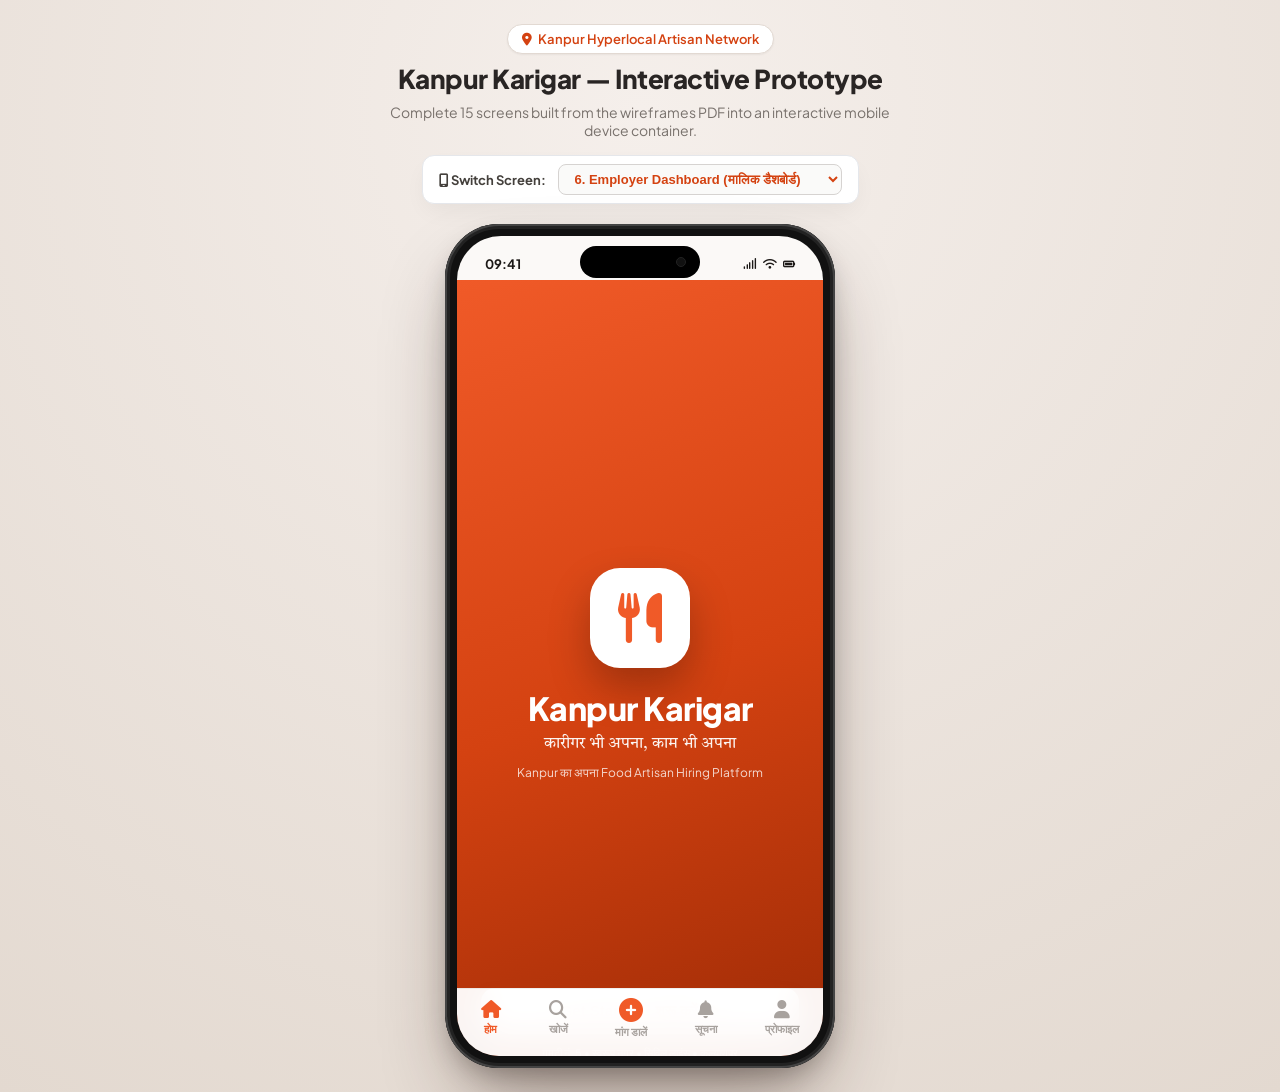
==== index.html @ 4f22f1d9 "Initial commit: Complete 15-screen interactive Kanpur Karigar web prototype" ====
<!DOCTYPE html>
<html lang="hi">
<head>
<meta charset="UTF-8">
<meta name="viewport" content="width=device-width, initial-scale=1.0">
<title>Kanpur Karigar — कानपुर का अपना Hiring Platform</title>
<link rel="preconnect" href="https://fonts.googleapis.com">
<link rel="preconnect" href="https://fonts.gstatic.com" crossorigin>
<link href="https://fonts.googleapis.com/css2?family=Plus+Jakarta+Sans:wght@400;500;600;700;800&family=Tiro+Devanagari+Hindi:ital@0;1&display=swap" rel="stylesheet">
<link rel="stylesheet" href="https://cdnjs.cloudflare.com/ajax/libs/font-awesome/6.5.1/css/all.min.css">
<style>
  :root {
    --primary: #F05A28;
    --primary-dark: #D44211;
    --primary-light: #FFF0EB;
    --secondary: #FF9900;
    --accent-green: #16A34A;
    --accent-green-light: #DCFCE7;
    --bg-phone: #FBF9F7;
    --card-white: #FFFFFF;
    --text-primary: #1C1917;
    --text-secondary: #78716C;
    --border-light: #E7E5E4;
    --shadow-sm: 0 1px 2px rgba(0,0,0,0.05);
  }

  * { box-sizing: border-box; margin: 0; padding: 0; -webkit-tap-highlight-color: transparent; }
  
  body {
    font-family: 'Plus Jakarta Sans', sans-serif;
    background: radial-gradient(circle at 50% 10%, #F5EFEB 0%, #E3D9D0 100%);
    min-height: 100vh;
    display: flex;
    flex-direction: column;
    align-items: center;
    justify-content: center;
    padding: 24px 16px;
    color: var(--text-primary);
  }

  .web-header {
    margin-bottom: 16px;
    text-align: center;
    display: flex;
    flex-direction: column;
    align-items: center;
    gap: 8px;
  }
  .web-header .badge {
    background: #FFF;
    border: 1px solid #E2D9D2;
    padding: 6px 14px;
    border-radius: 999px;
    font-size: 13px;
    font-weight: 600;
    color: var(--primary-dark);
    display: inline-flex;
    align-items: center;
    gap: 6px;
    box-shadow: var(--shadow-sm);
  }
  .web-header h1 {
    font-size: 26px;
    font-weight: 800;
    letter-spacing: -0.5px;
    color: #292524;
  }
  .web-header p {
    font-size: 14px;
    color: #78716C;
    max-width: 520px;
  }

  .screen-selector-bar {
    background: #FFFFFF;
    border: 1px solid #E5E7EB;
    border-radius: 12px;
    padding: 8px 16px;
    display: flex;
    align-items: center;
    gap: 12px;
    margin-bottom: 20px;
    box-shadow: 0 10px 25px -5px rgba(0,0,0,0.06);
    flex-wrap: wrap;
    justify-content: center;
  }
  .screen-selector-bar span {
    font-size: 13px;
    font-weight: 700;
    color: #44403C;
  }
  .screen-select {
    padding: 6px 12px;
    border-radius: 8px;
    border: 1px solid #D6D3D1;
    font-size: 13px;
    font-weight: 600;
    background: #FAFAF9;
    color: var(--primary-dark);
    cursor: pointer;
    outline: none;
  }

  .device-wrapper {
    position: relative;
    width: 390px;
    height: 844px;
    border-radius: 54px;
    background: #111;
    padding: 12px;
    box-shadow: 
      0 40px 80px -20px rgba(45, 20, 10, 0.45),
      0 12px 28px -8px rgba(0, 0, 0, 0.3),
      inset 0 0 0 2px #444,
      inset 0 0 0 5px #222;
  }

  .notch {
    position: absolute;
    top: 22px;
    left: 50%;
    transform: translateX(-50%);
    width: 120px;
    height: 32px;
    background: #000;
    border-radius: 20px;
    z-index: 100;
    display: flex;
    align-items: center;
    justify-content: flex-end;
    padding-right: 14px;
  }
  .notch .lens {
    width: 10px;
    height: 10px;
    border-radius: 50%;
    background: #111;
    border: 1px solid #222;
  }

  .screen-viewport {
    position: relative;
    width: 100%;
    height: 100%;
    background: var(--bg-phone);
    border-radius: 44px;
    overflow-y: auto;
    overflow-x: hidden;
    scrollbar-width: none;
  }
  .screen-viewport::-webkit-scrollbar { display: none; }

  .status-bar {
    position: sticky;
    top: 0;
    width: 100%;
    height: 44px;
    padding: 12px 28px 0 28px;
    display: flex;
    justify-content: space-between;
    align-items: center;
    font-size: 13px;
    font-weight: 700;
    color: #1C1917;
    z-index: 90;
    background: transparent;
  }
  .status-icons { display: flex; gap: 6px; font-size: 11px; }

  .app-screen {
    display: none;
    min-height: 100%;
    padding: 12px 18px 90px 18px;
    animation: fadeIn 0.2s ease-out;
  }
  .app-screen.active { display: block; }

  @keyframes fadeIn {
    from { opacity: 0; transform: translateY(4px); }
    to { opacity: 1; transform: translateY(0); }
  }

  .bottom-nav {
    position: absolute;
    bottom: 12px;
    left: 12px;
    right: 12px;
    height: 68px;
    background: rgba(255, 255, 255, 0.95);
    backdrop-filter: blur(16px);
    border-top: 1px solid rgba(0,0,0,0.06);
    border-radius: 0 0 42px 42px;
    display: flex;
    justify-content: space-around;
    align-items: center;
    padding-bottom: 8px;
    z-index: 80;
  }
  .nav-item {
    display: flex;
    flex-direction: column;
    align-items: center;
    gap: 3px;
    color: #A8A29E;
    font-size: 11px;
    font-weight: 600;
    cursor: pointer;
  }
  .nav-item.active { color: var(--primary); }
  .nav-item i { font-size: 18px; }

  .btn-primary {
    background: linear-gradient(135deg, var(--primary) 0%, var(--primary-dark) 100%);
    color: #FFF;
    border: none;
    border-radius: 14px;
    padding: 14px 20px;
    font-size: 15px;
    font-weight: 700;
    width: 100%;
    display: flex;
    align-items: center;
    justify-content: center;
    gap: 8px;
    cursor: pointer;
    box-shadow: 0 8px 18px -4px rgba(240, 90, 40, 0.35);
  }
  .btn-primary:active { transform: scale(0.98); }

  .btn-whatsapp {
    background: #25D366;
    color: #FFF;
    border: none;
    border-radius: 14px;
    padding: 13px 18px;
    font-size: 14px;
    font-weight: 700;
    width: 100%;
    display: flex;
    align-items: center;
    justify-content: center;
    gap: 8px;
    cursor: pointer;
    box-shadow: 0 6px 16px -3px rgba(37, 211, 102, 0.3);
  }

  .card {
    background: var(--card-white);
    border: 1px solid var(--border-light);
    border-radius: 18px;
    padding: 16px;
    margin-bottom: 12px;
    box-shadow: var(--shadow-sm);
  }

  .tag {
    display: inline-flex;
    align-items: center;
    gap: 4px;
    font-size: 11px;
    font-weight: 600;
    padding: 4px 10px;
    border-radius: 999px;
    background: #F5F5F4;
    color: #57534E;
  }
  .tag.primary { background: var(--primary-light); color: var(--primary-dark); }
  .tag.green { background: var(--accent-green-light); color: var(--accent-green); }

  #screen-splash {
    background: linear-gradient(160deg, #F05A28 0%, #D44211 50%, #992905 100%);
    color: #FFF;
    display: flex;
    flex-direction: column;
    justify-content: space-between;
    align-items: center;
    text-align: center;
    padding: 80px 24px 40px 24px;
  }
  .splash-logo {
    width: 100px;
    height: 100px;
    border-radius: 30px;
    background: #FFF;
    display: flex;
    align-items: center;
    justify-content: center;
    box-shadow: 0 20px 40px rgba(0,0,0,0.25);
    margin: 0 auto 20px auto;
  }
  .splash-logo i { font-size: 50px; color: var(--primary); }
  .splash-title { font-size: 32px; font-weight: 800; letter-spacing: -0.5px; }
  .splash-sub { font-size: 16px; opacity: 0.95; margin-top: 6px; font-family: 'Tiro Devanagari Hindi', serif; }

  .phone-input-wrap {
    display: flex;
    align-items: center;
    background: #F5F5F4;
    border: 1px solid #E7E5E4;
    border-radius: 14px;
    padding: 12px 14px;
    margin: 16px 0;
  }
  .phone-input-wrap span { font-weight: 700; color: #44403C; padding-right: 10px; border-right: 1px solid #D6D3D1; margin-right: 10px; }
  .phone-input-wrap input { border: none; background: transparent; font-size: 16px; font-weight: 600; width: 100%; outline: none; }

  .otp-boxes {
    display: flex;
    justify-content: space-between;
    gap: 10px;
    margin: 16px 0;
  }
  .otp-box {
    width: 54px;
    height: 56px;
    border-radius: 14px;
    border: 2px solid #E7E5E4;
    background: #FFF;
    text-align: center;
    font-size: 20px;
    font-weight: 800;
    color: var(--primary);
    display: flex;
    align-items: center;
    justify-content: center;
  }
  .otp-box.filled { border-color: var(--primary); background: var(--primary-light); }

  .stat-grid {
    display: grid;
    grid-template-columns: 1fr 1fr;
    gap: 10px;
    margin-bottom: 16px;
  }
  .stat-card {
    background: #FFF;
    border: 1px solid var(--border-light);
    border-radius: 16px;
    padding: 14px;
  }
  .stat-num { font-size: 26px; font-weight: 800; color: var(--primary-dark); }
  .stat-label { font-size: 12px; font-weight: 600; color: var(--text-secondary); margin-top: 2px; }

  .sos-banner {
    background: linear-gradient(135deg, #FFF1EC 0%, #FFE4DA 100%);
    border: 1px solid #FFD3C2;
    border-radius: 18px;
    padding: 16px;
    margin-bottom: 16px;
  }

  .search-bar {
    display: flex;
    align-items: center;
    background: #FFF;
    border: 1px solid var(--border-light);
    border-radius: 14px;
    padding: 10px 14px;
    gap: 10px;
    margin-bottom: 12px;
    box-shadow: var(--shadow-sm);
  }
  .search-bar input { border: none; outline: none; width: 100%; font-size: 14px; }
  .category-scroll {
    display: flex;
    gap: 8px;
    overflow-x: auto;
    padding-bottom: 8px;
    margin-bottom: 12px;
    scrollbar-width: none;
  }
  .cat-pill {
    white-space: nowrap;
    padding: 8px 14px;
    border-radius: 999px;
    font-size: 13px;
    font-weight: 600;
    background: #FFF;
    border: 1px solid var(--border-light);
    cursor: pointer;
  }
  .cat-pill.active {
    background: var(--primary);
    color: #FFF;
    border-color: var(--primary);
  }

  .karigar-card {
    background: #FFF;
    border: 1px solid var(--border-light);
    border-radius: 18px;
    padding: 16px;
    margin-bottom: 12px;
    box-shadow: var(--shadow-sm);
  }
  .karigar-header { display: flex; gap: 12px; align-items: center; margin-bottom: 10px; }
  .karigar-avatar {
    width: 52px;
    height: 52px;
    border-radius: 16px;
    background: #FFE5D9;
    color: var(--primary);
    display: flex;
    align-items: center;
    justify-content: center;
    font-size: 22px;
    font-weight: 700;
  }
</style>
</head>
<body>

  <div class="web-header">
    <div class="badge"><i class="fa-solid fa-location-dot"></i> Kanpur Hyperlocal Artisan Network</div>
    <h1>Kanpur Karigar — Interactive Prototype</h1>
    <p>Complete 15 screens built from the wireframes PDF into an interactive mobile device container.</p>
  </div>

  <div class="screen-selector-bar">
    <span><i class="fa-solid fa-mobile-screen"></i> Switch Screen:</span>
    <select id="screenSelect" class="screen-select" onchange="goToScreen(this.value)">
      <option value="screen-splash">1. Splash Screen (आगमन)</option>
      <option value="screen-lang">2. Language Selection (भाषा चुनें)</option>
      <option value="screen-login">3. Login & OTP (लॉगिन)</option>
      <option value="screen-role">4. Role Switcher (भूमिका)</option>
      <option value="screen-employer-reg">5. Employer Registration (मालिक पंजीयन)</option>
      <option value="screen-dashboard" selected>6. Employer Dashboard (मालिक डैशबोर्ड)</option>
      <option value="screen-post-job">7. Post Requirement (मांग डालें)</option>
      <option value="screen-search">8. Search Karigars (कारीगर खोजें)</option>
      <option value="screen-karigar-profile">9. Karigar Detail Profile (कारीगर विवरण)</option>
      <option value="screen-karigar-reg">10. Karigar Registration (कारीगर पंजीयन)</option>
      <option value="screen-karigar-feed">11. Karigar Job Feed (काम की खोज)</option>
      <option value="screen-notifications">12. Notifications (सूचनाएं)</option>
      <option value="screen-whatsapp-chat">13. WhatsApp Broadcast (व्हाट्सएप मित्र)</option>
      <option value="screen-my-profile">14. My Profile & Settings (मेरी प्रोफाइल)</option>
      <option value="screen-admin-panel">15. Admin Operations Portal (व्यवस्थापक)</option>
    </select>
  </div>

  <div class="device-wrapper">
    <div class="notch"><div class="lens"></div></div>

    <div class="screen-viewport">
      <div class="status-bar">
        <span>09:41</span>
        <div class="status-icons">
          <i class="fa-solid fa-signal"></i>
          <i class="fa-solid fa-wifi"></i>
          <i class="fa-solid fa-battery-full"></i>
        </div>
      </div>

      <!-- 1. SPLASH -->
      <div id="screen-splash" class="app-screen">
        <div></div>
        <div>
          <div class="splash-logo"><i class="fa-solid fa-utensils"></i></div>
          <div class="splash-title">Kanpur Karigar</div>
          <div class="splash-sub">कारीगर भी अपना, काम भी अपना</div>
          <p style="font-size:12px;opacity:0.8;margin-top:10px;">Kanpur का अपना Food Artisan Hiring Platform</p>
        </div>
        <div style="width:100%;">
          <button class="btn-primary" style="background:#FFF;color:var(--primary);" onclick="goToScreen('screen-lang')">
            Get Started • शुरू करें <i class="fa-solid fa-arrow-right"></i>
          </button>
          <p style="font-size:11px;opacity:0.75;margin-top:12px;">गुमटी नं. 5 • स्वरूप नगर • सिविल लाइंस • कल्याणपुर</p>
        </div>
      </div>

      <!-- 2. LANGUAGE -->
      <div id="screen-lang" class="app-screen">
        <h2 style="font-size:22px;font-weight:800;margin:16px 0 6px 0;">अपनी भाषा चुनें</h2>
        <p style="font-size:13px;color:var(--text-secondary);margin-bottom:24px;">Choose your preferred language</p>
        <div class="card" style="border:2px solid var(--primary);background:var(--primary-light);cursor:pointer;" onclick="selectLang(this)">
          <div style="display:flex;justify-content:space-between;align-items:center;">
            <div>
              <div style="font-size:17px;font-weight:700;color:var(--primary-dark);">हिन्दी (अनुशंसित)</div>
              <div style="font-size:12px;color:var(--text-secondary);margin-top:2px;">आसानी से बोलकर या पढ़कर समझें</div>
            </div>
            <i class="fa-solid fa-circle-check" style="color:var(--primary);font-size:20px;"></i>
          </div>
        </div>
        <div class="card" style="cursor:pointer;" onclick="selectLang(this)">
          <div style="display:flex;justify-content:space-between;align-items:center;">
            <div>
              <div style="font-size:17px;font-weight:700;">English</div>
              <div style="font-size:12px;color:var(--text-secondary);margin-top:2px;">Browse in professional English</div>
            </div>
            <i class="fa-regular fa-circle" style="color:#D6D3D1;font-size:20px;"></i>
          </div>
        </div>
        <div style="margin-top:140px;">
          <button class="btn-primary" onclick="goToScreen('screen-login')">
            आगे बढ़ें / Continue <i class="fa-solid fa-arrow-right"></i>
          </button>
        </div>
      </div>

      <!-- 3. LOGIN & OTP -->
      <div id="screen-login" class="app-screen">
        <h2 style="font-size:22px;font-weight:800;margin:16px 0 4px 0;">नमस्ते! लॉगिन या रजिस्टर करें</h2>
        <p style="font-size:13px;color:var(--text-secondary);margin-bottom:20px;">Free access to all food artisans in Kanpur</p>
        <div class="phone-input-wrap">
          <span>+91</span>
          <input type="tel" value="98390 12345" placeholder="मोबाइल नंबर डालें">
        </div>
        <p style="font-size:12px;font-weight:600;color:var(--text-secondary);margin-bottom:8px;">4-Digit OTP डालें (Verification Code)</p>
        <div class="otp-boxes">
          <div class="otp-box filled">7</div>
          <div class="otp-box filled">4</div>
          <div class="otp-box filled">9</div>
          <div class="otp-box">1</div>
        </div>
        <button class="btn-primary" style="margin-top:12px;" onclick="goToScreen('screen-role')">
          Verify करें & आगे बढ़ें <i class="fa-solid fa-arrow-right"></i>
        </button>
        <div style="text-align:center;margin:18px 0;font-size:12px;color:#A8A29E;">
          <span>— या व्हाट्सएप द्वारा जुड़ें —</span>
        </div>
        <button class="btn-whatsapp" onclick="goToScreen('screen-dashboard')">
          <i class="fa-brands fa-whatsapp" style="font-size:18px;"></i> Continue with WhatsApp
        </button>
      </div>

      <!-- 4. ROLE -->
      <div id="screen-role" class="app-screen">
        <h2 style="font-size:22px;font-weight:800;margin:16px 0 4px 0;">आप किस रूप में जुड़ना चाहते हैं?</h2>
        <p style="font-size:13px;color:var(--text-secondary);margin-bottom:24px;">Select your account type</p>
        <div class="card" style="border:2px solid var(--primary);background:var(--primary-light);cursor:pointer;" onclick="goToScreen('screen-employer-reg')">
          <div style="display:flex;gap:14px;align-items:center;">
            <div style="width:54px;height:54px;border-radius:14px;background:#FFF;display:flex;align-items:center;justify-content:center;color:var(--primary);font-size:24px;">
              <i class="fa-solid fa-shop"></i>
            </div>
            <div>
              <div style="font-size:17px;font-weight:800;color:var(--primary-dark);">मैं मालिक हूँ (Employer)</div>
              <div style="font-size:12px;color:var(--text-secondary);margin-top:2px;">मिष्ठान भंडार, ढाबा, रेस्टोरेंट या कैटरिंग के लिए कारीगर चाहिए</div>
            </div>
          </div>
        </div>
        <div class="card" style="cursor:pointer;" onclick="goToScreen('screen-karigar-reg')">
          <div style="display:flex;gap:14px;align-items:center;">
            <div style="width:54px;height:54px;border-radius:14px;background:#F5F5F4;display:flex;align-items:center;justify-content:center;color:#44403C;font-size:24px;">
              <i class="fa-solid fa-hat-chef"></i>
            </div>
            <div>
              <div style="font-size:17px;font-weight:800;">मैं कारीगर हूँ (Karigar)</div>
              <div style="font-size:12px;color:var(--text-secondary);margin-top:2px;">हलवाई, तंदूर, चाट या चाइनीज कुक - काम चाहिए</div>
            </div>
          </div>
        </div>
      </div>

      <!-- 5. EMPLOYER REG -->
      <div id="screen-employer-reg" class="app-screen">
        <h2 style="font-size:20px;font-weight:800;margin:12px 0 4px 0;">प्रतिष्ठान का विवरण</h2>
        <p style="font-size:12px;color:var(--text-secondary);margin-bottom:16px;">Step 1 of 2 • Business Profile</p>
        <div class="card">
          <label style="font-size:12px;font-weight:700;display:block;margin-bottom:6px;">मालिक का नाम</label>
          <input type="text" value="राजेश शर्मा (Rajesh Sharma)" style="width:100%;padding:10px;border:1px solid #E7E5E4;border-radius:10px;font-size:14px;outline:none;">
          <label style="font-size:12px;font-weight:700;display:block;margin:12px 0 6px 0;">दुकान / बिजनेस का नाम</label>
          <input type="text" value="Sharma Sweets & Caterers" style="width:100%;padding:10px;border:1px solid #E7E5E4;border-radius:10px;font-size:14px;outline:none;">
          <label style="font-size:12px;font-weight:700;display:block;margin:12px 0 6px 0;">व्यापार का प्रकार</label>
          <div style="display:flex;flex-wrap:wrap;gap:6px;">
            <span class="tag primary">Sweet Shop</span>
            <span class="tag">Catering</span>
            <span class="tag">Dhaba</span>
            <span class="tag">Restaurant</span>
          </div>
        </div>
        <button class="btn-primary" onclick="goToScreen('screen-dashboard')">Profile बनाएँ <i class="fa-solid fa-arrow-right"></i></button>
      </div>

      <!-- 6. EMPLOYER DASHBOARD -->
      <div id="screen-dashboard" class="app-screen active">
        <div style="display:flex;justify-content:space-between;align-items:center;margin:8px 0 16px 0;">
          <div>
            <div style="font-size:13px;color:var(--text-secondary);font-weight:600;">नमस्ते,</div>
            <div style="font-size:20px;font-weight:800;">Sharma Sweets 👋</div>
          </div>
          <span class="tag green"><i class="fa-solid fa-circle-check"></i> Verified Owner</span>
        </div>
        <div class="stat-grid">
          <div class="stat-card"><div class="stat-num">03</div><div class="stat-label">Active Demands</div></div>
          <div class="stat-card"><div class="stat-num">14</div><div class="stat-label">Applications</div></div>
          <div class="stat-card"><div class="stat-num">02</div><div class="stat-label">On Duty</div></div>
          <div class="stat-card"><div class="stat-num">₹4,200</div><div class="stat-label">Month Spend</div></div>
        </div>
        <div class="sos-banner">
          <div style="font-size:13px;font-weight:800;color:#992905;">🚨 URGENT SOS (30 Min Match)</div>
          <div style="font-size:15px;font-weight:800;color:#992905;margin:4px 0;">आज रात के लिए तत्काल कारीगर चाहिए?</div>
          <button class="btn-primary" style="padding:8px 12px;font-size:12px;width:auto;margin-top:6px;" onclick="goToScreen('screen-search')">
            Book Instant • तत्काल खोजें <i class="fa-solid fa-bolt"></i>
          </button>
        </div>
        <div style="display:flex;gap:10px;margin-bottom:16px;">
          <button class="btn-primary" style="font-size:13px;padding:12px;" onclick="goToScreen('screen-post-job')">
            <i class="fa-solid fa-plus"></i> नई Requirement
          </button>
          <button class="btn-primary" style="background:#FFF;color:var(--primary-dark);border:1px solid #FFD3C2;font-size:13px;padding:12px;box-shadow:none;" onclick="goToScreen('screen-search')">
            <i class="fa-solid fa-magnifying-glass"></i> कारीगर खोजें
          </button>
        </div>
        <h3 style="font-size:15px;font-weight:800;margin-bottom:8px;">मेरी Requirements</h3>
        <div class="card" style="border-left:4px solid var(--primary);">
          <div style="display:flex;justify-content:space-between;">
            <div><b>Halwai Karigar • 2 पद</b><div style="font-size:12px;color:var(--text-secondary);">किदवई नगर • ₹18,000/माह</div></div>
            <span class="tag green">Active</span>
          </div>
          <div style="margin-top:8px;font-size:12px;color:#444;">इच्छुक: <b>8 कारीगर</b> • Shortlisted: <b>3</b></div>
        </div>
      </div>

      <!-- 7. POST JOB -->
      <div id="screen-post-job" class="app-screen">
        <h2 style="font-size:20px;font-weight:800;margin:12px 0 4px 0;">नई Requirement पोस्ट करें</h2>
        <div class="card">
          <label style="font-size:12px;font-weight:700;display:block;margin-bottom:6px;">पद का नाम</label>
          <input type="text" value="Master Halwai (हलवाई कारीगर)" style="width:100%;padding:10px;border:1px solid #E7E5E4;border-radius:10px;font-size:14px;outline:none;">
          <label style="font-size:12px;font-weight:700;display:block;margin:12px 0 6px 0;">वेतन प्रस्ताव (Salary)</label>
          <input type="text" value="₹18,000 / महीना" style="width:100%;padding:10px;border:1px solid #E7E5E4;border-radius:10px;font-size:14px;outline:none;">
        </div>
        <button class="btn-primary" onclick="goToScreen('screen-dashboard')">Post करें (Free) <i class="fa-solid fa-paper-plane"></i></button>
      </div>

      <!-- 8. SEARCH -->
      <div id="screen-search" class="app-screen">
        <div class="search-bar">
          <i class="fa-solid fa-magnifying-glass" style="color:#A8A29E;"></i>
          <input type="text" placeholder="कारीगर खोजें (e.g. हलवाई, तंदूर)">
        </div>
        <div class="karigar-card">
          <div class="karigar-header">
            <div class="karigar-avatar">RK</div>
            <div style="flex:1;">
              <div style="display:flex;justify-content:space-between;">
                <b>रमेश कुमार (Ramesh Kumar)</b>
                <span class="tag green">Verified</span>
              </div>
              <div style="font-size:12px;color:var(--text-secondary);">हलवाई • 8 साल अनुभव • किदवई नगर</div>
            </div>
          </div>
          <div style="display:flex;justify-content:space-between;align-items:center;margin-top:10px;">
            <b>₹18,000 / माह</b>
            <button class="btn-primary" style="padding:8px 12px;font-size:12px;width:auto;" onclick="goToScreen('screen-karigar-profile')">Profile देखें</button>
          </div>
        </div>
      </div>

      <!-- 9. DETAIL PROFILE -->
      <div id="screen-karigar-profile" class="app-screen">
        <span style="font-size:14px;font-weight:700;color:var(--primary);cursor:pointer;" onclick="goToScreen('screen-search')">
          <i class="fa-solid fa-arrow-left"></i> वापस
        </span>
        <div class="card" style="text-align:center;margin-top:12px;">
          <div class="karigar-avatar" style="width:70px;height:70px;margin:0 auto 10px auto;font-size:26px;">RK</div>
          <h2>रमेश कुमार (Ramesh Kumar)</h2>
          <p style="font-size:13px;color:var(--text-secondary);">Master Halwai • 8 Years Experience</p>
          <div style="font-size:18px;font-weight:800;color:var(--primary-dark);margin:12px 0;">₹18,000 / महीना</div>
        </div>
        <div class="card" style="background:#FFFBEB;border:1px solid #FDE68A;">
          <b style="color:#92400E;"><i class="fa-solid fa-lock"></i> Mobile Number सुरक्षित है</b>
          <p style="font-size:12px;color:#B45309;margin-top:4px;">Admin Team कारीगर से बात करके आपको सीधे जोड़ेगी।</p>
        </div>
        <button class="btn-primary" onclick="alert('Admin Team को सूचना भेज दी गई है।')">
          <i class="fa-solid fa-headset"></i> Admin से बात करवाएँ (Connect)
        </button>
      </div>

      <!-- 10. KARIGAR REG -->
      <div id="screen-karigar-reg" class="app-screen">
        <h2 style="font-size:20px;font-weight:800;margin:12px 0;">कारीगर पंजीयन</h2>
        <div class="card">
          <label style="font-size:12px;font-weight:700;">पूरा नाम</label>
          <input type="text" value="सुरेश कुमार कश्यप" style="width:100%;padding:10px;border:1px solid #E7E5E4;border-radius:10px;margin-bottom:10px;">
          <label style="font-size:12px;font-weight:700;">हुनर (Category)</label>
          <input type="text" value="हलवाई (Halwai)" style="width:100%;padding:10px;border:1px solid #E7E5E4;border-radius:10px;">
        </div>
        <button class="btn-primary" onclick="goToScreen('screen-karigar-feed')">पंजीकरण पूरा करें <i class="fa-solid fa-arrow-right"></i></button>
      </div>

      <!-- 11. KARIGAR FEED -->
      <div id="screen-karigar-feed" class="app-screen">
        <div style="font-size:18px;font-weight:800;margin-bottom:12px;">सुरेश कारीगर (Online)</div>
        <div class="card" style="background:#1C1917;color:#FFF;">
          <div style="font-size:12px;opacity:0.8;">अक्टूबर कमाई</div>
          <div style="font-size:26px;font-weight:800;color:#FDE047;">₹24,800</div>
        </div>
        <div class="card">
          <b>Sharma Sweets & Caterers</b>
          <div style="font-size:12px;color:var(--text-secondary);">किदवई नगर • ₹1,800 / दिन</div>
          <button class="btn-primary" style="margin-top:10px;padding:8px;font-size:12px;" onclick="alert('आवेदन भेज दिया गया!')">आवेदन करें (Apply)</button>
        </div>
      </div>

      <!-- 12. NOTIFICATIONS -->
      <div id="screen-notifications" class="app-screen">
        <h2 style="font-size:20px;font-weight:800;margin:12px 0;">सूचनाएं</h2>
        <div class="card" style="border-left:4px solid var(--accent-green);">
          <b>Sharma Sweets ने आपको Shortlist किया</b>
          <div style="font-size:12px;color:var(--text-secondary);margin-top:2px;">14 Feb शादी कार्यक्रम</div>
        </div>
      </div>

      <!-- 13. WHATSAPP CHAT -->
      <div id="screen-whatsapp-chat" class="app-screen">
        <div style="background:#075E54;color:#FFF;padding:12px;border-radius:14px;margin-bottom:12px;">
          <b>कारीगर मित्र कानपुर (WhatsApp Bot)</b>
        </div>
        <div class="card" style="font-size:13px;line-height:1.4;">
          Sharma Sweets: Halwai Karigar • ₹18,000/माह<br>काम में रुचि हो तो <b>1</b> भेजें।
        </div>
        <div style="background:#DCF8C6;padding:8px 14px;border-radius:10px;max-width:40px;margin-left:auto;margin-bottom:10px;font-weight:800;">1</div>
        <div class="card" style="font-size:13px;">✅ धन्यवाद! हमारी कानपुर Admin Team आपसे जल्द संपर्क करेगी।</div>
      </div>

      <!-- 14. MY PROFILE -->
      <div id="screen-my-profile" class="app-screen">
        <h2 style="font-size:20px;font-weight:800;margin:12px 0;">मेरी प्रोफाइल</h2>
        <div class="card" style="text-align:center;">
          <div class="karigar-avatar" style="margin:0 auto 10px auto;">SS</div>
          <b>Sharma Sweets & Caterers</b>
          <p style="font-size:12px;color:var(--text-secondary);">Kidwai Nagar, Kanpur</p>
        </div>
      </div>

      <!-- 15. ADMIN PANEL -->
      <div id="screen-admin-panel" class="app-screen">
        <div style="background:#1C1917;color:#FFF;padding:10px;border-radius:10px;margin-bottom:12px;">
          <b><i class="fa-solid fa-shield-halved" style="color:var(--primary);"></i> Admin Dispatch Portal</b>
        </div>
        <div class="card">
          <b>#101: Sharma Sweets ➔ Ramesh Kumar</b>
          <div style="font-size:12px;color:var(--text-secondary);margin:4px 0 10px 0;">Status: Pending Match</div>
          <button class="btn-primary" style="padding:8px;font-size:12px;" onclick="alert('Calling Karigar!')">Call Karigar & Connect</button>
        </div>
      </div>

    </div>

    <!-- Bottom Nav -->
    <div class="bottom-nav">
      <div class="nav-item active" onclick="goToScreen('screen-dashboard')">
        <i class="fa-solid fa-house"></i>
        <span>होम</span>
      </div>
      <div class="nav-item" onclick="goToScreen('screen-search')">
        <i class="fa-solid fa-magnifying-glass"></i>
        <span>खोजें</span>
      </div>
      <div class="nav-item" onclick="goToScreen('screen-post-job')">
        <i class="fa-solid fa-circle-plus" style="font-size:24px;color:var(--primary);"></i>
        <span>मांग डालें</span>
      </div>
      <div class="nav-item" onclick="goToScreen('screen-notifications')">
        <i class="fa-solid fa-bell"></i>
        <span>सूचना</span>
      </div>
      <div class="nav-item" onclick="goToScreen('screen-my-profile')">
        <i class="fa-solid fa-user"></i>
        <span>प्रोफाइल</span>
      </div>
    </div>
  </div>

  <script>
    function goToScreen(screenId) {
      document.querySelectorAll('.app-screen').forEach(el => el.classList.remove('active'));
      const target = document.getElementById(screenId);
      if (target) {
        target.classList.add('active');
        document.querySelector('.screen-viewport').scrollTop = 0;
      }
      const select = document.getElementById('screenSelect');
      if (select) select.value = screenId;

      document.querySelectorAll('.nav-item').forEach(el => el.classList.remove('active'));
      if (screenId === 'screen-dashboard') document.querySelectorAll('.nav-item')[0].classList.add('active');
      if (screenId === 'screen-search') document.querySelectorAll('.nav-item')[1].classList.add('active');
      if (screenId === 'screen-post-job') document.querySelectorAll('.nav-item')[2].classList.add('active');
      if (screenId === 'screen-notifications') document.querySelectorAll('.nav-item')[3].classList.add('active');
      if (screenId === 'screen-my-profile') document.querySelectorAll('.nav-item')[4].classList.add('active');
    }

    function selectLang(el) {
      document.querySelectorAll('#screen-lang .card').forEach(c => {
        c.style.borderColor = 'var(--border-light)';
        c.style.background = '#FFF';
        c.querySelector('i').className = 'fa-regular fa-circle';
        c.querySelector('i').style.color = '#D6D3D1';
      });
      el.style.borderColor = 'var(--primary)';
      el.style.background = 'var(--primary-light)';
      el.querySelector('i').className = 'fa-solid fa-circle-check';
      el.querySelector('i').style.color = 'var(--primary)';
    }
  </script>
</body>
</html>
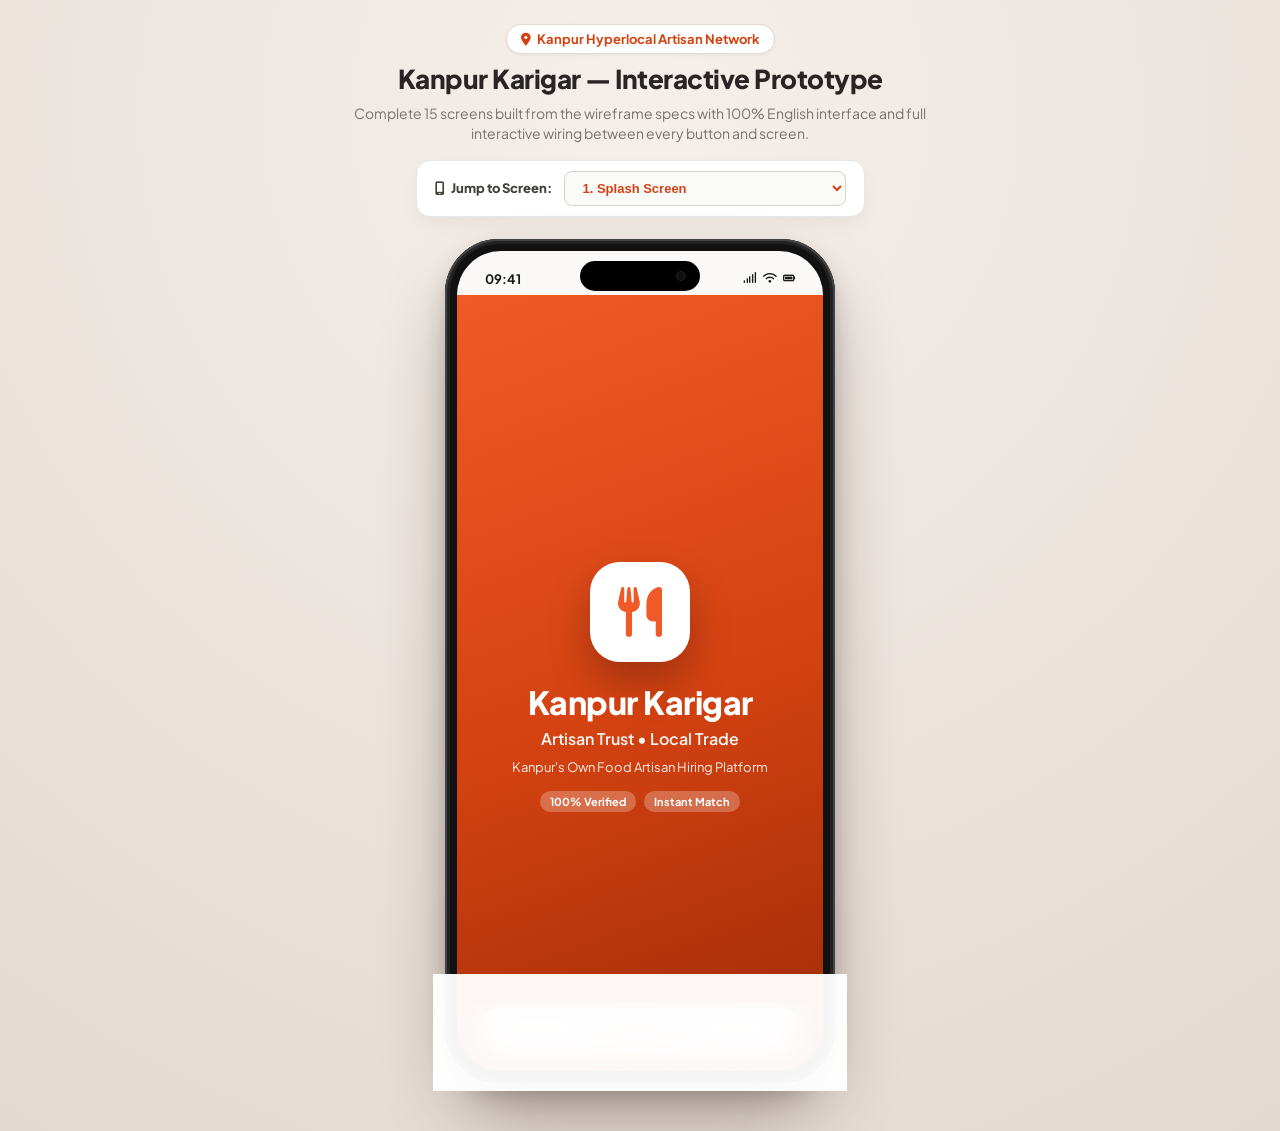
==== commit b1e4276f: "Fix display stacking bug, convert interface to 100% English, wire every button directly to its desti" ====
--- a/index.html
+++ b/index.html
@@ -1,12 +1,12 @@
 <!DOCTYPE html>
-<html lang="hi">
+<html lang="en">
 <head>
 <meta charset="UTF-8">
 <meta name="viewport" content="width=device-width, initial-scale=1.0">
-<title>Kanpur Karigar — कानपुर का अपना Hiring Platform</title>
+<title>Kanpur Karigar — Kanpur's Local Artisan Hiring Platform</title>
 <link rel="preconnect" href="https://fonts.googleapis.com">
 <link rel="preconnect" href="https://fonts.gstatic.com" crossorigin>
-<link href="https://fonts.googleapis.com/css2?family=Plus+Jakarta+Sans:wght@400;500;600;700;800&family=Tiro+Devanagari+Hindi:ital@0;1&display=swap" rel="stylesheet">
+<link href="https://fonts.googleapis.com/css2?family=Plus+Jakarta+Sans:wght@400;500;600;700;800&display=swap" rel="stylesheet">
 <link rel="stylesheet" href="https://cdnjs.cloudflare.com/ajax/libs/font-awesome/6.5.1/css/all.min.css">
 <style>
   :root {
@@ -21,7 +21,8 @@
     --text-primary: #1C1917;
     --text-secondary: #78716C;
     --border-light: #E7E5E4;
-    --shadow-sm: 0 1px 2px rgba(0,0,0,0.05);
+    --shadow-sm: 0 1px 3px rgba(0,0,0,0.06);
+    --shadow-md: 0 4px 12px rgba(0,0,0,0.08);
   }
 
   * { box-sizing: border-box; margin: 0; padding: 0; -webkit-tap-highlight-color: transparent; }
@@ -33,11 +34,12 @@
     display: flex;
     flex-direction: column;
     align-items: center;
-    justify-content: center;
-    padding: 24px 16px;
+    justify-content: flex-start;
+    padding: 24px 16px 48px 16px;
     color: var(--text-primary);
   }
 
+  /* Presentation Header */
   .web-header {
     margin-bottom: 16px;
     text-align: center;
@@ -52,7 +54,7 @@
     padding: 6px 14px;
     border-radius: 999px;
     font-size: 13px;
-    font-weight: 600;
+    font-weight: 700;
     color: var(--primary-dark);
     display: inline-flex;
     align-items: center;
@@ -68,39 +70,47 @@
   .web-header p {
     font-size: 14px;
     color: #78716C;
-    max-width: 520px;
-  }
-
+    max-width: 580px;
+    line-height: 1.45;
+  }
+
+  /* Screen Switcher Bar */
   .screen-selector-bar {
     background: #FFFFFF;
     border: 1px solid #E5E7EB;
-    border-radius: 12px;
-    padding: 8px 16px;
+    border-radius: 14px;
+    padding: 10px 18px;
     display: flex;
     align-items: center;
     gap: 12px;
-    margin-bottom: 20px;
+    margin-bottom: 22px;
     box-shadow: 0 10px 25px -5px rgba(0,0,0,0.06);
     flex-wrap: wrap;
     justify-content: center;
   }
   .screen-selector-bar span {
     font-size: 13px;
+    font-weight: 800;
+    color: #44403C;
+    display: flex;
+    align-items: center;
+    gap: 6px;
+  }
+  .screen-select {
+    padding: 8px 14px;
+    border-radius: 8px;
+    border: 1.5px solid #D6D3D1;
+    font-size: 13px;
     font-weight: 700;
-    color: #44403C;
-  }
-  .screen-select {
-    padding: 6px 12px;
-    border-radius: 8px;
-    border: 1px solid #D6D3D1;
-    font-size: 13px;
-    font-weight: 600;
     background: #FAFAF9;
     color: var(--primary-dark);
     cursor: pointer;
     outline: none;
-  }
-
+    transition: all 0.2s;
+  }
+  .screen-select:focus { border-color: var(--primary); }
+
+  /* Device Mockup Shell */
   .device-wrapper {
     position: relative;
     width: 390px;
@@ -115,13 +125,14 @@
       inset 0 0 0 5px #222;
   }
 
+  /* Dynamic Island Notch */
   .notch {
     position: absolute;
     top: 22px;
     left: 50%;
     transform: translateX(-50%);
     width: 120px;
-    height: 32px;
+    height: 30px;
     background: #000;
     border-radius: 20px;
     z-index: 100;
@@ -138,6 +149,7 @@
     border: 1px solid #222;
   }
 
+  /* Device Screen Area */
   .screen-viewport {
     position: relative;
     width: 100%;
@@ -150,6 +162,7 @@
   }
   .screen-viewport::-webkit-scrollbar { display: none; }
 
+  /* Status Bar */
   .status-bar {
     position: sticky;
     top: 0;
@@ -167,26 +180,45 @@
   }
   .status-icons { display: flex; gap: 6px; font-size: 11px; }
 
+  /* =====================================================
+     APP SCREEN BASE RULES:
+     EVERY screen is DISPLAY: NONE by default.
+     ONLY .app-screen.active is displayed!
+     ===================================================== */
   .app-screen {
-    display: none;
+    display: none !important;
     min-height: 100%;
     padding: 12px 18px 90px 18px;
     animation: fadeIn 0.2s ease-out;
   }
-  .app-screen.active { display: block; }
+  .app-screen.active {
+    display: block !important;
+  }
+  /* Splash screen uses flex layout when active */
+  #screen-splash.active {
+    display: flex !important;
+    flex-direction: column;
+    justify-content: space-between;
+    align-items: center;
+    text-align: center;
+    background: linear-gradient(160deg, #F05A28 0%, #D44211 50%, #992905 100%);
+    color: #FFF;
+    padding: 70px 24px 36px 24px;
+  }
 
   @keyframes fadeIn {
-    from { opacity: 0; transform: translateY(4px); }
+    from { opacity: 0; transform: translateY(6px); }
     to { opacity: 1; transform: translateY(0); }
   }
 
+  /* Persistent Bottom Navigation */
   .bottom-nav {
     position: absolute;
     bottom: 12px;
     left: 12px;
     right: 12px;
     height: 68px;
-    background: rgba(255, 255, 255, 0.95);
+    background: rgba(255, 255, 255, 0.96);
     backdrop-filter: blur(16px);
     border-top: 1px solid rgba(0,0,0,0.06);
     border-radius: 0 0 42px 42px;
@@ -195,6 +227,7 @@
     align-items: center;
     padding-bottom: 8px;
     z-index: 80;
+    box-shadow: 0 -4px 16px rgba(0,0,0,0.03);
   }
   .nav-item {
     display: flex;
@@ -203,12 +236,14 @@
     gap: 3px;
     color: #A8A29E;
     font-size: 11px;
-    font-weight: 600;
+    font-weight: 700;
     cursor: pointer;
-  }
-  .nav-item.active { color: var(--primary); }
+    transition: color 0.15s;
+  }
+  .nav-item:hover, .nav-item.active { color: var(--primary); }
   .nav-item i { font-size: 18px; }
 
+  /* Standard UI Elements */
   .btn-primary {
     background: linear-gradient(135deg, var(--primary) 0%, var(--primary-dark) 100%);
     color: #FFF;
@@ -224,8 +259,26 @@
     gap: 8px;
     cursor: pointer;
     box-shadow: 0 8px 18px -4px rgba(240, 90, 40, 0.35);
+    transition: all 0.15s;
   }
   .btn-primary:active { transform: scale(0.98); }
+
+  .btn-outline {
+    background: #FFF;
+    color: var(--primary);
+    border: 1.5px solid var(--primary);
+    border-radius: 14px;
+    padding: 13px 18px;
+    font-size: 14px;
+    font-weight: 700;
+    width: 100%;
+    display: flex;
+    align-items: center;
+    justify-content: center;
+    gap: 8px;
+    cursor: pointer;
+  }
+  .btn-outline:active { transform: scale(0.98); }
 
   .btn-whatsapp {
     background: #25D366;
@@ -258,7 +311,7 @@
     align-items: center;
     gap: 4px;
     font-size: 11px;
-    font-weight: 600;
+    font-weight: 700;
     padding: 4px 10px;
     border-radius: 999px;
     background: #F5F5F4;
@@ -267,16 +320,32 @@
   .tag.primary { background: var(--primary-light); color: var(--primary-dark); }
   .tag.green { background: var(--accent-green-light); color: var(--accent-green); }
 
-  #screen-splash {
-    background: linear-gradient(160deg, #F05A28 0%, #D44211 50%, #992905 100%);
-    color: #FFF;
-    display: flex;
-    flex-direction: column;
-    justify-content: space-between;
-    align-items: center;
-    text-align: center;
-    padding: 80px 24px 40px 24px;
-  }
+  /* Input wrapper */
+  .input-group {
+    margin-bottom: 14px;
+  }
+  .input-label {
+    font-size: 12px;
+    font-weight: 700;
+    color: #44403C;
+    display: block;
+    margin-bottom: 6px;
+  }
+  .input-field {
+    width: 100%;
+    padding: 11px 14px;
+    border: 1.5px solid #E7E5E4;
+    border-radius: 12px;
+    font-size: 14px;
+    font-weight: 600;
+    color: #1C1917;
+    background: #FFF;
+    outline: none;
+    transition: border-color 0.15s;
+  }
+  .input-field:focus { border-color: var(--primary); }
+
+  /* Splash Logo */
   .splash-logo {
     width: 100px;
     height: 100px;
@@ -290,20 +359,9 @@
   }
   .splash-logo i { font-size: 50px; color: var(--primary); }
   .splash-title { font-size: 32px; font-weight: 800; letter-spacing: -0.5px; }
-  .splash-sub { font-size: 16px; opacity: 0.95; margin-top: 6px; font-family: 'Tiro Devanagari Hindi', serif; }
-
-  .phone-input-wrap {
-    display: flex;
-    align-items: center;
-    background: #F5F5F4;
-    border: 1px solid #E7E5E4;
-    border-radius: 14px;
-    padding: 12px 14px;
-    margin: 16px 0;
-  }
-  .phone-input-wrap span { font-weight: 700; color: #44403C; padding-right: 10px; border-right: 1px solid #D6D3D1; margin-right: 10px; }
-  .phone-input-wrap input { border: none; background: transparent; font-size: 16px; font-weight: 600; width: 100%; outline: none; }
-
+  .splash-sub { font-size: 16px; opacity: 0.95; margin-top: 6px; font-weight: 600; }
+
+  /* OTP Boxes */
   .otp-boxes {
     display: flex;
     justify-content: space-between;
@@ -326,6 +384,7 @@
   }
   .otp-box.filled { border-color: var(--primary); background: var(--primary-light); }
 
+  /* Stat Grid */
   .stat-grid {
     display: grid;
     grid-template-columns: 1fr 1fr;
@@ -341,6 +400,7 @@
   .stat-num { font-size: 26px; font-weight: 800; color: var(--primary-dark); }
   .stat-label { font-size: 12px; font-weight: 600; color: var(--text-secondary); margin-top: 2px; }
 
+  /* SOS Banner */
   .sos-banner {
     background: linear-gradient(135deg, #FFF1EC 0%, #FFE4DA 100%);
     border: 1px solid #FFD3C2;
@@ -349,18 +409,19 @@
     margin-bottom: 16px;
   }
 
+  /* Search & Category Pills */
   .search-bar {
     display: flex;
     align-items: center;
     background: #FFF;
-    border: 1px solid var(--border-light);
+    border: 1.5px solid var(--border-light);
     border-radius: 14px;
     padding: 10px 14px;
     gap: 10px;
     margin-bottom: 12px;
     box-shadow: var(--shadow-sm);
   }
-  .search-bar input { border: none; outline: none; width: 100%; font-size: 14px; }
+  .search-bar input { border: none; outline: none; width: 100%; font-size: 14px; font-weight: 600; }
   .category-scroll {
     display: flex;
     gap: 8px;
@@ -374,7 +435,7 @@
     padding: 8px 14px;
     border-radius: 999px;
     font-size: 13px;
-    font-weight: 600;
+    font-weight: 700;
     background: #FFF;
     border: 1px solid var(--border-light);
     cursor: pointer;
@@ -385,15 +446,7 @@
     border-color: var(--primary);
   }
 
-  .karigar-card {
-    background: #FFF;
-    border: 1px solid var(--border-light);
-    border-radius: 18px;
-    padding: 16px;
-    margin-bottom: 12px;
-    box-shadow: var(--shadow-sm);
-  }
-  .karigar-header { display: flex; gap: 12px; align-items: center; margin-bottom: 10px; }
+  /* Karigar Avatar */
   .karigar-avatar {
     width: 52px;
     height: 52px;
@@ -403,44 +456,67 @@
     display: flex;
     align-items: center;
     justify-content: center;
-    font-size: 22px;
+    font-size: 20px;
+    font-weight: 800;
+  }
+
+  /* Back Button Header */
+  .screen-back-header {
+    display: flex;
+    justify-content: space-between;
+    align-items: center;
+    margin-bottom: 14px;
+  }
+  .btn-back {
+    display: inline-flex;
+    align-items: center;
+    gap: 6px;
+    font-size: 13px;
     font-weight: 700;
+    color: var(--primary);
+    background: none;
+    border: none;
+    cursor: pointer;
   }
 </style>
 </head>
 <body>
 
+  <!-- Web Showcase Header -->
   <div class="web-header">
     <div class="badge"><i class="fa-solid fa-location-dot"></i> Kanpur Hyperlocal Artisan Network</div>
     <h1>Kanpur Karigar — Interactive Prototype</h1>
-    <p>Complete 15 screens built from the wireframes PDF into an interactive mobile device container.</p>
+    <p>Complete 15 screens built from the wireframe specs with 100% English interface and full interactive wiring between every button and screen.</p>
   </div>
 
+  <!-- Screen Selector Bar -->
   <div class="screen-selector-bar">
-    <span><i class="fa-solid fa-mobile-screen"></i> Switch Screen:</span>
+    <span><i class="fa-solid fa-mobile-screen"></i> Jump to Screen:</span>
     <select id="screenSelect" class="screen-select" onchange="goToScreen(this.value)">
-      <option value="screen-splash">1. Splash Screen (आगमन)</option>
-      <option value="screen-lang">2. Language Selection (भाषा चुनें)</option>
-      <option value="screen-login">3. Login & OTP (लॉगिन)</option>
-      <option value="screen-role">4. Role Switcher (भूमिका)</option>
-      <option value="screen-employer-reg">5. Employer Registration (मालिक पंजीयन)</option>
-      <option value="screen-dashboard" selected>6. Employer Dashboard (मालिक डैशबोर्ड)</option>
-      <option value="screen-post-job">7. Post Requirement (मांग डालें)</option>
-      <option value="screen-search">8. Search Karigars (कारीगर खोजें)</option>
-      <option value="screen-karigar-profile">9. Karigar Detail Profile (कारीगर विवरण)</option>
-      <option value="screen-karigar-reg">10. Karigar Registration (कारीगर पंजीयन)</option>
-      <option value="screen-karigar-feed">11. Karigar Job Feed (काम की खोज)</option>
-      <option value="screen-notifications">12. Notifications (सूचनाएं)</option>
-      <option value="screen-whatsapp-chat">13. WhatsApp Broadcast (व्हाट्सएप मित्र)</option>
-      <option value="screen-my-profile">14. My Profile & Settings (मेरी प्रोफाइल)</option>
-      <option value="screen-admin-panel">15. Admin Operations Portal (व्यवस्थापक)</option>
+      <option value="screen-splash" selected>1. Splash Screen</option>
+      <option value="screen-lang">2. Language Selection</option>
+      <option value="screen-login">3. Login & OTP Verification</option>
+      <option value="screen-role">4. Role Selection (Employer / Karigar)</option>
+      <option value="screen-employer-reg">5. Employer Registration</option>
+      <option value="screen-dashboard">6. Employer Home Dashboard</option>
+      <option value="screen-post-job">7. Post Requirement (New Job)</option>
+      <option value="screen-search">8. Search Karigars</option>
+      <option value="screen-karigar-profile">9. Karigar Detailed Profile</option>
+      <option value="screen-karigar-reg">10. Karigar Worker Registration</option>
+      <option value="screen-karigar-feed">11. Karigar Job Feed (Worker View)</option>
+      <option value="screen-notifications">12. Notifications & Alerts</option>
+      <option value="screen-whatsapp-chat">13. WhatsApp Mitra Broadcast</option>
+      <option value="screen-my-profile">14. My Account & Settings</option>
+      <option value="screen-admin-panel">15. Admin Dispatch Portal</option>
     </select>
   </div>
 
+  <!-- Device Frame -->
   <div class="device-wrapper">
     <div class="notch"><div class="lens"></div></div>
 
     <div class="screen-viewport">
+      <!-- Phone Status Bar -->
       <div class="status-bar">
         <span>09:41</span>
         <div class="status-icons">
@@ -450,349 +526,786 @@
         </div>
       </div>
 
-      <!-- 1. SPLASH -->
-      <div id="screen-splash" class="app-screen">
+      <!-- ================= SCREEN 1: SPLASH ================= -->
+      <div id="screen-splash" class="app-screen active">
         <div></div>
         <div>
           <div class="splash-logo"><i class="fa-solid fa-utensils"></i></div>
           <div class="splash-title">Kanpur Karigar</div>
-          <div class="splash-sub">कारीगर भी अपना, काम भी अपना</div>
-          <p style="font-size:12px;opacity:0.8;margin-top:10px;">Kanpur का अपना Food Artisan Hiring Platform</p>
+          <div class="splash-sub">Artisan Trust • Local Trade</div>
+          <p style="font-size:13px;opacity:0.9;margin-top:10px;">Kanpur's Own Food Artisan Hiring Platform</p>
+          <div style="margin-top:16px;display:flex;justify-content:center;gap:8px;">
+            <span class="tag" style="background:rgba(255,255,255,0.25);color:#FFF;">100% Verified</span>
+            <span class="tag" style="background:rgba(255,255,255,0.25);color:#FFF;">Instant Match</span>
+          </div>
         </div>
         <div style="width:100%;">
           <button class="btn-primary" style="background:#FFF;color:var(--primary);" onclick="goToScreen('screen-lang')">
-            Get Started • शुरू करें <i class="fa-solid fa-arrow-right"></i>
+            Get Started <i class="fa-solid fa-arrow-right"></i>
           </button>
-          <p style="font-size:11px;opacity:0.75;margin-top:12px;">गुमटी नं. 5 • स्वरूप नगर • सिविल लाइंस • कल्याणपुर</p>
-        </div>
-      </div>
-
-      <!-- 2. LANGUAGE -->
+          <p style="font-size:11px;opacity:0.75;margin-top:12px;">Kidwai Nagar • Swaroop Nagar • Gumti No. 5 • Civil Lines</p>
+        </div>
+      </div>
+
+      <!-- ================= SCREEN 2: LANGUAGE ================= -->
       <div id="screen-lang" class="app-screen">
-        <h2 style="font-size:22px;font-weight:800;margin:16px 0 6px 0;">अपनी भाषा चुनें</h2>
-        <p style="font-size:13px;color:var(--text-secondary);margin-bottom:24px;">Choose your preferred language</p>
-        <div class="card" style="border:2px solid var(--primary);background:var(--primary-light);cursor:pointer;" onclick="selectLang(this)">
+        <div class="screen-back-header">
+          <button class="btn-back" onclick="goToScreen('screen-splash')"><i class="fa-solid fa-arrow-left"></i> Back</button>
+          <span class="tag primary">Step 1 of 3</span>
+        </div>
+        <h2 style="font-size:22px;font-weight:800;margin-bottom:6px;">Choose Language</h2>
+        <p style="font-size:13px;color:var(--text-secondary);margin-bottom:20px;">Select your preferred app browsing language</p>
+
+        <div class="card" style="border:2px solid var(--primary);background:var(--primary-light);cursor:pointer;">
           <div style="display:flex;justify-content:space-between;align-items:center;">
             <div>
-              <div style="font-size:17px;font-weight:700;color:var(--primary-dark);">हिन्दी (अनुशंसित)</div>
-              <div style="font-size:12px;color:var(--text-secondary);margin-top:2px;">आसानी से बोलकर या पढ़कर समझें</div>
-            </div>
-            <i class="fa-solid fa-circle-check" style="color:var(--primary);font-size:20px;"></i>
-          </div>
-        </div>
-        <div class="card" style="cursor:pointer;" onclick="selectLang(this)">
+              <div style="font-size:17px;font-weight:800;color:var(--primary-dark);">English (Selected)</div>
+              <div style="font-size:12px;color:var(--text-secondary);margin-top:2px;">Standard app experience in English</div>
+            </div>
+            <i class="fa-solid fa-circle-check" style="color:var(--primary);font-size:22px;"></i>
+          </div>
+        </div>
+
+        <div class="card" style="cursor:pointer;opacity:0.75;">
           <div style="display:flex;justify-content:space-between;align-items:center;">
             <div>
-              <div style="font-size:17px;font-weight:700;">English</div>
-              <div style="font-size:12px;color:var(--text-secondary);margin-top:2px;">Browse in professional English</div>
-            </div>
-            <i class="fa-regular fa-circle" style="color:#D6D3D1;font-size:20px;"></i>
-          </div>
-        </div>
-        <div style="margin-top:140px;">
+              <div style="font-size:17px;font-weight:700;">Hindi (हिन्दी)</div>
+              <div style="font-size:12px;color:var(--text-secondary);margin-top:2px;">Regional language audio assistance</div>
+            </div>
+            <i class="fa-regular fa-circle" style="color:#D6D3D1;font-size:22px;"></i>
+          </div>
+        </div>
+
+        <div style="margin-top:160px;">
           <button class="btn-primary" onclick="goToScreen('screen-login')">
-            आगे बढ़ें / Continue <i class="fa-solid fa-arrow-right"></i>
+            Continue <i class="fa-solid fa-arrow-right"></i>
           </button>
         </div>
       </div>
 
-      <!-- 3. LOGIN & OTP -->
+      <!-- ================= SCREEN 3: LOGIN ================= -->
       <div id="screen-login" class="app-screen">
-        <h2 style="font-size:22px;font-weight:800;margin:16px 0 4px 0;">नमस्ते! लॉगिन या रजिस्टर करें</h2>
-        <p style="font-size:13px;color:var(--text-secondary);margin-bottom:20px;">Free access to all food artisans in Kanpur</p>
-        <div class="phone-input-wrap">
-          <span>+91</span>
-          <input type="tel" value="98390 12345" placeholder="मोबाइल नंबर डालें">
-        </div>
-        <p style="font-size:12px;font-weight:600;color:var(--text-secondary);margin-bottom:8px;">4-Digit OTP डालें (Verification Code)</p>
-        <div class="otp-boxes">
-          <div class="otp-box filled">7</div>
-          <div class="otp-box filled">4</div>
-          <div class="otp-box filled">9</div>
-          <div class="otp-box">1</div>
-        </div>
-        <button class="btn-primary" style="margin-top:12px;" onclick="goToScreen('screen-role')">
-          Verify करें & आगे बढ़ें <i class="fa-solid fa-arrow-right"></i>
+        <div class="screen-back-header">
+          <button class="btn-back" onclick="goToScreen('screen-lang')"><i class="fa-solid fa-arrow-left"></i> Back</button>
+          <span class="tag green"><i class="fa-solid fa-shield-halved"></i> 100% Free Signup</span>
+        </div>
+        <h2 style="font-size:22px;font-weight:800;margin-bottom:4px;">Welcome to Kanpur Karigar</h2>
+        <p style="font-size:13px;color:var(--text-secondary);margin-bottom:20px;">Log in or create a free account with your mobile number</p>
+
+        <div class="input-group">
+          <label class="input-label">Mobile Number</label>
+          <div style="display:flex;align-items:center;background:#FFF;border:1.5px solid #E7E5E4;border-radius:12px;padding:11px 14px;">
+            <span style="font-weight:700;color:#44403C;padding-right:10px;border-right:1px solid #D6D3D1;margin-right:10px;">+91</span>
+            <input type="tel" value="98390 12345" style="border:none;background:transparent;font-size:15px;font-weight:700;width:100%;outline:none;">
+          </div>
+        </div>
+
+        <div class="input-group">
+          <label class="input-label">Enter 4-Digit OTP Code</label>
+          <div class="otp-boxes">
+            <div class="otp-box filled">7</div>
+            <div class="otp-box filled">4</div>
+            <div class="otp-box filled">9</div>
+            <div class="otp-box">1</div>
+          </div>
+        </div>
+
+        <button class="btn-primary" onclick="goToScreen('screen-role')">
+          Verify OTP & Continue <i class="fa-solid fa-arrow-right"></i>
         </button>
+
         <div style="text-align:center;margin:18px 0;font-size:12px;color:#A8A29E;">
-          <span>— या व्हाट्सएप द्वारा जुड़ें —</span>
-        </div>
+          <span>— or quick login with —</span>
+        </div>
+
         <button class="btn-whatsapp" onclick="goToScreen('screen-dashboard')">
           <i class="fa-brands fa-whatsapp" style="font-size:18px;"></i> Continue with WhatsApp
         </button>
       </div>
 
-      <!-- 4. ROLE -->
+      <!-- ================= SCREEN 4: ROLE SELECT ================= -->
       <div id="screen-role" class="app-screen">
-        <h2 style="font-size:22px;font-weight:800;margin:16px 0 4px 0;">आप किस रूप में जुड़ना चाहते हैं?</h2>
-        <p style="font-size:13px;color:var(--text-secondary);margin-bottom:24px;">Select your account type</p>
-        <div class="card" style="border:2px solid var(--primary);background:var(--primary-light);cursor:pointer;" onclick="goToScreen('screen-employer-reg')">
+        <div class="screen-back-header">
+          <button class="btn-back" onclick="goToScreen('screen-login')"><i class="fa-solid fa-arrow-left"></i> Back</button>
+          <span class="tag primary">Step 2 of 3</span>
+        </div>
+        <h2 style="font-size:22px;font-weight:800;margin-bottom:4px;">Select Account Type</h2>
+        <p style="font-size:13px;color:var(--text-secondary);margin-bottom:24px;">How would you like to use Kanpur Karigar?</p>
+
+        <div class="card" style="border:2px solid var(--primary);background:var(--primary-light);cursor:pointer;margin-bottom:16px;" onclick="goToScreen('screen-employer-reg')">
           <div style="display:flex;gap:14px;align-items:center;">
-            <div style="width:54px;height:54px;border-radius:14px;background:#FFF;display:flex;align-items:center;justify-content:center;color:var(--primary);font-size:24px;">
+            <div style="width:56px;height:56px;border-radius:16px;background:#FFF;display:flex;align-items:center;justify-content:center;color:var(--primary);font-size:24px;">
               <i class="fa-solid fa-shop"></i>
             </div>
-            <div>
-              <div style="font-size:17px;font-weight:800;color:var(--primary-dark);">मैं मालिक हूँ (Employer)</div>
-              <div style="font-size:12px;color:var(--text-secondary);margin-top:2px;">मिष्ठान भंडार, ढाबा, रेस्टोरेंट या कैटरिंग के लिए कारीगर चाहिए</div>
-            </div>
-          </div>
-        </div>
+            <div style="flex:1;">
+              <div style="font-size:17px;font-weight:800;color:var(--primary-dark);">I am an Employer (Business)</div>
+              <div style="font-size:12px;color:var(--text-secondary);margin-top:4px;line-height:1.4;">I run a Sweet Shop, Dhaba, Restaurant, or Catering business and need artisans</div>
+            </div>
+          </div>
+        </div>
+
         <div class="card" style="cursor:pointer;" onclick="goToScreen('screen-karigar-reg')">
           <div style="display:flex;gap:14px;align-items:center;">
-            <div style="width:54px;height:54px;border-radius:14px;background:#F5F5F4;display:flex;align-items:center;justify-content:center;color:#44403C;font-size:24px;">
+            <div style="width:56px;height:56px;border-radius:16px;background:#F5F5F4;display:flex;align-items:center;justify-content:center;color:#44403C;font-size:24px;">
               <i class="fa-solid fa-hat-chef"></i>
             </div>
-            <div>
-              <div style="font-size:17px;font-weight:800;">मैं कारीगर हूँ (Karigar)</div>
-              <div style="font-size:12px;color:var(--text-secondary);margin-top:2px;">हलवाई, तंदूर, चाट या चाइनीज कुक - काम चाहिए</div>
-            </div>
-          </div>
-        </div>
-      </div>
-
-      <!-- 5. EMPLOYER REG -->
+            <div style="flex:1;">
+              <div style="font-size:17px;font-weight:800;">I am a Karigar (Artisan / Worker)</div>
+              <div style="font-size:12px;color:var(--text-secondary);margin-top:4px;line-height:1.4;">I am a Halwai, Tandoor Master, Bawarchi, or Chaat Cook looking for orders and jobs</div>
+            </div>
+          </div>
+        </div>
+      </div>
+
+      <!-- ================= SCREEN 5: EMPLOYER REG ================= -->
       <div id="screen-employer-reg" class="app-screen">
-        <h2 style="font-size:20px;font-weight:800;margin:12px 0 4px 0;">प्रतिष्ठान का विवरण</h2>
-        <p style="font-size:12px;color:var(--text-secondary);margin-bottom:16px;">Step 1 of 2 • Business Profile</p>
+        <div class="screen-back-header">
+          <button class="btn-back" onclick="goToScreen('screen-role')"><i class="fa-solid fa-arrow-left"></i> Back</button>
+          <span class="tag primary">Step 3 of 3</span>
+        </div>
+        <h2 style="font-size:20px;font-weight:800;margin-bottom:4px;">Register Your Business</h2>
+        <p style="font-size:12px;color:var(--text-secondary);margin-bottom:16px;">Complete your profile to post jobs and search verified talent</p>
+
         <div class="card">
-          <label style="font-size:12px;font-weight:700;display:block;margin-bottom:6px;">मालिक का नाम</label>
-          <input type="text" value="राजेश शर्मा (Rajesh Sharma)" style="width:100%;padding:10px;border:1px solid #E7E5E4;border-radius:10px;font-size:14px;outline:none;">
-          <label style="font-size:12px;font-weight:700;display:block;margin:12px 0 6px 0;">दुकान / बिजनेस का नाम</label>
-          <input type="text" value="Sharma Sweets & Caterers" style="width:100%;padding:10px;border:1px solid #E7E5E4;border-radius:10px;font-size:14px;outline:none;">
-          <label style="font-size:12px;font-weight:700;display:block;margin:12px 0 6px 0;">व्यापार का प्रकार</label>
-          <div style="display:flex;flex-wrap:wrap;gap:6px;">
-            <span class="tag primary">Sweet Shop</span>
-            <span class="tag">Catering</span>
-            <span class="tag">Dhaba</span>
-            <span class="tag">Restaurant</span>
-          </div>
-        </div>
-        <button class="btn-primary" onclick="goToScreen('screen-dashboard')">Profile बनाएँ <i class="fa-solid fa-arrow-right"></i></button>
-      </div>
-
-      <!-- 6. EMPLOYER DASHBOARD -->
-      <div id="screen-dashboard" class="app-screen active">
+          <div class="input-group">
+            <label class="input-label">Owner / Manager Full Name</label>
+            <input type="text" class="input-field" value="Rajesh Sharma">
+          </div>
+
+          <div class="input-group">
+            <label class="input-label">Business / Shop Name</label>
+            <input type="text" class="input-field" value="Sharma Sweets & Caterers">
+          </div>
+
+          <div class="input-group">
+            <label class="input-label">Business Category</label>
+            <div style="display:flex;flex-wrap:wrap;gap:6px;margin-top:6px;">
+              <span class="tag primary">Sweet Shop</span>
+              <span class="tag">Catering</span>
+              <span class="tag">Dhaba</span>
+              <span class="tag">Restaurant</span>
+              <span class="tag">Food Cart (Thela)</span>
+              <span class="tag">Cloud Kitchen</span>
+            </div>
+          </div>
+
+          <div class="input-group" style="margin-bottom:0;">
+            <label class="input-label">Operating Locality in Kanpur</label>
+            <select class="input-field" style="background:#FFF;">
+              <option selected>Kidwai Nagar, Kanpur</option>
+              <option>Gumti No. 5, Kanpur</option>
+              <option>Swaroop Nagar, Kanpur</option>
+              <option>Govind Nagar, Kanpur</option>
+              <option>Civil Lines, Kanpur</option>
+            </select>
+          </div>
+        </div>
+
+        <button class="btn-primary" onclick="goToScreen('screen-dashboard')">
+          Create Business Profile <i class="fa-solid fa-arrow-right"></i>
+        </button>
+      </div>
+
+      <!-- ================= SCREEN 6: EMPLOYER DASHBOARD ================= -->
+      <div id="screen-dashboard" class="app-screen">
         <div style="display:flex;justify-content:space-between;align-items:center;margin:8px 0 16px 0;">
           <div>
-            <div style="font-size:13px;color:var(--text-secondary);font-weight:600;">नमस्ते,</div>
+            <div style="font-size:13px;color:var(--text-secondary);font-weight:600;">Welcome back,</div>
             <div style="font-size:20px;font-weight:800;">Sharma Sweets 👋</div>
           </div>
           <span class="tag green"><i class="fa-solid fa-circle-check"></i> Verified Owner</span>
         </div>
+
+        <!-- 4 Metrics Grid -->
         <div class="stat-grid">
-          <div class="stat-card"><div class="stat-num">03</div><div class="stat-label">Active Demands</div></div>
-          <div class="stat-card"><div class="stat-num">14</div><div class="stat-label">Applications</div></div>
-          <div class="stat-card"><div class="stat-num">02</div><div class="stat-label">On Duty</div></div>
-          <div class="stat-card"><div class="stat-num">₹4,200</div><div class="stat-label">Month Spend</div></div>
-        </div>
+          <div class="stat-card" onclick="goToScreen('screen-post-job')" style="cursor:pointer;">
+            <div class="stat-num">03</div>
+            <div class="stat-label">Active Demands</div>
+          </div>
+          <div class="stat-card" onclick="goToScreen('screen-notifications')" style="cursor:pointer;">
+            <div class="stat-num">14</div>
+            <div class="stat-label">Applicant Karigars</div>
+          </div>
+          <div class="stat-card">
+            <div class="stat-num">02</div>
+            <div class="stat-label">On Duty Today</div>
+          </div>
+          <div class="stat-card">
+            <div class="stat-num">₹4,200</div>
+            <div class="stat-label">Total Spent</div>
+          </div>
+        </div>
+
+        <!-- SOS Urgent Booking Banner -->
         <div class="sos-banner">
-          <div style="font-size:13px;font-weight:800;color:#992905;">🚨 URGENT SOS (30 Min Match)</div>
-          <div style="font-size:15px;font-weight:800;color:#992905;margin:4px 0;">आज रात के लिए तत्काल कारीगर चाहिए?</div>
-          <button class="btn-primary" style="padding:8px 12px;font-size:12px;width:auto;margin-top:6px;" onclick="goToScreen('screen-search')">
-            Book Instant • तत्काल खोजें <i class="fa-solid fa-bolt"></i>
+          <span class="tag primary" style="background:#FFE0D3;color:var(--primary-dark);font-weight:800;">🚨 EMERGENCY SOS</span>
+          <div style="font-size:15px;font-weight:800;color:#992905;margin:6px 0 4px 0;">Need an urgent replacement tonight?</div>
+          <p style="font-size:12px;color:#78350F;margin-bottom:10px;">Dispatch verified halwais and cooks within 30 minutes in Kanpur</p>
+          <button class="btn-primary" style="padding:9px 16px;font-size:13px;width:auto;" onclick="goToScreen('screen-search')">
+            Book Instant Karigar <i class="fa-solid fa-bolt"></i>
           </button>
         </div>
+
+        <!-- Action CTAs -->
         <div style="display:flex;gap:10px;margin-bottom:16px;">
           <button class="btn-primary" style="font-size:13px;padding:12px;" onclick="goToScreen('screen-post-job')">
-            <i class="fa-solid fa-plus"></i> नई Requirement
+            <i class="fa-solid fa-plus"></i> Post Requirement
           </button>
-          <button class="btn-primary" style="background:#FFF;color:var(--primary-dark);border:1px solid #FFD3C2;font-size:13px;padding:12px;box-shadow:none;" onclick="goToScreen('screen-search')">
-            <i class="fa-solid fa-magnifying-glass"></i> कारीगर खोजें
+          <button class="btn-outline" style="font-size:13px;padding:12px;" onclick="goToScreen('screen-search')">
+            <i class="fa-solid fa-magnifying-glass"></i> Search Karigars
           </button>
         </div>
-        <h3 style="font-size:15px;font-weight:800;margin-bottom:8px;">मेरी Requirements</h3>
-        <div class="card" style="border-left:4px solid var(--primary);">
+
+        <!-- Active Requirements -->
+        <div style="display:flex;justify-content:space-between;align-items:center;margin-bottom:10px;">
+          <h3 style="font-size:15px;font-weight:800;">My Active Requirements (2)</h3>
+          <span style="font-size:12px;color:var(--primary);font-weight:700;cursor:pointer;" onclick="goToScreen('screen-post-job')">+ Post New</span>
+        </div>
+
+        <div class="card" style="border-left:4px solid var(--primary);cursor:pointer;" onclick="goToScreen('screen-search')">
           <div style="display:flex;justify-content:space-between;">
-            <div><b>Halwai Karigar • 2 पद</b><div style="font-size:12px;color:var(--text-secondary);">किदवई नगर • ₹18,000/माह</div></div>
+            <div>
+              <div style="font-size:15px;font-weight:800;">Master Halwai • 2 Openings</div>
+              <div style="font-size:12px;color:var(--text-secondary);margin-top:2px;">Kidwai Nagar • ₹18,000/Month • Wedding Order</div>
+            </div>
             <span class="tag green">Active</span>
           </div>
-          <div style="margin-top:8px;font-size:12px;color:#444;">इच्छुक: <b>8 कारीगर</b> • Shortlisted: <b>3</b></div>
-        </div>
-      </div>
-
-      <!-- 7. POST JOB -->
+          <div style="margin-top:10px;padding-top:10px;border-top:1px solid #F5F5F4;display:flex;justify-content:space-between;font-size:12px;">
+            <span><i class="fa-solid fa-users" style="color:var(--primary);"></i> <b>8 Applied</b></span>
+            <span><i class="fa-solid fa-bookmark" style="color:var(--secondary);"></i> <b>3 Shortlisted</b></span>
+            <span style="color:var(--primary);font-weight:700;">View Applicants →</span>
+          </div>
+        </div>
+
+        <div class="card" style="border-left:4px solid var(--secondary);cursor:pointer;" onclick="goToScreen('screen-search')">
+          <div style="display:flex;justify-content:space-between;">
+            <div>
+              <div style="font-size:15px;font-weight:800;">Tandoor & Roti Master • 1 Opening</div>
+              <div style="font-size:12px;color:var(--text-secondary);margin-top:2px;">Swaroop Nagar • ₹15,000/Month</div>
+            </div>
+            <span class="tag green">Active</span>
+          </div>
+          <div style="margin-top:10px;padding-top:10px;border-top:1px solid #F5F5F4;display:flex;justify-content:space-between;font-size:12px;">
+            <span><i class="fa-solid fa-users" style="color:var(--primary);"></i> <b>4 Applied</b></span>
+            <span><i class="fa-solid fa-bookmark" style="color:var(--secondary);"></i> <b>1 Shortlisted</b></span>
+            <span style="color:var(--primary);font-weight:700;">View Applicants →</span>
+          </div>
+        </div>
+      </div>
+
+      <!-- ================= SCREEN 7: POST JOB ================= -->
       <div id="screen-post-job" class="app-screen">
-        <h2 style="font-size:20px;font-weight:800;margin:12px 0 4px 0;">नई Requirement पोस्ट करें</h2>
+        <div class="screen-back-header">
+          <button class="btn-back" onclick="goToScreen('screen-dashboard')"><i class="fa-solid fa-arrow-left"></i> Back to Home</button>
+          <span class="tag green"><i class="fa-solid fa-bolt"></i> Free Posting</span>
+        </div>
+        <h2 style="font-size:20px;font-weight:800;margin-bottom:4px;">Post New Requirement</h2>
+        <p style="font-size:12px;color:var(--text-secondary);margin-bottom:14px;">Broadcast to 2,500+ food artisans across Kanpur</p>
+
         <div class="card">
-          <label style="font-size:12px;font-weight:700;display:block;margin-bottom:6px;">पद का नाम</label>
-          <input type="text" value="Master Halwai (हलवाई कारीगर)" style="width:100%;padding:10px;border:1px solid #E7E5E4;border-radius:10px;font-size:14px;outline:none;">
-          <label style="font-size:12px;font-weight:700;display:block;margin:12px 0 6px 0;">वेतन प्रस्ताव (Salary)</label>
-          <input type="text" value="₹18,000 / महीना" style="width:100%;padding:10px;border:1px solid #E7E5E4;border-radius:10px;font-size:14px;outline:none;">
-        </div>
-        <button class="btn-primary" onclick="goToScreen('screen-dashboard')">Post करें (Free) <i class="fa-solid fa-paper-plane"></i></button>
-      </div>
-
-      <!-- 8. SEARCH -->
+          <div class="input-group">
+            <label class="input-label">Job Title / Role Required</label>
+            <input type="text" class="input-field" value="Master Halwai (Sweets Specialist)">
+          </div>
+
+          <div class="input-group">
+            <label class="input-label">Required Craft & Dish Skills</label>
+            <div style="display:flex;flex-wrap:wrap;gap:6px;margin-bottom:8px;">
+              <span class="tag primary">Jalebi & Imarti ✕</span>
+              <span class="tag primary">Gulab Jamun ✕</span>
+              <span class="tag primary">Mawa Barfi ✕</span>
+            </div>
+            <input type="text" class="input-field" placeholder="+ Add more skills (e.g. Kaju Katli)">
+          </div>
+
+          <div style="display:grid;grid-template-columns:1fr 1fr;gap:10px;">
+            <div class="input-group">
+              <label class="input-label">Vacancies</label>
+              <input type="number" class="input-field" value="2">
+            </div>
+            <div class="input-group">
+              <label class="input-label">Min. Experience</label>
+              <select class="input-field" style="background:#FFF;">
+                <option>2+ Years</option>
+                <option selected>5+ Years</option>
+                <option>8+ Years</option>
+              </select>
+            </div>
+          </div>
+
+          <div class="input-group">
+            <label class="input-label">Salary Offer</label>
+            <div style="display:flex;gap:10px;">
+              <input type="text" class="input-field" value="₹18,000 - ₹20,000" style="width:65%;">
+              <select class="input-field" style="width:35%;background:#FFF;">
+                <option selected>Monthly</option>
+                <option>Daily</option>
+              </select>
+            </div>
+          </div>
+
+          <div class="input-group" style="margin-bottom:0;">
+            <label class="input-label">Job Duration Type</label>
+            <div style="display:flex;gap:6px;">
+              <span class="tag primary">Full Time</span>
+              <span class="tag">Part Time</span>
+              <span class="tag">Wedding / Event</span>
+            </div>
+          </div>
+        </div>
+
+        <button class="btn-primary" onclick="alert('Requirement successfully published! It has been broadcasted to local artisans.'); goToScreen('screen-dashboard');">
+          Publish Requirement (Free) <i class="fa-solid fa-paper-plane"></i>
+        </button>
+      </div>
+
+      <!-- ================= SCREEN 8: SEARCH KARIGARS ================= -->
       <div id="screen-search" class="app-screen">
+        <div class="screen-back-header">
+          <button class="btn-back" onclick="goToScreen('screen-dashboard')"><i class="fa-solid fa-arrow-left"></i> Dashboard</button>
+          <span class="tag green">34 Available Now</span>
+        </div>
+
         <div class="search-bar">
           <i class="fa-solid fa-magnifying-glass" style="color:#A8A29E;"></i>
-          <input type="text" placeholder="कारीगर खोजें (e.g. हलवाई, तंदूर)">
-        </div>
-        <div class="karigar-card">
-          <div class="karigar-header">
+          <input type="text" placeholder="Search by craft or dish (e.g. Halwai, Tandoor)">
+          <i class="fa-solid fa-microphone" style="color:var(--primary);cursor:pointer;"></i>
+        </div>
+
+        <div class="category-scroll">
+          <div class="cat-pill active">All Artisans</div>
+          <div class="cat-pill">Halwai</div>
+          <div class="cat-pill">Bawarchi</div>
+          <div class="cat-pill">Chaat Master</div>
+          <div class="cat-pill">Tandoor Cook</div>
+        </div>
+
+        <!-- Karigar 1 -->
+        <div class="card">
+          <div style="display:flex;gap:12px;align-items:center;margin-bottom:10px;">
             <div class="karigar-avatar">RK</div>
             <div style="flex:1;">
-              <div style="display:flex;justify-content:space-between;">
-                <b>रमेश कुमार (Ramesh Kumar)</b>
-                <span class="tag green">Verified</span>
+              <div style="display:flex;justify-content:space-between;align-items:center;">
+                <b style="font-size:16px;">Ramesh Kumar</b>
+                <span class="tag green"><i class="fa-solid fa-check"></i> Verified</span>
               </div>
-              <div style="font-size:12px;color:var(--text-secondary);">हलवाई • 8 साल अनुभव • किदवई नगर</div>
-            </div>
-          </div>
-          <div style="display:flex;justify-content:space-between;align-items:center;margin-top:10px;">
-            <b>₹18,000 / माह</b>
-            <button class="btn-primary" style="padding:8px 12px;font-size:12px;width:auto;" onclick="goToScreen('screen-karigar-profile')">Profile देखें</button>
-          </div>
-        </div>
-      </div>
-
-      <!-- 9. DETAIL PROFILE -->
+              <div style="font-size:12px;color:var(--text-secondary);margin-top:2px;">
+                Halwai • 8 Yrs Experience • Govind Nagar (2.4 km)
+              </div>
+            </div>
+          </div>
+          <div style="display:flex;flex-wrap:wrap;gap:6px;margin:8px 0;">
+            <span class="tag primary">Desi Ghee Jalebi</span>
+            <span class="tag primary">Gulab Jamun</span>
+            <span class="tag primary">Khoya Sweets</span>
+          </div>
+          <div style="display:flex;justify-content:space-between;align-items:center;margin-top:12px;padding-top:10px;border-top:1px solid #F5F5F4;">
+            <div>
+              <div style="font-size:11px;color:var(--text-secondary);">Expected Wage:</div>
+              <div style="font-size:15px;font-weight:800;color:var(--primary-dark);">₹18,000 / Month</div>
+            </div>
+            <div style="display:flex;gap:6px;">
+              <button class="btn-primary" style="padding:8px 14px;font-size:12px;width:auto;" onclick="goToScreen('screen-karigar-profile')">
+                View Profile
+              </button>
+              <button class="btn-outline" style="padding:8px 12px;font-size:12px;width:auto;" onclick="alert('Ramesh Kumar added to your shortlist!');">
+                Shortlist
+              </button>
+            </div>
+          </div>
+        </div>
+
+        <!-- Karigar 2 -->
+        <div class="card">
+          <div style="display:flex;gap:12px;align-items:center;margin-bottom:10px;">
+            <div class="karigar-avatar" style="background:#DCFCE7;color:var(--accent-green);">SY</div>
+            <div style="flex:1;">
+              <div style="display:flex;justify-content:space-between;align-items:center;">
+                <b style="font-size:16px;">Suresh Yadav</b>
+                <span class="tag green"><i class="fa-solid fa-check"></i> Verified</span>
+              </div>
+              <div style="font-size:12px;color:var(--text-secondary);margin-top:2px;">
+                Halwai & Chaat Master • 5 Yrs Exp • Kidwai Nagar (1.1 km)
+              </div>
+            </div>
+          </div>
+          <div style="display:flex;flex-wrap:wrap;gap:6px;margin:8px 0;">
+            <span class="tag primary">Kaju Katli</span>
+            <span class="tag primary">Special Aloo Tikki Chaat</span>
+          </div>
+          <div style="display:flex;justify-content:space-between;align-items:center;margin-top:12px;padding-top:10px;border-top:1px solid #F5F5F4;">
+            <div>
+              <div style="font-size:11px;color:var(--text-secondary);">Expected Wage:</div>
+              <div style="font-size:15px;font-weight:800;color:var(--primary-dark);">₹16,000 / Month</div>
+            </div>
+            <button class="btn-primary" style="padding:8px 14px;font-size:12px;width:auto;" onclick="goToScreen('screen-karigar-profile')">
+              View Profile
+            </button>
+          </div>
+        </div>
+      </div>
+
+      <!-- ================= SCREEN 9: DETAIL PROFILE ================= -->
       <div id="screen-karigar-profile" class="app-screen">
-        <span style="font-size:14px;font-weight:700;color:var(--primary);cursor:pointer;" onclick="goToScreen('screen-search')">
-          <i class="fa-solid fa-arrow-left"></i> वापस
-        </span>
-        <div class="card" style="text-align:center;margin-top:12px;">
-          <div class="karigar-avatar" style="width:70px;height:70px;margin:0 auto 10px auto;font-size:26px;">RK</div>
-          <h2>रमेश कुमार (Ramesh Kumar)</h2>
-          <p style="font-size:13px;color:var(--text-secondary);">Master Halwai • 8 Years Experience</p>
-          <div style="font-size:18px;font-weight:800;color:var(--primary-dark);margin:12px 0;">₹18,000 / महीना</div>
-        </div>
-        <div class="card" style="background:#FFFBEB;border:1px solid #FDE68A;">
-          <b style="color:#92400E;"><i class="fa-solid fa-lock"></i> Mobile Number सुरक्षित है</b>
-          <p style="font-size:12px;color:#B45309;margin-top:4px;">Admin Team कारीगर से बात करके आपको सीधे जोड़ेगी।</p>
-        </div>
-        <button class="btn-primary" onclick="alert('Admin Team को सूचना भेज दी गई है।')">
-          <i class="fa-solid fa-headset"></i> Admin से बात करवाएँ (Connect)
+        <div class="screen-back-header">
+          <button class="btn-back" onclick="goToScreen('screen-search')"><i class="fa-solid fa-arrow-left"></i> Back to Search</button>
+          <span class="tag green"><i class="fa-solid fa-certificate"></i> Kanpur Verified</span>
+        </div>
+
+        <div class="card" style="text-align:center;">
+          <div class="karigar-avatar" style="width:76px;height:76px;font-size:28px;margin:0 auto 10px auto;">RK</div>
+          <h2 style="font-size:20px;font-weight:800;">Ramesh Kumar</h2>
+          <p style="font-size:13px;color:var(--text-secondary);margin-top:2px;">Master Halwai • 8 Years Experience</p>
+
+          <div style="display:flex;justify-content:center;gap:8px;margin:12px 0;">
+            <span class="tag primary">Govind Nagar, Kanpur</span>
+            <span class="tag green">Available Immediately</span>
+          </div>
+
+          <div style="border-top:1px solid #F5F5F4;padding-top:12px;text-align:left;">
+            <div style="font-size:12px;font-weight:700;color:var(--text-secondary);margin-bottom:6px;">Specialty Dishes:</div>
+            <div style="display:flex;flex-wrap:wrap;gap:6px;">
+              <span class="tag">Pure Desi Ghee Jalebi</span>
+              <span class="tag">Gulab Jamun</span>
+              <span class="tag">Mawa Barfi</span>
+              <span class="tag">Shahi Samosa</span>
+            </div>
+
+            <div style="font-size:12px;font-weight:700;color:var(--text-secondary);margin:14px 0 4px 0;">Expected Wage:</div>
+            <div style="font-size:18px;font-weight:800;color:var(--primary-dark);">₹18,000 / Month (or ₹1,500/Day)</div>
+          </div>
+        </div>
+
+        <!-- Phone Masking Security Notice -->
+        <div class="card" style="background:#FFFBEB;border:1.5px solid #FDE68A;">
+          <div style="display:flex;gap:12px;">
+            <i class="fa-solid fa-lock" style="color:#D97706;font-size:20px;margin-top:2px;"></i>
+            <div>
+              <div style="font-size:13px;font-weight:800;color:#92400E;">Phone Number Protected</div>
+              <p style="font-size:12px;color:#B45309;margin-top:4px;line-height:1.4;">
+                To guarantee fair pricing and avoid scams, our Admin Team verifies the artisan's availability and connects you directly via telephone.
+              </p>
+            </div>
+          </div>
+        </div>
+
+        <div style="display:flex;flex-direction:column;gap:10px;">
+          <button class="btn-primary" onclick="alert('Contact request sent! Our Kanpur Admin team will connect you to Ramesh Kumar within 15 minutes.'); goToScreen('screen-admin-panel');">
+            <i class="fa-solid fa-headset"></i> Connect via Admin (Free)
+          </button>
+          <button class="btn-outline" onclick="alert('Ramesh Kumar shortlisted!');">
+            <i class="fa-solid fa-bookmark"></i> Shortlist Profile
+          </button>
+        </div>
+      </div>
+
+      <!-- ================= SCREEN 10: KARIGAR REG ================= -->
+      <div id="screen-karigar-reg" class="app-screen">
+        <div class="screen-back-header">
+          <button class="btn-back" onclick="goToScreen('screen-role')"><i class="fa-solid fa-arrow-left"></i> Back</button>
+          <span class="tag green">Free Worker Profile</span>
+        </div>
+        <h2 style="font-size:20px;font-weight:800;margin-bottom:4px;">Karigar Registration</h2>
+        <p style="font-size:12px;color:var(--text-secondary);margin-bottom:14px;">Create your profile to receive catering orders and restaurant jobs</p>
+
+        <div class="card">
+          <div style="text-align:center;margin-bottom:14px;">
+            <div style="width:70px;height:70px;border-radius:50%;background:#F5F5F4;border:2px dashed #D6D3D1;display:flex;align-items:center;justify-content:center;margin:0 auto;cursor:pointer;">
+              <i class="fa-solid fa-camera" style="font-size:22px;color:#A8A29E;"></i>
+            </div>
+            <span style="font-size:11px;color:var(--primary);font-weight:700;margin-top:6px;display:block;">Upload Passport Photo or Selfie</span>
+          </div>
+
+          <div class="input-group">
+            <label class="input-label">Full Name</label>
+            <input type="text" class="input-field" value="Suresh Kumar Kashyap">
+          </div>
+
+          <div class="input-group">
+            <label class="input-label">Primary Craft Specialization</label>
+            <select class="input-field" style="background:#FFF;">
+              <option selected>Halwai (Sweets & Snacks Specialist)</option>
+              <option>Bawarchi (Curries, Rice & Gravies)</option>
+              <option>Tandoor & Roti Master</option>
+              <option>Chaat & Fast Food Specialist</option>
+            </select>
+          </div>
+
+          <div class="input-group">
+            <label class="input-label">Years of Experience</label>
+            <input type="number" class="input-field" value="5">
+          </div>
+
+          <div class="input-group" style="margin-bottom:0;">
+            <label class="input-label">Expected Monthly Wage (₹)</label>
+            <input type="text" class="input-field" value="₹16,000 / Month">
+          </div>
+        </div>
+
+        <button class="btn-primary" onclick="goToScreen('screen-karigar-feed')">
+          Complete Profile & Start Working <i class="fa-solid fa-arrow-right"></i>
         </button>
       </div>
 
-      <!-- 10. KARIGAR REG -->
-      <div id="screen-karigar-reg" class="app-screen">
-        <h2 style="font-size:20px;font-weight:800;margin:12px 0;">कारीगर पंजीयन</h2>
+      <!-- ================= SCREEN 11: KARIGAR FEED ================= -->
+      <div id="screen-karigar-feed" class="app-screen">
+        <div style="display:flex;justify-content:space-between;align-items:center;margin-bottom:12px;">
+          <div>
+            <div style="font-size:12px;color:var(--text-secondary);">Welcome,</div>
+            <div style="font-size:18px;font-weight:800;">Suresh Karigar</div>
+          </div>
+          <span class="tag green"><i class="fa-solid fa-circle"></i> Available for Work</span>
+        </div>
+
+        <!-- Monthly Earnings -->
+        <div class="card" style="background:linear-gradient(135deg, #1C1917 0%, #292524 100%);color:#FFF;">
+          <div style="font-size:12px;opacity:0.8;">Earnings This Month (October)</div>
+          <div style="font-size:26px;font-weight:800;color:#FDE047;margin:4px 0;">₹24,800</div>
+          <div style="font-size:11px;opacity:0.85;">14 Catering Gigs Completed • 4.9 ⭐ Rating</div>
+        </div>
+
+        <h3 style="font-size:15px;font-weight:800;margin:14px 0 8px 0;">Nearby Open Gigs in Kanpur</h3>
+
+        <!-- Gig 1 -->
         <div class="card">
-          <label style="font-size:12px;font-weight:700;">पूरा नाम</label>
-          <input type="text" value="सुरेश कुमार कश्यप" style="width:100%;padding:10px;border:1px solid #E7E5E4;border-radius:10px;margin-bottom:10px;">
-          <label style="font-size:12px;font-weight:700;">हुनर (Category)</label>
-          <input type="text" value="हलवाई (Halwai)" style="width:100%;padding:10px;border:1px solid #E7E5E4;border-radius:10px;">
-        </div>
-        <button class="btn-primary" onclick="goToScreen('screen-karigar-feed')">पंजीकरण पूरा करें <i class="fa-solid fa-arrow-right"></i></button>
-      </div>
-
-      <!-- 11. KARIGAR FEED -->
-      <div id="screen-karigar-feed" class="app-screen">
-        <div style="font-size:18px;font-weight:800;margin-bottom:12px;">सुरेश कारीगर (Online)</div>
-        <div class="card" style="background:#1C1917;color:#FFF;">
-          <div style="font-size:12px;opacity:0.8;">अक्टूबर कमाई</div>
-          <div style="font-size:26px;font-weight:800;color:#FDE047;">₹24,800</div>
-        </div>
+          <div style="display:flex;justify-content:space-between;align-items:flex-start;">
+            <div>
+              <span class="tag primary">Wedding Order • 3 Days</span>
+              <div style="font-size:16px;font-weight:800;margin-top:6px;">Sharma Sweets & Caterers</div>
+              <div style="font-size:12px;color:var(--text-secondary);">Kidwai Nagar, Kanpur (2.4 km)</div>
+            </div>
+            <div style="text-align:right;">
+              <div style="font-size:16px;font-weight:800;color:var(--primary-dark);">₹1,800</div>
+              <div style="font-size:11px;color:var(--text-secondary);">Per Day</div>
+            </div>
+          </div>
+          <div style="margin-top:10px;padding-top:10px;border-top:1px solid #F5F5F4;display:flex;justify-content:space-between;align-items:center;">
+            <span style="font-size:12px;color:#16A34A;font-weight:700;"><i class="fa-solid fa-bowl-food"></i> Meals Included</span>
+            <button class="btn-primary" style="padding:8px 14px;font-size:12px;width:auto;" onclick="alert('Application submitted! Sharma Sweets will contact you through Admin.'); goToScreen('screen-whatsapp-chat');">
+              Quick Apply <i class="fa-solid fa-paper-plane"></i>
+            </button>
+          </div>
+        </div>
+
+        <!-- Gig 2 -->
         <div class="card">
-          <b>Sharma Sweets & Caterers</b>
-          <div style="font-size:12px;color:var(--text-secondary);">किदवई नगर • ₹1,800 / दिन</div>
-          <button class="btn-primary" style="margin-top:10px;padding:8px;font-size:12px;" onclick="alert('आवेदन भेज दिया गया!')">आवेदन करें (Apply)</button>
-        </div>
-      </div>
-
-      <!-- 12. NOTIFICATIONS -->
+          <div style="display:flex;justify-content:space-between;align-items:flex-start;">
+            <div>
+              <span class="tag">Full Time Job</span>
+              <div style="font-size:16px;font-weight:800;margin-top:6px;">Royal Dhaba & Restaurant</div>
+              <div style="font-size:12px;color:var(--text-secondary);">Govind Nagar, Kanpur (3.8 km)</div>
+            </div>
+            <div style="text-align:right;">
+              <div style="font-size:16px;font-weight:800;color:var(--primary-dark);">₹16,000</div>
+              <div style="font-size:11px;color:var(--text-secondary);">Per Month</div>
+            </div>
+          </div>
+          <div style="margin-top:10px;padding-top:10px;border-top:1px solid #F5F5F4;display:flex;justify-content:space-between;align-items:center;">
+            <span style="font-size:12px;color:#16A34A;font-weight:700;"><i class="fa-solid fa-clock"></i> 9 Hr Shift</span>
+            <button class="btn-primary" style="padding:8px 14px;font-size:12px;width:auto;" onclick="alert('Applied for Royal Dhaba!')">
+              Apply Now
+            </button>
+          </div>
+        </div>
+      </div>
+
+      <!-- ================= SCREEN 12: NOTIFICATIONS ================= -->
       <div id="screen-notifications" class="app-screen">
-        <h2 style="font-size:20px;font-weight:800;margin:12px 0;">सूचनाएं</h2>
+        <div class="screen-back-header">
+          <button class="btn-back" onclick="goToScreen('screen-dashboard')"><i class="fa-solid fa-arrow-left"></i> Back</button>
+          <span class="tag primary">Activity Center</span>
+        </div>
+        <h2 style="font-size:20px;font-weight:800;margin-bottom:14px;">Notifications</h2>
+
         <div class="card" style="border-left:4px solid var(--accent-green);">
-          <b>Sharma Sweets ने आपको Shortlist किया</b>
-          <div style="font-size:12px;color:var(--text-secondary);margin-top:2px;">14 Feb शादी कार्यक्रम</div>
-        </div>
-      </div>
-
-      <!-- 13. WHATSAPP CHAT -->
+          <div style="display:flex;gap:12px;">
+            <i class="fa-solid fa-circle-check" style="color:var(--accent-green);font-size:20px;margin-top:2px;"></i>
+            <div style="flex:1;">
+              <div style="font-size:14px;font-weight:800;">Sharma Sweets Shortlisted You</div>
+              <div style="font-size:12px;color:var(--text-secondary);margin:2px 0 8px 0;">Master Halwai role • 14 Feb Wedding Order</div>
+              <button class="btn-primary" style="padding:6px 12px;font-size:11px;width:auto;" onclick="goToScreen('screen-whatsapp-chat')">
+                Open WhatsApp Broadcast
+              </button>
+            </div>
+          </div>
+        </div>
+
+        <div class="card" style="border-left:4px solid var(--primary);">
+          <div style="display:flex;gap:12px;">
+            <i class="fa-solid fa-bullhorn" style="color:var(--primary);font-size:20px;margin-top:2px;"></i>
+            <div>
+              <div style="font-size:14px;font-weight:800;">New Requirement Posted in Kidwai Nagar</div>
+              <div style="font-size:12px;color:var(--text-secondary);margin-top:2px;">2 Halwai needed • ₹18,000/Month</div>
+              <span style="font-size:11px;color:#A8A29E;display:block;margin-top:6px;">15 mins ago</span>
+            </div>
+          </div>
+        </div>
+      </div>
+
+      <!-- ================= SCREEN 13: WHATSAPP CHAT ================= -->
       <div id="screen-whatsapp-chat" class="app-screen">
-        <div style="background:#075E54;color:#FFF;padding:12px;border-radius:14px;margin-bottom:12px;">
-          <b>कारीगर मित्र कानपुर (WhatsApp Bot)</b>
-        </div>
-        <div class="card" style="font-size:13px;line-height:1.4;">
-          Sharma Sweets: Halwai Karigar • ₹18,000/माह<br>काम में रुचि हो तो <b>1</b> भेजें।
-        </div>
-        <div style="background:#DCF8C6;padding:8px 14px;border-radius:10px;max-width:40px;margin-left:auto;margin-bottom:10px;font-weight:800;">1</div>
-        <div class="card" style="font-size:13px;">✅ धन्यवाद! हमारी कानपुर Admin Team आपसे जल्द संपर्क करेगी।</div>
-      </div>
-
-      <!-- 14. MY PROFILE -->
+        <div style="background:#075E54;color:#FFF;padding:12px;border-radius:14px;margin-bottom:14px;display:flex;align-items:center;gap:10px;">
+          <i class="fa-brands fa-whatsapp" style="font-size:24px;color:#25D366;"></i>
+          <div>
+            <div style="font-size:14px;font-weight:800;">Karigar Mitra Kanpur (Bot)</div>
+            <div style="font-size:11px;opacity:0.85;">Official Worker Dispatch Channel</div>
+          </div>
+        </div>
+
+        <!-- Bot Broadcast -->
+        <div class="card" style="font-size:13px;line-height:1.45;margin-bottom:10px;">
+          <b>New Requirement Broadcast:</b><br>
+          Sharma Sweets, Kidwai Nagar<br>
+          Halwai Karigar • <b>₹18,000 / Month</b><br>
+          Experience: 3+ Years • Full Time<br><br>
+          👉 If interested in this gig, reply <b>1</b>.
+        </div>
+
+        <!-- Worker 1 reply -->
+        <div style="background:#DCF8C6;padding:10px 18px;border-radius:14px 14px 0 14px;width:fit-content;margin-left:auto;margin-bottom:10px;font-weight:800;font-size:16px;">
+          1
+        </div>
+
+        <!-- Bot Response -->
+        <div class="card" style="font-size:13px;line-height:1.45;">
+          ✅ <b>Thank you!</b> Our Kanpur Admin Team has notified the employer and will call you shortly on your phone to connect both parties.
+        </div>
+
+        <button class="btn-primary" style="margin-top:16px;" onclick="goToScreen('screen-admin-panel')">
+          View in Admin Matching Portal <i class="fa-solid fa-arrow-right"></i>
+        </button>
+      </div>
+
+      <!-- ================= SCREEN 14: MY PROFILE ================= -->
       <div id="screen-my-profile" class="app-screen">
-        <h2 style="font-size:20px;font-weight:800;margin:12px 0;">मेरी प्रोफाइल</h2>
+        <div class="screen-back-header">
+          <button class="btn-back" onclick="goToScreen('screen-dashboard')"><i class="fa-solid fa-arrow-left"></i> Dashboard</button>
+          <span class="tag green"><i class="fa-solid fa-shield-halved"></i> Active Account</span>
+        </div>
+        <h2 style="font-size:20px;font-weight:800;margin-bottom:14px;">My Profile & Settings</h2>
+
         <div class="card" style="text-align:center;">
-          <div class="karigar-avatar" style="margin:0 auto 10px auto;">SS</div>
-          <b>Sharma Sweets & Caterers</b>
-          <p style="font-size:12px;color:var(--text-secondary);">Kidwai Nagar, Kanpur</p>
-        </div>
-      </div>
-
-      <!-- 15. ADMIN PANEL -->
+          <div class="karigar-avatar" style="width:70px;height:70px;font-size:26px;margin:0 auto 10px auto;">SS</div>
+          <div style="font-size:18px;font-weight:800;">Sharma Sweets & Caterers</div>
+          <div style="font-size:12px;color:var(--text-secondary);margin-top:2px;">Kidwai Nagar, Kanpur • Member since 2024</div>
+        </div>
+
+        <div class="card">
+          <div style="display:flex;justify-content:space-between;padding:12px 0;border-bottom:1px solid #F5F5F4;cursor:pointer;" onclick="goToScreen('screen-lang')">
+            <span><i class="fa-solid fa-language" style="color:var(--primary);margin-right:10px;"></i> App Language (English)</span>
+            <i class="fa-solid fa-chevron-right" style="color:#A8A29E;"></i>
+          </div>
+          <div style="display:flex;justify-content:space-between;padding:12px 0;border-bottom:1px solid #F5F5F4;cursor:pointer;" onclick="goToScreen('screen-admin-panel')">
+            <span><i class="fa-solid fa-user-gear" style="color:var(--secondary);margin-right:10px;"></i> Admin Dispatch Portal</span>
+            <i class="fa-solid fa-chevron-right" style="color:#A8A29E;"></i>
+          </div>
+          <div style="display:flex;justify-content:space-between;padding:12px 0;border-bottom:1px solid #F5F5F4;">
+            <span><i class="fa-solid fa-phone" style="color:var(--accent-green);margin-right:10px;"></i> Kanpur Support Helpline</span>
+            <b>0512-233-XXXX</b>
+          </div>
+          <div style="display:flex;justify-content:space-between;padding:12px 0;cursor:pointer;" onclick="goToScreen('screen-splash')">
+            <span style="color:#DC2626;font-weight:700;"><i class="fa-solid fa-right-from-bracket" style="margin-right:10px;"></i> Log Out</span>
+          </div>
+        </div>
+      </div>
+
+      <!-- ================= SCREEN 15: ADMIN PANEL ================= -->
       <div id="screen-admin-panel" class="app-screen">
-        <div style="background:#1C1917;color:#FFF;padding:10px;border-radius:10px;margin-bottom:12px;">
-          <b><i class="fa-solid fa-shield-halved" style="color:var(--primary);"></i> Admin Dispatch Portal</b>
-        </div>
+        <div style="background:#1C1917;color:#FFF;padding:12px;border-radius:14px;margin-bottom:14px;display:flex;justify-content:space-between;align-items:center;">
+          <span style="font-size:13px;font-weight:800;"><i class="fa-solid fa-shield-halved" style="color:var(--primary);"></i> Admin Operations Portal</span>
+          <span class="tag green" style="font-size:10px;">Internal Only</span>
+        </div>
+
+        <div class="card" style="border-left:4px solid var(--primary);">
+          <div style="font-size:13px;font-weight:800;margin-bottom:6px;">Pending Match Request #101</div>
+          <div style="font-size:12px;color:#44403C;line-height:1.5;">
+            <b>Employer:</b> Sharma Sweets & Caterers<br>
+            <b>Candidate:</b> Ramesh Kumar (Halwai, 8 Yrs Exp)<br>
+            <b>Status:</b> Requested direct contact
+          </div>
+          <div style="display:flex;gap:8px;margin-top:10px;">
+            <button class="btn-primary" style="padding:7px 12px;font-size:11px;width:auto;" onclick="alert('Calling Karigar Ramesh Kumar at +91-98390XXXXX...');">
+              <i class="fa-solid fa-phone"></i> Call Karigar
+            </button>
+            <button class="btn-whatsapp" style="padding:7px 12px;font-size:11px;width:auto;" onclick="alert('Connecting Sharma Sweets with Ramesh Kumar!');">
+              Connect Employer
+            </button>
+          </div>
+        </div>
+
         <div class="card">
-          <b>#101: Sharma Sweets ➔ Ramesh Kumar</b>
-          <div style="font-size:12px;color:var(--text-secondary);margin:4px 0 10px 0;">Status: Pending Match</div>
-          <button class="btn-primary" style="padding:8px;font-size:12px;" onclick="alert('Calling Karigar!')">Call Karigar & Connect</button>
-        </div>
+          <div style="font-size:13px;font-weight:800;margin-bottom:6px;">Incoming WhatsApp Leads</div>
+          <p style="font-size:12px;color:var(--text-secondary);line-height:1.4;">
+            +91-97XXXXXX21: <i>"Chinese cook with 5 yrs dhaba experience, looking for orders in Swaroop Nagar."</i>
+          </p>
+          <button class="btn-primary" style="padding:7px 12px;font-size:11px;margin-top:8px;background:#44403C;box-shadow:none;width:auto;" onclick="goToScreen('screen-karigar-reg')">
+            + Create Worker Profile
+          </button>
+        </div>
+
+        <button class="btn-outline" style="margin-top:8px;" onclick="goToScreen('screen-dashboard')">
+          ← Exit Admin & Return to App
+        </button>
       </div>
 
     </div>
 
-    <!-- Bottom Nav -->
+    <!-- Bottom Navigation Bar -->
     <div class="bottom-nav">
-      <div class="nav-item active" onclick="goToScreen('screen-dashboard')">
+      <div class="nav-item" onclick="goToScreen('screen-dashboard')">
         <i class="fa-solid fa-house"></i>
-        <span>होम</span>
+        <span>Home</span>
       </div>
       <div class="nav-item" onclick="goToScreen('screen-search')">
         <i class="fa-solid fa-magnifying-glass"></i>
-        <span>खोजें</span>
+        <span>Search</span>
       </div>
       <div class="nav-item" onclick="goToScreen('screen-post-job')">
         <i class="fa-solid fa-circle-plus" style="font-size:24px;color:var(--primary);"></i>
-        <span>मांग डालें</span>
+        <span>Post Job</span>
       </div>
       <div class="nav-item" onclick="goToScreen('screen-notifications')">
         <i class="fa-solid fa-bell"></i>
-        <span>सूचना</span>
+        <span>Alerts</span>
       </div>
       <div class="nav-item" onclick="goToScreen('screen-my-profile')">
         <i class="fa-solid fa-user"></i>
-        <span>प्रोफाइल</span>
+        <span>Account</span>
       </div>
     </div>
   </div>
 
   <script>
     function goToScreen(screenId) {
-      document.querySelectorAll('.app-screen').forEach(el => el.classList.remove('active'));
+      // Hide all screens
+      const screens = document.querySelectorAll('.app-screen');
+      screens.forEach(s => s.classList.remove('active'));
+
+      // Show target screen
       const target = document.getElementById(screenId);
       if (target) {
         target.classList.add('active');
         document.querySelector('.screen-viewport').scrollTop = 0;
       }
+
+      // Sync the top dropdown selector
       const select = document.getElementById('screenSelect');
       if (select) select.value = screenId;
 
-      document.querySelectorAll('.nav-item').forEach(el => el.classList.remove('active'));
-      if (screenId === 'screen-dashboard') document.querySelectorAll('.nav-item')[0].classList.add('active');
-      if (screenId === 'screen-search') document.querySelectorAll('.nav-item')[1].classList.add('active');
-      if (screenId === 'screen-post-job') document.querySelectorAll('.nav-item')[2].classList.add('active');
-      if (screenId === 'screen-notifications') document.querySelectorAll('.nav-item')[3].classList.add('active');
-      if (screenId === 'screen-my-profile') document.querySelectorAll('.nav-item')[4].classList.add('active');
+      // Sync the bottom nav bar highlight
+      const navItems = document.querySelectorAll('.nav-item');
+      navItems.forEach(n => n.classList.remove('active'));
+      if (screenId === 'screen-dashboard') navItems[0].classList.add('active');
+      if (screenId === 'screen-search' || screenId === 'screen-karigar-profile') navItems[1].classList.add('active');
+      if (screenId === 'screen-post-job') navItems[2].classList.add('active');
+      if (screenId === 'screen-notifications' || screenId === 'screen-whatsapp-chat') navItems[3].classList.add('active');
+      if (screenId === 'screen-my-profile' || screenId === 'screen-admin-panel') navItems[4].classList.add('active');
     }
 
-    function selectLang(el) {
-      document.querySelectorAll('#screen-lang .card').forEach(c => {
-        c.style.borderColor = 'var(--border-light)';
-        c.style.background = '#FFF';
-        c.querySelector('i').className = 'fa-regular fa-circle';
-        c.querySelector('i').style.color = '#D6D3D1';
-      });
-      el.style.borderColor = 'var(--primary)';
-      el.style.background = 'var(--primary-light)';
-      el.querySelector('i').className = 'fa-solid fa-circle-check';
-      el.querySelector('i').style.color = 'var(--primary)';
-    }
+    // Initialize to Splash screen on load
+    window.addEventListener('DOMContentLoaded', () => {
+      goToScreen('screen-splash');
+    });
   </script>
 </body>
 </html>
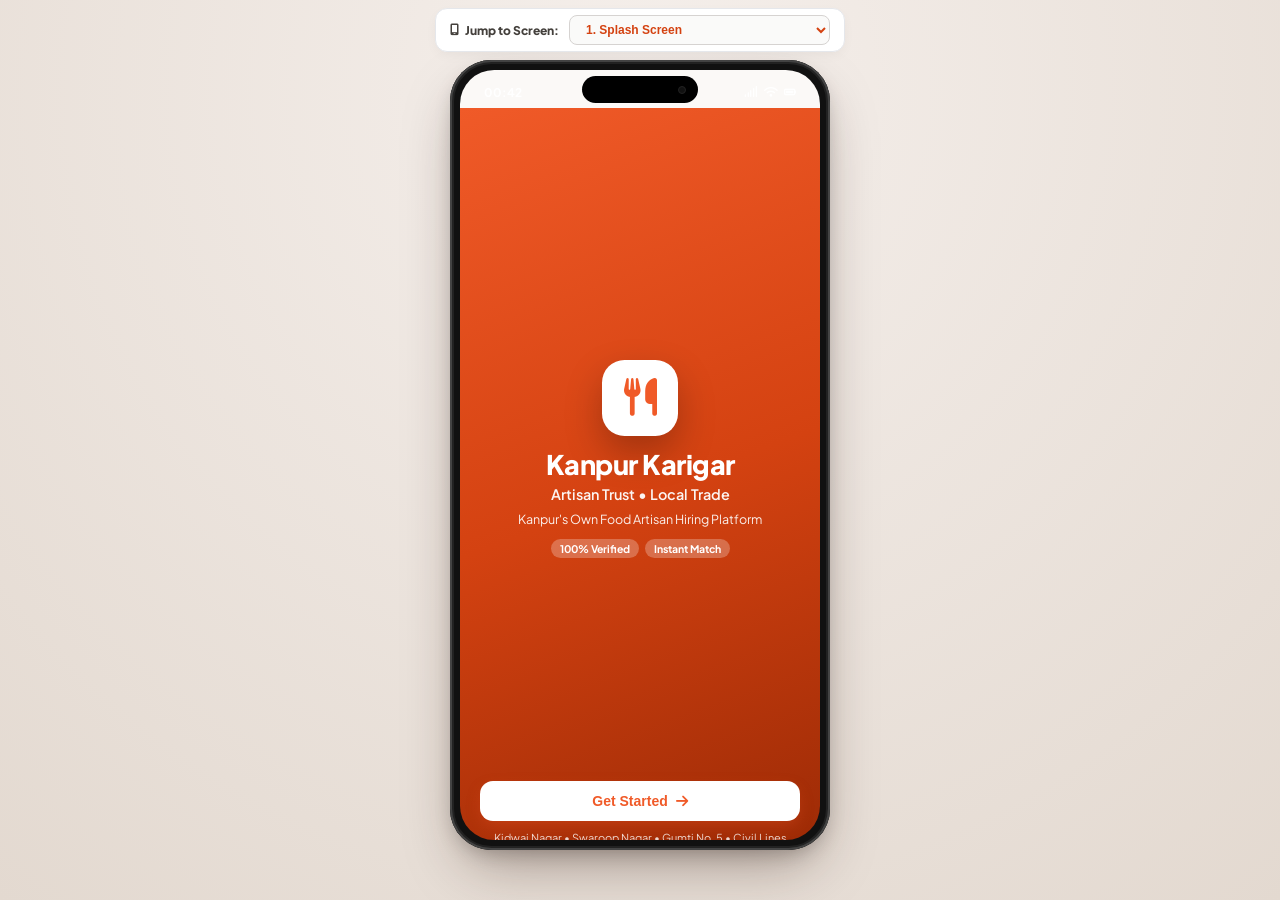
==== commit 55ea6ddb: "feat: refine responsive phone framing, add screen selector, dynamic bottom nav & modular designer st" ====
--- a/index.html
+++ b/index.html
@@ -23,73 +23,48 @@
     --border-light: #E7E5E4;
     --shadow-sm: 0 1px 3px rgba(0,0,0,0.06);
     --shadow-md: 0 4px 12px rgba(0,0,0,0.08);
+
+    /* Responsive phone sizing: fits cleanly at 100% browser zoom */
+    --phone-h: min(790px, calc(100vh - 60px));
+    --phone-w: calc(var(--phone-h) * (380 / 790));
   }
 
   * { box-sizing: border-box; margin: 0; padding: 0; -webkit-tap-highlight-color: transparent; }
-  
+
+  html, body {
+    height: 100vh;
+    max-height: 100vh;
+    overflow: hidden;
+  }
+
   body {
     font-family: 'Plus Jakarta Sans', sans-serif;
     background: radial-gradient(circle at 50% 10%, #F5EFEB 0%, #E3D9D0 100%);
-    min-height: 100vh;
     display: flex;
     flex-direction: column;
     align-items: center;
     justify-content: flex-start;
-    padding: 24px 16px 48px 16px;
+    padding: 8px 16px 8px 16px;
     color: var(--text-primary);
-  }
-
-  /* Presentation Header */
-  .web-header {
-    margin-bottom: 16px;
-    text-align: center;
-    display: flex;
-    flex-direction: column;
-    align-items: center;
-    gap: 8px;
-  }
-  .web-header .badge {
-    background: #FFF;
-    border: 1px solid #E2D9D2;
-    padding: 6px 14px;
-    border-radius: 999px;
-    font-size: 13px;
-    font-weight: 700;
-    color: var(--primary-dark);
-    display: inline-flex;
-    align-items: center;
-    gap: 6px;
-    box-shadow: var(--shadow-sm);
-  }
-  .web-header h1 {
-    font-size: 26px;
-    font-weight: 800;
-    letter-spacing: -0.5px;
-    color: #292524;
-  }
-  .web-header p {
-    font-size: 14px;
-    color: #78716C;
-    max-width: 580px;
-    line-height: 1.45;
-  }
-
-  /* Screen Switcher Bar */
+    -webkit-font-smoothing: antialiased;
+  }
+
+  /* Screen Switcher Bar (Compact & Sleek) */
   .screen-selector-bar {
     background: #FFFFFF;
     border: 1px solid #E5E7EB;
-    border-radius: 14px;
-    padding: 10px 18px;
-    display: flex;
-    align-items: center;
-    gap: 12px;
-    margin-bottom: 22px;
-    box-shadow: 0 10px 25px -5px rgba(0,0,0,0.06);
-    flex-wrap: wrap;
-    justify-content: center;
+    border-radius: 12px;
+    padding: 6px 14px;
+    display: flex;
+    align-items: center;
+    gap: 10px;
+    margin-bottom: 8px;
+    box-shadow: 0 4px 14px -3px rgba(0,0,0,0.06);
+    flex-shrink: 0;
+    z-index: 200;
   }
   .screen-selector-bar span {
-    font-size: 13px;
+    font-size: 12px;
     font-weight: 800;
     color: #44403C;
     display: flex;
@@ -97,10 +72,10 @@
     gap: 6px;
   }
   .screen-select {
-    padding: 8px 14px;
+    padding: 6px 12px;
     border-radius: 8px;
     border: 1.5px solid #D6D3D1;
-    font-size: 13px;
+    font-size: 12px;
     font-weight: 700;
     background: #FAFAF9;
     color: var(--primary-dark);
@@ -113,37 +88,41 @@
   /* Device Mockup Shell */
   .device-wrapper {
     position: relative;
-    width: 390px;
-    height: 844px;
-    border-radius: 54px;
+    width: var(--phone-w);
+    height: var(--phone-h);
+    max-height: calc(100vh - 58px);
+    border-radius: clamp(38px, 4.6vh, 50px);
     background: #111;
-    padding: 12px;
+    padding: clamp(8px, 1.1vh, 11px);
     box-shadow: 
-      0 40px 80px -20px rgba(45, 20, 10, 0.45),
-      0 12px 28px -8px rgba(0, 0, 0, 0.3),
+      0 25px 60px -15px rgba(45, 20, 10, 0.4),
+      0 8px 20px -6px rgba(0, 0, 0, 0.25),
       inset 0 0 0 2px #444,
-      inset 0 0 0 5px #222;
+      inset 0 0 0 4px #222;
+    flex-shrink: 0;
+    display: flex;
+    flex-direction: column;
   }
 
   /* Dynamic Island Notch */
   .notch {
     position: absolute;
-    top: 22px;
+    top: clamp(14px, 1.8vh, 19px);
     left: 50%;
     transform: translateX(-50%);
-    width: 120px;
-    height: 30px;
+    width: clamp(100px, 13vh, 116px);
+    height: clamp(24px, 3vh, 28px);
     background: #000;
     border-radius: 20px;
     z-index: 100;
     display: flex;
     align-items: center;
     justify-content: flex-end;
-    padding-right: 14px;
+    padding-right: 12px;
   }
   .notch .lens {
-    width: 10px;
-    height: 10px;
+    width: 8px;
+    height: 8px;
     border-radius: 50%;
     background: #111;
     border: 1px solid #222;
@@ -155,7 +134,7 @@
     width: 100%;
     height: 100%;
     background: var(--bg-phone);
-    border-radius: 44px;
+    border-radius: clamp(30px, 3.8vh, 42px);
     overflow-y: auto;
     overflow-x: hidden;
     scrollbar-width: none;
@@ -167,12 +146,12 @@
     position: sticky;
     top: 0;
     width: 100%;
-    height: 44px;
-    padding: 12px 28px 0 28px;
+    height: 38px;
+    padding: 8px 24px 0 24px;
     display: flex;
     justify-content: space-between;
     align-items: center;
-    font-size: 13px;
+    font-size: 12px;
     font-weight: 700;
     color: #1C1917;
     z-index: 90;
@@ -180,21 +159,18 @@
   }
   .status-icons { display: flex; gap: 6px; font-size: 11px; }
 
-  /* =====================================================
-     APP SCREEN BASE RULES:
-     EVERY screen is DISPLAY: NONE by default.
-     ONLY .app-screen.active is displayed!
-     ===================================================== */
+  /* Screen Base Rules */
   .app-screen {
     display: none !important;
     min-height: 100%;
-    padding: 12px 18px 90px 18px;
+    padding: 6px 16px 78px 16px;
     animation: fadeIn 0.2s ease-out;
   }
   .app-screen.active {
     display: block !important;
   }
-  /* Splash screen uses flex layout when active */
+
+  /* Splash Screen Layout */
   #screen-splash.active {
     display: flex !important;
     flex-direction: column;
@@ -203,29 +179,46 @@
     text-align: center;
     background: linear-gradient(160deg, #F05A28 0%, #D44211 50%, #992905 100%);
     color: #FFF;
-    padding: 70px 24px 36px 24px;
-  }
+    padding: clamp(20px, 3.2vh, 36px) 20px clamp(24px, 3.8vh, 36px) 20px;
+    min-height: 100%;
+    box-sizing: border-box;
+  }
+
+  .splash-logo {
+    width: clamp(66px, 8.5vh, 86px);
+    height: clamp(66px, 8.5vh, 86px);
+    border-radius: clamp(20px, 2.5vh, 26px);
+    background: #FFF;
+    display: flex;
+    align-items: center;
+    justify-content: center;
+    box-shadow: 0 16px 36px rgba(0,0,0,0.25);
+    margin: 0 auto clamp(8px, 1.2vh, 14px) auto;
+  }
+  .splash-logo i { font-size: clamp(34px, 4.2vh, 44px); color: var(--primary); }
+  .splash-title { font-size: clamp(24px, 3vh, 28px); font-weight: 800; letter-spacing: -0.5px; }
+  .splash-sub { font-size: clamp(13px, 1.6vh, 15px); opacity: 0.95; margin-top: 4px; font-weight: 600; }
 
   @keyframes fadeIn {
-    from { opacity: 0; transform: translateY(6px); }
+    from { opacity: 0; transform: translateY(5px); }
     to { opacity: 1; transform: translateY(0); }
   }
 
   /* Persistent Bottom Navigation */
   .bottom-nav {
     position: absolute;
-    bottom: 12px;
-    left: 12px;
-    right: 12px;
-    height: 68px;
+    bottom: clamp(8px, 1.1vh, 11px);
+    left: clamp(8px, 1.1vh, 11px);
+    right: clamp(8px, 1.1vh, 11px);
+    height: 60px;
     background: rgba(255, 255, 255, 0.96);
     backdrop-filter: blur(16px);
     border-top: 1px solid rgba(0,0,0,0.06);
-    border-radius: 0 0 42px 42px;
+    border-radius: 0 0 clamp(28px, 3.6vh, 38px) clamp(28px, 3.6vh, 38px);
     display: flex;
     justify-content: space-around;
     align-items: center;
-    padding-bottom: 8px;
+    padding-bottom: 4px;
     z-index: 80;
     box-shadow: 0 -4px 16px rgba(0,0,0,0.03);
   }
@@ -233,24 +226,24 @@
     display: flex;
     flex-direction: column;
     align-items: center;
-    gap: 3px;
+    gap: 2px;
     color: #A8A29E;
-    font-size: 11px;
+    font-size: 10.5px;
     font-weight: 700;
     cursor: pointer;
     transition: color 0.15s;
   }
   .nav-item:hover, .nav-item.active { color: var(--primary); }
-  .nav-item i { font-size: 18px; }
+  .nav-item i { font-size: 17px; }
 
   /* Standard UI Elements */
   .btn-primary {
     background: linear-gradient(135deg, var(--primary) 0%, var(--primary-dark) 100%);
     color: #FFF;
     border: none;
-    border-radius: 14px;
-    padding: 14px 20px;
-    font-size: 15px;
+    border-radius: 13px;
+    padding: 12px 18px;
+    font-size: 14px;
     font-weight: 700;
     width: 100%;
     display: flex;
@@ -258,7 +251,7 @@
     justify-content: center;
     gap: 8px;
     cursor: pointer;
-    box-shadow: 0 8px 18px -4px rgba(240, 90, 40, 0.35);
+    box-shadow: 0 6px 16px -3px rgba(240, 90, 40, 0.35);
     transition: all 0.15s;
   }
   .btn-primary:active { transform: scale(0.98); }
@@ -267,9 +260,9 @@
     background: #FFF;
     color: var(--primary);
     border: 1.5px solid var(--primary);
-    border-radius: 14px;
-    padding: 13px 18px;
-    font-size: 14px;
+    border-radius: 13px;
+    padding: 11px 16px;
+    font-size: 13.5px;
     font-weight: 700;
     width: 100%;
     display: flex;
@@ -284,9 +277,9 @@
     background: #25D366;
     color: #FFF;
     border: none;
-    border-radius: 14px;
-    padding: 13px 18px;
-    font-size: 14px;
+    border-radius: 13px;
+    padding: 11px 16px;
+    font-size: 13.5px;
     font-weight: 700;
     width: 100%;
     display: flex;
@@ -294,15 +287,15 @@
     justify-content: center;
     gap: 8px;
     cursor: pointer;
-    box-shadow: 0 6px 16px -3px rgba(37, 211, 102, 0.3);
+    box-shadow: 0 5px 14px -3px rgba(37, 211, 102, 0.3);
   }
 
   .card {
     background: var(--card-white);
     border: 1px solid var(--border-light);
-    border-radius: 18px;
-    padding: 16px;
-    margin-bottom: 12px;
+    border-radius: 16px;
+    padding: 14px;
+    margin-bottom: 10px;
     box-shadow: var(--shadow-sm);
   }
 
@@ -310,9 +303,9 @@
     display: inline-flex;
     align-items: center;
     gap: 4px;
-    font-size: 11px;
+    font-size: 10.5px;
     font-weight: 700;
-    padding: 4px 10px;
+    padding: 3px 9px;
     border-radius: 999px;
     background: #F5F5F4;
     color: #57534E;
@@ -321,22 +314,20 @@
   .tag.green { background: var(--accent-green-light); color: var(--accent-green); }
 
   /* Input wrapper */
-  .input-group {
-    margin-bottom: 14px;
-  }
+  .input-group { margin-bottom: 12px; }
   .input-label {
-    font-size: 12px;
+    font-size: 11.5px;
     font-weight: 700;
     color: #44403C;
     display: block;
-    margin-bottom: 6px;
+    margin-bottom: 5px;
   }
   .input-field {
     width: 100%;
-    padding: 11px 14px;
+    padding: 10px 13px;
     border: 1.5px solid #E7E5E4;
-    border-radius: 12px;
-    font-size: 14px;
+    border-radius: 11px;
+    font-size: 13.5px;
     font-weight: 600;
     color: #1C1917;
     background: #FFF;
@@ -345,37 +336,21 @@
   }
   .input-field:focus { border-color: var(--primary); }
 
-  /* Splash Logo */
-  .splash-logo {
-    width: 100px;
-    height: 100px;
-    border-radius: 30px;
-    background: #FFF;
-    display: flex;
-    align-items: center;
-    justify-content: center;
-    box-shadow: 0 20px 40px rgba(0,0,0,0.25);
-    margin: 0 auto 20px auto;
-  }
-  .splash-logo i { font-size: 50px; color: var(--primary); }
-  .splash-title { font-size: 32px; font-weight: 800; letter-spacing: -0.5px; }
-  .splash-sub { font-size: 16px; opacity: 0.95; margin-top: 6px; font-weight: 600; }
-
   /* OTP Boxes */
   .otp-boxes {
     display: flex;
     justify-content: space-between;
-    gap: 10px;
-    margin: 16px 0;
+    gap: 8px;
+    margin: 14px 0;
   }
   .otp-box {
-    width: 54px;
-    height: 56px;
-    border-radius: 14px;
+    width: 50px;
+    height: 52px;
+    border-radius: 13px;
     border: 2px solid #E7E5E4;
     background: #FFF;
     text-align: center;
-    font-size: 20px;
+    font-size: 19px;
     font-weight: 800;
     color: var(--primary);
     display: flex;
@@ -388,25 +363,25 @@
   .stat-grid {
     display: grid;
     grid-template-columns: 1fr 1fr;
-    gap: 10px;
-    margin-bottom: 16px;
+    gap: 8px;
+    margin-bottom: 12px;
   }
   .stat-card {
     background: #FFF;
     border: 1px solid var(--border-light);
-    border-radius: 16px;
-    padding: 14px;
-  }
-  .stat-num { font-size: 26px; font-weight: 800; color: var(--primary-dark); }
-  .stat-label { font-size: 12px; font-weight: 600; color: var(--text-secondary); margin-top: 2px; }
+    border-radius: 14px;
+    padding: 11px 13px;
+  }
+  .stat-num { font-size: 22px; font-weight: 800; color: var(--primary-dark); }
+  .stat-label { font-size: 11px; font-weight: 600; color: var(--text-secondary); margin-top: 2px; }
 
   /* SOS Banner */
   .sos-banner {
     background: linear-gradient(135deg, #FFF1EC 0%, #FFE4DA 100%);
     border: 1px solid #FFD3C2;
-    border-radius: 18px;
-    padding: 16px;
-    margin-bottom: 16px;
+    border-radius: 16px;
+    padding: 13px;
+    margin-bottom: 12px;
   }
 
   /* Search & Category Pills */
@@ -415,26 +390,26 @@
     align-items: center;
     background: #FFF;
     border: 1.5px solid var(--border-light);
-    border-radius: 14px;
-    padding: 10px 14px;
-    gap: 10px;
-    margin-bottom: 12px;
+    border-radius: 13px;
+    padding: 9px 13px;
+    gap: 8px;
+    margin-bottom: 10px;
     box-shadow: var(--shadow-sm);
   }
-  .search-bar input { border: none; outline: none; width: 100%; font-size: 14px; font-weight: 600; }
+  .search-bar input { border: none; outline: none; width: 100%; font-size: 13px; font-weight: 600; }
   .category-scroll {
     display: flex;
-    gap: 8px;
+    gap: 6px;
     overflow-x: auto;
-    padding-bottom: 8px;
-    margin-bottom: 12px;
+    padding-bottom: 6px;
+    margin-bottom: 10px;
     scrollbar-width: none;
   }
   .cat-pill {
     white-space: nowrap;
-    padding: 8px 14px;
+    padding: 6px 12px;
     border-radius: 999px;
-    font-size: 13px;
+    font-size: 12px;
     font-weight: 700;
     background: #FFF;
     border: 1px solid var(--border-light);
@@ -448,15 +423,15 @@
 
   /* Karigar Avatar */
   .karigar-avatar {
-    width: 52px;
-    height: 52px;
-    border-radius: 16px;
+    width: 48px;
+    height: 48px;
+    border-radius: 14px;
     background: #FFE5D9;
     color: var(--primary);
     display: flex;
     align-items: center;
     justify-content: center;
-    font-size: 20px;
+    font-size: 18px;
     font-weight: 800;
   }
 
@@ -465,13 +440,13 @@
     display: flex;
     justify-content: space-between;
     align-items: center;
-    margin-bottom: 14px;
+    margin-bottom: 10px;
   }
   .btn-back {
     display: inline-flex;
     align-items: center;
     gap: 6px;
-    font-size: 13px;
+    font-size: 12.5px;
     font-weight: 700;
     color: var(--primary);
     background: none;
@@ -482,14 +457,7 @@
 </head>
 <body>
 
-  <!-- Web Showcase Header -->
-  <div class="web-header">
-    <div class="badge"><i class="fa-solid fa-location-dot"></i> Kanpur Hyperlocal Artisan Network</div>
-    <h1>Kanpur Karigar — Interactive Prototype</h1>
-    <p>Complete 15 screens built from the wireframe specs with 100% English interface and full interactive wiring between every button and screen.</p>
-  </div>
-
-  <!-- Screen Selector Bar -->
+  <!-- Screen Selector Bar (Synced to current screen) -->
   <div class="screen-selector-bar">
     <span><i class="fa-solid fa-mobile-screen"></i> Jump to Screen:</span>
     <select id="screenSelect" class="screen-select" onchange="goToScreen(this.value)">
@@ -511,15 +479,15 @@
     </select>
   </div>
 
-  <!-- Device Frame -->
+  <!-- Device Mockup Shell -->
   <div class="device-wrapper">
     <div class="notch"><div class="lens"></div></div>
 
     <div class="screen-viewport">
-      <!-- Phone Status Bar -->
-      <div class="status-bar">
-        <span>09:41</span>
-        <div class="status-icons">
+      <!-- Dynamic Status Bar -->
+      <div class="status-bar" id="appStatusBar">
+        <span class="status-bar-time" id="statusTime" style="color:#FFF;">9:41</span>
+        <div class="status-icons" id="statusIcons" style="color:#FFF;">
           <i class="fa-solid fa-signal"></i>
           <i class="fa-solid fa-wifi"></i>
           <i class="fa-solid fa-battery-full"></i>
@@ -533,8 +501,8 @@
           <div class="splash-logo"><i class="fa-solid fa-utensils"></i></div>
           <div class="splash-title">Kanpur Karigar</div>
           <div class="splash-sub">Artisan Trust • Local Trade</div>
-          <p style="font-size:13px;opacity:0.9;margin-top:10px;">Kanpur's Own Food Artisan Hiring Platform</p>
-          <div style="margin-top:16px;display:flex;justify-content:center;gap:8px;">
+          <p style="font-size:12.5px;opacity:0.92;margin-top:8px;">Kanpur's Own Food Artisan Hiring Platform</p>
+          <div style="margin-top:12px;display:flex;justify-content:center;gap:6px;">
             <span class="tag" style="background:rgba(255,255,255,0.25);color:#FFF;">100% Verified</span>
             <span class="tag" style="background:rgba(255,255,255,0.25);color:#FFF;">Instant Match</span>
           </div>
@@ -543,7 +511,7 @@
           <button class="btn-primary" style="background:#FFF;color:var(--primary);" onclick="goToScreen('screen-lang')">
             Get Started <i class="fa-solid fa-arrow-right"></i>
           </button>
-          <p style="font-size:11px;opacity:0.75;margin-top:12px;">Kidwai Nagar • Swaroop Nagar • Gumti No. 5 • Civil Lines</p>
+          <p style="font-size:11px;opacity:0.8;margin-top:10px;">Kidwai Nagar • Swaroop Nagar • Gumti No. 5 • Civil Lines</p>
         </div>
       </div>
 
@@ -553,30 +521,30 @@
           <button class="btn-back" onclick="goToScreen('screen-splash')"><i class="fa-solid fa-arrow-left"></i> Back</button>
           <span class="tag primary">Step 1 of 3</span>
         </div>
-        <h2 style="font-size:22px;font-weight:800;margin-bottom:6px;">Choose Language</h2>
-        <p style="font-size:13px;color:var(--text-secondary);margin-bottom:20px;">Select your preferred app browsing language</p>
+        <h2 style="font-size:20px;font-weight:800;margin-bottom:4px;">Choose Language</h2>
+        <p style="font-size:12.5px;color:var(--text-secondary);margin-bottom:16px;">Select your preferred app browsing language</p>
 
         <div class="card" style="border:2px solid var(--primary);background:var(--primary-light);cursor:pointer;">
           <div style="display:flex;justify-content:space-between;align-items:center;">
             <div>
-              <div style="font-size:17px;font-weight:800;color:var(--primary-dark);">English (Selected)</div>
-              <div style="font-size:12px;color:var(--text-secondary);margin-top:2px;">Standard app experience in English</div>
-            </div>
-            <i class="fa-solid fa-circle-check" style="color:var(--primary);font-size:22px;"></i>
+              <div style="font-size:16px;font-weight:800;color:var(--primary-dark);">English (Selected)</div>
+              <div style="font-size:11.5px;color:var(--text-secondary);margin-top:2px;">Standard app experience in English</div>
+            </div>
+            <i class="fa-solid fa-circle-check" style="color:var(--primary);font-size:20px;"></i>
           </div>
         </div>
 
         <div class="card" style="cursor:pointer;opacity:0.75;">
           <div style="display:flex;justify-content:space-between;align-items:center;">
             <div>
-              <div style="font-size:17px;font-weight:700;">Hindi (हिन्दी)</div>
-              <div style="font-size:12px;color:var(--text-secondary);margin-top:2px;">Regional language audio assistance</div>
-            </div>
-            <i class="fa-regular fa-circle" style="color:#D6D3D1;font-size:22px;"></i>
-          </div>
-        </div>
-
-        <div style="margin-top:160px;">
+              <div style="font-size:16px;font-weight:700;">Hindi (हिन्दी)</div>
+              <div style="font-size:11.5px;color:var(--text-secondary);margin-top:2px;">Regional language audio assistance</div>
+            </div>
+            <i class="fa-regular fa-circle" style="color:#D6D3D1;font-size:20px;"></i>
+          </div>
+        </div>
+
+        <div style="margin-top:90px;">
           <button class="btn-primary" onclick="goToScreen('screen-login')">
             Continue <i class="fa-solid fa-arrow-right"></i>
           </button>
@@ -589,14 +557,14 @@
           <button class="btn-back" onclick="goToScreen('screen-lang')"><i class="fa-solid fa-arrow-left"></i> Back</button>
           <span class="tag green"><i class="fa-solid fa-shield-halved"></i> 100% Free Signup</span>
         </div>
-        <h2 style="font-size:22px;font-weight:800;margin-bottom:4px;">Welcome to Kanpur Karigar</h2>
-        <p style="font-size:13px;color:var(--text-secondary);margin-bottom:20px;">Log in or create a free account with your mobile number</p>
+        <h2 style="font-size:20px;font-weight:800;margin-bottom:4px;">Welcome to Kanpur Karigar</h2>
+        <p style="font-size:12.5px;color:var(--text-secondary);margin-bottom:16px;">Log in or create a free account with your mobile number</p>
 
         <div class="input-group">
           <label class="input-label">Mobile Number</label>
-          <div style="display:flex;align-items:center;background:#FFF;border:1.5px solid #E7E5E4;border-radius:12px;padding:11px 14px;">
-            <span style="font-weight:700;color:#44403C;padding-right:10px;border-right:1px solid #D6D3D1;margin-right:10px;">+91</span>
-            <input type="tel" value="98390 12345" style="border:none;background:transparent;font-size:15px;font-weight:700;width:100%;outline:none;">
+          <div style="display:flex;align-items:center;background:#FFF;border:1.5px solid #E7E5E4;border-radius:11px;padding:9px 13px;">
+            <span style="font-weight:700;color:#44403C;padding-right:8px;border-right:1px solid #D6D3D1;margin-right:8px;font-size:13px;">+91</span>
+            <input type="tel" value="98390 12345" style="border:none;background:transparent;font-size:14px;font-weight:700;width:100%;outline:none;">
           </div>
         </div>
 
@@ -614,12 +582,12 @@
           Verify OTP & Continue <i class="fa-solid fa-arrow-right"></i>
         </button>
 
-        <div style="text-align:center;margin:18px 0;font-size:12px;color:#A8A29E;">
+        <div style="text-align:center;margin:14px 0;font-size:11.5px;color:#A8A29E;">
           <span>— or quick login with —</span>
         </div>
 
         <button class="btn-whatsapp" onclick="goToScreen('screen-dashboard')">
-          <i class="fa-brands fa-whatsapp" style="font-size:18px;"></i> Continue with WhatsApp
+          <i class="fa-brands fa-whatsapp" style="font-size:17px;"></i> Continue with WhatsApp
         </button>
       </div>
 
@@ -629,29 +597,29 @@
           <button class="btn-back" onclick="goToScreen('screen-login')"><i class="fa-solid fa-arrow-left"></i> Back</button>
           <span class="tag primary">Step 2 of 3</span>
         </div>
-        <h2 style="font-size:22px;font-weight:800;margin-bottom:4px;">Select Account Type</h2>
-        <p style="font-size:13px;color:var(--text-secondary);margin-bottom:24px;">How would you like to use Kanpur Karigar?</p>
-
-        <div class="card" style="border:2px solid var(--primary);background:var(--primary-light);cursor:pointer;margin-bottom:16px;" onclick="goToScreen('screen-employer-reg')">
-          <div style="display:flex;gap:14px;align-items:center;">
-            <div style="width:56px;height:56px;border-radius:16px;background:#FFF;display:flex;align-items:center;justify-content:center;color:var(--primary);font-size:24px;">
+        <h2 style="font-size:20px;font-weight:800;margin-bottom:4px;">Select Account Type</h2>
+        <p style="font-size:12.5px;color:var(--text-secondary);margin-bottom:18px;">How would you like to use Kanpur Karigar?</p>
+
+        <div class="card" style="border:2px solid var(--primary);background:var(--primary-light);cursor:pointer;margin-bottom:12px;" onclick="goToScreen('screen-employer-reg')">
+          <div style="display:flex;gap:12px;align-items:center;">
+            <div style="width:50px;height:50px;border-radius:14px;background:#FFF;display:flex;align-items:center;justify-content:center;color:var(--primary);font-size:22px;">
               <i class="fa-solid fa-shop"></i>
             </div>
             <div style="flex:1;">
-              <div style="font-size:17px;font-weight:800;color:var(--primary-dark);">I am an Employer (Business)</div>
-              <div style="font-size:12px;color:var(--text-secondary);margin-top:4px;line-height:1.4;">I run a Sweet Shop, Dhaba, Restaurant, or Catering business and need artisans</div>
+              <div style="font-size:15.5px;font-weight:800;color:var(--primary-dark);">I am an Employer (Business)</div>
+              <div style="font-size:11.5px;color:var(--text-secondary);margin-top:3px;line-height:1.35;">Sweet Shop, Dhaba, Restaurant, or Catering business looking for talent</div>
             </div>
           </div>
         </div>
 
         <div class="card" style="cursor:pointer;" onclick="goToScreen('screen-karigar-reg')">
-          <div style="display:flex;gap:14px;align-items:center;">
-            <div style="width:56px;height:56px;border-radius:16px;background:#F5F5F4;display:flex;align-items:center;justify-content:center;color:#44403C;font-size:24px;">
+          <div style="display:flex;gap:12px;align-items:center;">
+            <div style="width:50px;height:50px;border-radius:14px;background:#F5F5F4;display:flex;align-items:center;justify-content:center;color:#44403C;font-size:22px;">
               <i class="fa-solid fa-hat-chef"></i>
             </div>
             <div style="flex:1;">
-              <div style="font-size:17px;font-weight:800;">I am a Karigar (Artisan / Worker)</div>
-              <div style="font-size:12px;color:var(--text-secondary);margin-top:4px;line-height:1.4;">I am a Halwai, Tandoor Master, Bawarchi, or Chaat Cook looking for orders and jobs</div>
+              <div style="font-size:15.5px;font-weight:800;">I am a Karigar (Artisan / Worker)</div>
+              <div style="font-size:11.5px;color:var(--text-secondary);margin-top:3px;line-height:1.35;">Halwai, Tandoor Master, Bawarchi, or Chaat Cook looking for gigs</div>
             </div>
           </div>
         </div>
@@ -663,8 +631,8 @@
           <button class="btn-back" onclick="goToScreen('screen-role')"><i class="fa-solid fa-arrow-left"></i> Back</button>
           <span class="tag primary">Step 3 of 3</span>
         </div>
-        <h2 style="font-size:20px;font-weight:800;margin-bottom:4px;">Register Your Business</h2>
-        <p style="font-size:12px;color:var(--text-secondary);margin-bottom:16px;">Complete your profile to post jobs and search verified talent</p>
+        <h2 style="font-size:19px;font-weight:800;margin-bottom:4px;">Register Your Business</h2>
+        <p style="font-size:12px;color:var(--text-secondary);margin-bottom:12px;">Complete your profile to post jobs and search verified talent</p>
 
         <div class="card">
           <div class="input-group">
@@ -679,13 +647,12 @@
 
           <div class="input-group">
             <label class="input-label">Business Category</label>
-            <div style="display:flex;flex-wrap:wrap;gap:6px;margin-top:6px;">
+            <div style="display:flex;flex-wrap:wrap;gap:5px;margin-top:4px;">
               <span class="tag primary">Sweet Shop</span>
               <span class="tag">Catering</span>
               <span class="tag">Dhaba</span>
               <span class="tag">Restaurant</span>
-              <span class="tag">Food Cart (Thela)</span>
-              <span class="tag">Cloud Kitchen</span>
+              <span class="tag">Food Cart</span>
             </div>
           </div>
 
@@ -708,10 +675,10 @@
 
       <!-- ================= SCREEN 6: EMPLOYER DASHBOARD ================= -->
       <div id="screen-dashboard" class="app-screen">
-        <div style="display:flex;justify-content:space-between;align-items:center;margin:8px 0 16px 0;">
+        <div style="display:flex;justify-content:space-between;align-items:center;margin:4px 0 12px 0;">
           <div>
-            <div style="font-size:13px;color:var(--text-secondary);font-weight:600;">Welcome back,</div>
-            <div style="font-size:20px;font-weight:800;">Sharma Sweets 👋</div>
+            <div style="font-size:12px;color:var(--text-secondary);font-weight:600;">Welcome back,</div>
+            <div style="font-size:18px;font-weight:800;">Sharma Sweets 👋</div>
           </div>
           <span class="tag green"><i class="fa-solid fa-circle-check"></i> Verified Owner</span>
         </div>
@@ -739,56 +706,56 @@
         <!-- SOS Urgent Booking Banner -->
         <div class="sos-banner">
           <span class="tag primary" style="background:#FFE0D3;color:var(--primary-dark);font-weight:800;">🚨 EMERGENCY SOS</span>
-          <div style="font-size:15px;font-weight:800;color:#992905;margin:6px 0 4px 0;">Need an urgent replacement tonight?</div>
-          <p style="font-size:12px;color:#78350F;margin-bottom:10px;">Dispatch verified halwais and cooks within 30 minutes in Kanpur</p>
-          <button class="btn-primary" style="padding:9px 16px;font-size:13px;width:auto;" onclick="goToScreen('screen-search')">
+          <div style="font-size:14px;font-weight:800;color:#992905;margin:5px 0 3px 0;">Need an urgent replacement tonight?</div>
+          <p style="font-size:11.5px;color:#78350F;margin-bottom:8px;">Dispatch verified halwais and cooks within 30 minutes in Kanpur</p>
+          <button class="btn-primary" style="padding:8px 14px;font-size:12px;width:auto;" onclick="goToScreen('screen-search')">
             Book Instant Karigar <i class="fa-solid fa-bolt"></i>
           </button>
         </div>
 
         <!-- Action CTAs -->
-        <div style="display:flex;gap:10px;margin-bottom:16px;">
-          <button class="btn-primary" style="font-size:13px;padding:12px;" onclick="goToScreen('screen-post-job')">
+        <div style="display:flex;gap:8px;margin-bottom:12px;">
+          <button class="btn-primary" style="font-size:12px;padding:10px;" onclick="goToScreen('screen-post-job')">
             <i class="fa-solid fa-plus"></i> Post Requirement
           </button>
-          <button class="btn-outline" style="font-size:13px;padding:12px;" onclick="goToScreen('screen-search')">
+          <button class="btn-outline" style="font-size:12px;padding:10px;" onclick="goToScreen('screen-search')">
             <i class="fa-solid fa-magnifying-glass"></i> Search Karigars
           </button>
         </div>
 
         <!-- Active Requirements -->
-        <div style="display:flex;justify-content:space-between;align-items:center;margin-bottom:10px;">
-          <h3 style="font-size:15px;font-weight:800;">My Active Requirements (2)</h3>
-          <span style="font-size:12px;color:var(--primary);font-weight:700;cursor:pointer;" onclick="goToScreen('screen-post-job')">+ Post New</span>
+        <div style="display:flex;justify-content:space-between;align-items:center;margin-bottom:8px;">
+          <h3 style="font-size:14px;font-weight:800;">My Active Requirements (2)</h3>
+          <span style="font-size:11.5px;color:var(--primary);font-weight:700;cursor:pointer;" onclick="goToScreen('screen-post-job')">+ Post New</span>
         </div>
 
         <div class="card" style="border-left:4px solid var(--primary);cursor:pointer;" onclick="goToScreen('screen-search')">
           <div style="display:flex;justify-content:space-between;">
             <div>
-              <div style="font-size:15px;font-weight:800;">Master Halwai • 2 Openings</div>
-              <div style="font-size:12px;color:var(--text-secondary);margin-top:2px;">Kidwai Nagar • ₹18,000/Month • Wedding Order</div>
+              <div style="font-size:14px;font-weight:800;">Master Halwai • 2 Openings</div>
+              <div style="font-size:11.5px;color:var(--text-secondary);margin-top:2px;">Kidwai Nagar • ₹18,000/Month</div>
             </div>
             <span class="tag green">Active</span>
           </div>
-          <div style="margin-top:10px;padding-top:10px;border-top:1px solid #F5F5F4;display:flex;justify-content:space-between;font-size:12px;">
+          <div style="margin-top:8px;padding-top:8px;border-top:1px solid #F5F5F4;display:flex;justify-content:space-between;font-size:11.5px;">
             <span><i class="fa-solid fa-users" style="color:var(--primary);"></i> <b>8 Applied</b></span>
             <span><i class="fa-solid fa-bookmark" style="color:var(--secondary);"></i> <b>3 Shortlisted</b></span>
-            <span style="color:var(--primary);font-weight:700;">View Applicants →</span>
+            <span style="color:var(--primary);font-weight:700;">View →</span>
           </div>
         </div>
 
         <div class="card" style="border-left:4px solid var(--secondary);cursor:pointer;" onclick="goToScreen('screen-search')">
           <div style="display:flex;justify-content:space-between;">
             <div>
-              <div style="font-size:15px;font-weight:800;">Tandoor & Roti Master • 1 Opening</div>
-              <div style="font-size:12px;color:var(--text-secondary);margin-top:2px;">Swaroop Nagar • ₹15,000/Month</div>
+              <div style="font-size:14px;font-weight:800;">Tandoor & Roti Master • 1 Opening</div>
+              <div style="font-size:11.5px;color:var(--text-secondary);margin-top:2px;">Swaroop Nagar • ₹15,000/Month</div>
             </div>
             <span class="tag green">Active</span>
           </div>
-          <div style="margin-top:10px;padding-top:10px;border-top:1px solid #F5F5F4;display:flex;justify-content:space-between;font-size:12px;">
+          <div style="margin-top:8px;padding-top:8px;border-top:1px solid #F5F5F4;display:flex;justify-content:space-between;font-size:11.5px;">
             <span><i class="fa-solid fa-users" style="color:var(--primary);"></i> <b>4 Applied</b></span>
             <span><i class="fa-solid fa-bookmark" style="color:var(--secondary);"></i> <b>1 Shortlisted</b></span>
-            <span style="color:var(--primary);font-weight:700;">View Applicants →</span>
+            <span style="color:var(--primary);font-weight:700;">View →</span>
           </div>
         </div>
       </div>
@@ -799,8 +766,8 @@
           <button class="btn-back" onclick="goToScreen('screen-dashboard')"><i class="fa-solid fa-arrow-left"></i> Back to Home</button>
           <span class="tag green"><i class="fa-solid fa-bolt"></i> Free Posting</span>
         </div>
-        <h2 style="font-size:20px;font-weight:800;margin-bottom:4px;">Post New Requirement</h2>
-        <p style="font-size:12px;color:var(--text-secondary);margin-bottom:14px;">Broadcast to 2,500+ food artisans across Kanpur</p>
+        <h2 style="font-size:19px;font-weight:800;margin-bottom:3px;">Post New Requirement</h2>
+        <p style="font-size:12px;color:var(--text-secondary);margin-bottom:10px;">Broadcast to 2,500+ food artisans across Kanpur</p>
 
         <div class="card">
           <div class="input-group">
@@ -810,7 +777,7 @@
 
           <div class="input-group">
             <label class="input-label">Required Craft & Dish Skills</label>
-            <div style="display:flex;flex-wrap:wrap;gap:6px;margin-bottom:8px;">
+            <div style="display:flex;flex-wrap:wrap;gap:5px;margin-bottom:6px;">
               <span class="tag primary">Jalebi & Imarti ✕</span>
               <span class="tag primary">Gulab Jamun ✕</span>
               <span class="tag primary">Mawa Barfi ✕</span>
@@ -818,7 +785,7 @@
             <input type="text" class="input-field" placeholder="+ Add more skills (e.g. Kaju Katli)">
           </div>
 
-          <div style="display:grid;grid-template-columns:1fr 1fr;gap:10px;">
+          <div style="display:grid;grid-template-columns:1fr 1fr;gap:8px;">
             <div class="input-group">
               <label class="input-label">Vacancies</label>
               <input type="number" class="input-field" value="2">
@@ -835,7 +802,7 @@
 
           <div class="input-group">
             <label class="input-label">Salary Offer</label>
-            <div style="display:flex;gap:10px;">
+            <div style="display:flex;gap:8px;">
               <input type="text" class="input-field" value="₹18,000 - ₹20,000" style="width:65%;">
               <select class="input-field" style="width:35%;background:#FFF;">
                 <option selected>Monthly</option>
@@ -846,7 +813,7 @@
 
           <div class="input-group" style="margin-bottom:0;">
             <label class="input-label">Job Duration Type</label>
-            <div style="display:flex;gap:6px;">
+            <div style="display:flex;gap:5px;">
               <span class="tag primary">Full Time</span>
               <span class="tag">Part Time</span>
               <span class="tag">Wedding / Event</span>
@@ -854,7 +821,7 @@
           </div>
         </div>
 
-        <button class="btn-primary" onclick="alert('Requirement successfully published! It has been broadcasted to local artisans.'); goToScreen('screen-dashboard');">
+        <button class="btn-primary" onclick="alert('Requirement successfully published! Broadcasted to local artisans.'); goToScreen('screen-dashboard');">
           Publish Requirement (Free) <i class="fa-solid fa-paper-plane"></i>
         </button>
       </div>
@@ -868,8 +835,8 @@
 
         <div class="search-bar">
           <i class="fa-solid fa-magnifying-glass" style="color:#A8A29E;"></i>
-          <input type="text" placeholder="Search by craft or dish (e.g. Halwai, Tandoor)">
-          <i class="fa-solid fa-microphone" style="color:var(--primary);cursor:pointer;"></i>
+          <input type="text" placeholder="Search craft (e.g. Halwai, Tandoor)">
+          <i class="fa-solid fa-microphone" style="color:var(--primary);cursor:pointer;" onclick="alert('Listening for craft or dish in Kanpur...')"></i>
         </div>
 
         <div class="category-scroll">
@@ -882,33 +849,33 @@
 
         <!-- Karigar 1 -->
         <div class="card">
-          <div style="display:flex;gap:12px;align-items:center;margin-bottom:10px;">
+          <div style="display:flex;gap:10px;align-items:center;margin-bottom:8px;">
             <div class="karigar-avatar">RK</div>
             <div style="flex:1;">
               <div style="display:flex;justify-content:space-between;align-items:center;">
-                <b style="font-size:16px;">Ramesh Kumar</b>
+                <b style="font-size:15px;">Ramesh Kumar</b>
                 <span class="tag green"><i class="fa-solid fa-check"></i> Verified</span>
               </div>
-              <div style="font-size:12px;color:var(--text-secondary);margin-top:2px;">
-                Halwai • 8 Yrs Experience • Govind Nagar (2.4 km)
+              <div style="font-size:11.5px;color:var(--text-secondary);margin-top:2px;">
+                Halwai • 8 Yrs Exp • Govind Nagar (2.4 km)
               </div>
             </div>
           </div>
-          <div style="display:flex;flex-wrap:wrap;gap:6px;margin:8px 0;">
+          <div style="display:flex;flex-wrap:wrap;gap:5px;margin:6px 0;">
             <span class="tag primary">Desi Ghee Jalebi</span>
             <span class="tag primary">Gulab Jamun</span>
             <span class="tag primary">Khoya Sweets</span>
           </div>
-          <div style="display:flex;justify-content:space-between;align-items:center;margin-top:12px;padding-top:10px;border-top:1px solid #F5F5F4;">
+          <div style="display:flex;justify-content:space-between;align-items:center;margin-top:8px;padding-top:8px;border-top:1px solid #F5F5F4;">
             <div>
-              <div style="font-size:11px;color:var(--text-secondary);">Expected Wage:</div>
-              <div style="font-size:15px;font-weight:800;color:var(--primary-dark);">₹18,000 / Month</div>
+              <div style="font-size:10.5px;color:var(--text-secondary);">Expected Wage:</div>
+              <div style="font-size:14px;font-weight:800;color:var(--primary-dark);">₹18,000 / Month</div>
             </div>
             <div style="display:flex;gap:6px;">
-              <button class="btn-primary" style="padding:8px 14px;font-size:12px;width:auto;" onclick="goToScreen('screen-karigar-profile')">
+              <button class="btn-primary" style="padding:7px 12px;font-size:11.5px;width:auto;" onclick="goToScreen('screen-karigar-profile')">
                 View Profile
               </button>
-              <button class="btn-outline" style="padding:8px 12px;font-size:12px;width:auto;" onclick="alert('Ramesh Kumar added to your shortlist!');">
+              <button class="btn-outline" style="padding:7px 10px;font-size:11.5px;width:auto;" onclick="alert('Ramesh Kumar added to your shortlist!');">
                 Shortlist
               </button>
             </div>
@@ -917,28 +884,28 @@
 
         <!-- Karigar 2 -->
         <div class="card">
-          <div style="display:flex;gap:12px;align-items:center;margin-bottom:10px;">
+          <div style="display:flex;gap:10px;align-items:center;margin-bottom:8px;">
             <div class="karigar-avatar" style="background:#DCFCE7;color:var(--accent-green);">SY</div>
             <div style="flex:1;">
               <div style="display:flex;justify-content:space-between;align-items:center;">
-                <b style="font-size:16px;">Suresh Yadav</b>
+                <b style="font-size:15px;">Suresh Yadav</b>
                 <span class="tag green"><i class="fa-solid fa-check"></i> Verified</span>
               </div>
-              <div style="font-size:12px;color:var(--text-secondary);margin-top:2px;">
-                Halwai & Chaat Master • 5 Yrs Exp • Kidwai Nagar (1.1 km)
+              <div style="font-size:11.5px;color:var(--text-secondary);margin-top:2px;">
+                Halwai & Chaat Master • 5 Yrs • Kidwai Nagar
               </div>
             </div>
           </div>
-          <div style="display:flex;flex-wrap:wrap;gap:6px;margin:8px 0;">
+          <div style="display:flex;flex-wrap:wrap;gap:5px;margin:6px 0;">
             <span class="tag primary">Kaju Katli</span>
-            <span class="tag primary">Special Aloo Tikki Chaat</span>
-          </div>
-          <div style="display:flex;justify-content:space-between;align-items:center;margin-top:12px;padding-top:10px;border-top:1px solid #F5F5F4;">
+            <span class="tag primary">Aloo Tikki Chaat</span>
+          </div>
+          <div style="display:flex;justify-content:space-between;align-items:center;margin-top:8px;padding-top:8px;border-top:1px solid #F5F5F4;">
             <div>
-              <div style="font-size:11px;color:var(--text-secondary);">Expected Wage:</div>
-              <div style="font-size:15px;font-weight:800;color:var(--primary-dark);">₹16,000 / Month</div>
-            </div>
-            <button class="btn-primary" style="padding:8px 14px;font-size:12px;width:auto;" onclick="goToScreen('screen-karigar-profile')">
+              <div style="font-size:10.5px;color:var(--text-secondary);">Expected Wage:</div>
+              <div style="font-size:14px;font-weight:800;color:var(--primary-dark);">₹16,000 / Month</div>
+            </div>
+            <button class="btn-primary" style="padding:7px 12px;font-size:11.5px;width:auto;" onclick="goToScreen('screen-karigar-profile')">
               View Profile
             </button>
           </div>
@@ -953,43 +920,43 @@
         </div>
 
         <div class="card" style="text-align:center;">
-          <div class="karigar-avatar" style="width:76px;height:76px;font-size:28px;margin:0 auto 10px auto;">RK</div>
-          <h2 style="font-size:20px;font-weight:800;">Ramesh Kumar</h2>
-          <p style="font-size:13px;color:var(--text-secondary);margin-top:2px;">Master Halwai • 8 Years Experience</p>
-
-          <div style="display:flex;justify-content:center;gap:8px;margin:12px 0;">
+          <div class="karigar-avatar" style="width:64px;height:64px;font-size:24px;margin:0 auto 8px auto;">RK</div>
+          <h2 style="font-size:18px;font-weight:800;">Ramesh Kumar</h2>
+          <p style="font-size:12px;color:var(--text-secondary);margin-top:2px;">Master Halwai • 8 Years Experience</p>
+
+          <div style="display:flex;justify-content:center;gap:6px;margin:10px 0;">
             <span class="tag primary">Govind Nagar, Kanpur</span>
             <span class="tag green">Available Immediately</span>
           </div>
 
-          <div style="border-top:1px solid #F5F5F4;padding-top:12px;text-align:left;">
-            <div style="font-size:12px;font-weight:700;color:var(--text-secondary);margin-bottom:6px;">Specialty Dishes:</div>
-            <div style="display:flex;flex-wrap:wrap;gap:6px;">
+          <div style="border-top:1px solid #F5F5F4;padding-top:10px;text-align:left;">
+            <div style="font-size:11.5px;font-weight:700;color:var(--text-secondary);margin-bottom:5px;">Specialty Dishes:</div>
+            <div style="display:flex;flex-wrap:wrap;gap:5px;">
               <span class="tag">Pure Desi Ghee Jalebi</span>
               <span class="tag">Gulab Jamun</span>
               <span class="tag">Mawa Barfi</span>
               <span class="tag">Shahi Samosa</span>
             </div>
 
-            <div style="font-size:12px;font-weight:700;color:var(--text-secondary);margin:14px 0 4px 0;">Expected Wage:</div>
-            <div style="font-size:18px;font-weight:800;color:var(--primary-dark);">₹18,000 / Month (or ₹1,500/Day)</div>
+            <div style="font-size:11.5px;font-weight:700;color:var(--text-secondary);margin:10px 0 3px 0;">Expected Wage:</div>
+            <div style="font-size:16px;font-weight:800;color:var(--primary-dark);">₹18,000 / Month (or ₹1,500/Day)</div>
           </div>
         </div>
 
         <!-- Phone Masking Security Notice -->
         <div class="card" style="background:#FFFBEB;border:1.5px solid #FDE68A;">
-          <div style="display:flex;gap:12px;">
-            <i class="fa-solid fa-lock" style="color:#D97706;font-size:20px;margin-top:2px;"></i>
+          <div style="display:flex;gap:10px;">
+            <i class="fa-solid fa-lock" style="color:#D97706;font-size:18px;margin-top:2px;"></i>
             <div>
-              <div style="font-size:13px;font-weight:800;color:#92400E;">Phone Number Protected</div>
-              <p style="font-size:12px;color:#B45309;margin-top:4px;line-height:1.4;">
-                To guarantee fair pricing and avoid scams, our Admin Team verifies the artisan's availability and connects you directly via telephone.
+              <div style="font-size:12px;font-weight:800;color:#92400E;">Phone Number Protected</div>
+              <p style="font-size:11px;color:#B45309;margin-top:3px;line-height:1.35;">
+                To guarantee fair pricing and avoid scams, our Admin Team verifies availability and connects you directly via telephone.
               </p>
             </div>
           </div>
         </div>
 
-        <div style="display:flex;flex-direction:column;gap:10px;">
+        <div style="display:flex;flex-direction:column;gap:8px;">
           <button class="btn-primary" onclick="alert('Contact request sent! Our Kanpur Admin team will connect you to Ramesh Kumar within 15 minutes.'); goToScreen('screen-admin-panel');">
             <i class="fa-solid fa-headset"></i> Connect via Admin (Free)
           </button>
@@ -1005,15 +972,15 @@
           <button class="btn-back" onclick="goToScreen('screen-role')"><i class="fa-solid fa-arrow-left"></i> Back</button>
           <span class="tag green">Free Worker Profile</span>
         </div>
-        <h2 style="font-size:20px;font-weight:800;margin-bottom:4px;">Karigar Registration</h2>
-        <p style="font-size:12px;color:var(--text-secondary);margin-bottom:14px;">Create your profile to receive catering orders and restaurant jobs</p>
+        <h2 style="font-size:19px;font-weight:800;margin-bottom:3px;">Karigar Registration</h2>
+        <p style="font-size:12px;color:var(--text-secondary);margin-bottom:12px;">Create your profile to receive catering orders and restaurant jobs</p>
 
         <div class="card">
-          <div style="text-align:center;margin-bottom:14px;">
-            <div style="width:70px;height:70px;border-radius:50%;background:#F5F5F4;border:2px dashed #D6D3D1;display:flex;align-items:center;justify-content:center;margin:0 auto;cursor:pointer;">
-              <i class="fa-solid fa-camera" style="font-size:22px;color:#A8A29E;"></i>
-            </div>
-            <span style="font-size:11px;color:var(--primary);font-weight:700;margin-top:6px;display:block;">Upload Passport Photo or Selfie</span>
+          <div style="text-align:center;margin-bottom:12px;">
+            <div style="width:60px;height:60px;border-radius:50%;background:#F5F5F4;border:2px dashed #D6D3D1;display:flex;align-items:center;justify-content:center;margin:0 auto;cursor:pointer;" onclick="alert('Camera / Gallery opened')">
+              <i class="fa-solid fa-camera" style="font-size:20px;color:#A8A29E;"></i>
+            </div>
+            <span style="font-size:10.5px;color:var(--primary);font-weight:700;margin-top:5px;display:block;">Upload Photo or Selfie</span>
           </div>
 
           <div class="input-group">
@@ -1049,39 +1016,39 @@
 
       <!-- ================= SCREEN 11: KARIGAR FEED ================= -->
       <div id="screen-karigar-feed" class="app-screen">
-        <div style="display:flex;justify-content:space-between;align-items:center;margin-bottom:12px;">
+        <div style="display:flex;justify-content:space-between;align-items:center;margin-bottom:10px;">
           <div>
-            <div style="font-size:12px;color:var(--text-secondary);">Welcome,</div>
-            <div style="font-size:18px;font-weight:800;">Suresh Karigar</div>
+            <div style="font-size:11.5px;color:var(--text-secondary);">Welcome,</div>
+            <div style="font-size:17px;font-weight:800;">Suresh Karigar</div>
           </div>
           <span class="tag green"><i class="fa-solid fa-circle"></i> Available for Work</span>
         </div>
 
         <!-- Monthly Earnings -->
-        <div class="card" style="background:linear-gradient(135deg, #1C1917 0%, #292524 100%);color:#FFF;">
-          <div style="font-size:12px;opacity:0.8;">Earnings This Month (October)</div>
-          <div style="font-size:26px;font-weight:800;color:#FDE047;margin:4px 0;">₹24,800</div>
-          <div style="font-size:11px;opacity:0.85;">14 Catering Gigs Completed • 4.9 ⭐ Rating</div>
-        </div>
-
-        <h3 style="font-size:15px;font-weight:800;margin:14px 0 8px 0;">Nearby Open Gigs in Kanpur</h3>
+        <div class="card" style="background:linear-gradient(135deg, #1C1917 0%, #292524 100%);color:#FFF;padding:12px;">
+          <div style="font-size:11.5px;opacity:0.8;">Earnings This Month (October)</div>
+          <div style="font-size:24px;font-weight:800;color:#FDE047;margin:3px 0;">₹24,800</div>
+          <div style="font-size:10.5px;opacity:0.85;">14 Catering Gigs Completed • 4.9 ⭐ Rating</div>
+        </div>
+
+        <h3 style="font-size:14px;font-weight:800;margin:12px 0 6px 0;">Nearby Open Gigs in Kanpur</h3>
 
         <!-- Gig 1 -->
         <div class="card">
           <div style="display:flex;justify-content:space-between;align-items:flex-start;">
             <div>
               <span class="tag primary">Wedding Order • 3 Days</span>
-              <div style="font-size:16px;font-weight:800;margin-top:6px;">Sharma Sweets & Caterers</div>
-              <div style="font-size:12px;color:var(--text-secondary);">Kidwai Nagar, Kanpur (2.4 km)</div>
+              <div style="font-size:15px;font-weight:800;margin-top:4px;">Sharma Sweets & Caterers</div>
+              <div style="font-size:11.5px;color:var(--text-secondary);">Kidwai Nagar, Kanpur (2.4 km)</div>
             </div>
             <div style="text-align:right;">
-              <div style="font-size:16px;font-weight:800;color:var(--primary-dark);">₹1,800</div>
-              <div style="font-size:11px;color:var(--text-secondary);">Per Day</div>
-            </div>
-          </div>
-          <div style="margin-top:10px;padding-top:10px;border-top:1px solid #F5F5F4;display:flex;justify-content:space-between;align-items:center;">
-            <span style="font-size:12px;color:#16A34A;font-weight:700;"><i class="fa-solid fa-bowl-food"></i> Meals Included</span>
-            <button class="btn-primary" style="padding:8px 14px;font-size:12px;width:auto;" onclick="alert('Application submitted! Sharma Sweets will contact you through Admin.'); goToScreen('screen-whatsapp-chat');">
+              <div style="font-size:15px;font-weight:800;color:var(--primary-dark);">₹1,800</div>
+              <div style="font-size:10.5px;color:var(--text-secondary);">Per Day</div>
+            </div>
+          </div>
+          <div style="margin-top:8px;padding-top:8px;border-top:1px solid #F5F5F4;display:flex;justify-content:space-between;align-items:center;">
+            <span style="font-size:11.5px;color:#16A34A;font-weight:700;"><i class="fa-solid fa-bowl-food"></i> Meals Included</span>
+            <button class="btn-primary" style="padding:6px 12px;font-size:11.5px;width:auto;" onclick="alert('Application submitted! Sharma Sweets will contact you through Admin.'); goToScreen('screen-whatsapp-chat');">
               Quick Apply <i class="fa-solid fa-paper-plane"></i>
             </button>
           </div>
@@ -1092,17 +1059,17 @@
           <div style="display:flex;justify-content:space-between;align-items:flex-start;">
             <div>
               <span class="tag">Full Time Job</span>
-              <div style="font-size:16px;font-weight:800;margin-top:6px;">Royal Dhaba & Restaurant</div>
-              <div style="font-size:12px;color:var(--text-secondary);">Govind Nagar, Kanpur (3.8 km)</div>
+              <div style="font-size:15px;font-weight:800;margin-top:4px;">Royal Dhaba & Restaurant</div>
+              <div style="font-size:11.5px;color:var(--text-secondary);">Govind Nagar, Kanpur (3.8 km)</div>
             </div>
             <div style="text-align:right;">
-              <div style="font-size:16px;font-weight:800;color:var(--primary-dark);">₹16,000</div>
-              <div style="font-size:11px;color:var(--text-secondary);">Per Month</div>
-            </div>
-          </div>
-          <div style="margin-top:10px;padding-top:10px;border-top:1px solid #F5F5F4;display:flex;justify-content:space-between;align-items:center;">
-            <span style="font-size:12px;color:#16A34A;font-weight:700;"><i class="fa-solid fa-clock"></i> 9 Hr Shift</span>
-            <button class="btn-primary" style="padding:8px 14px;font-size:12px;width:auto;" onclick="alert('Applied for Royal Dhaba!')">
+              <div style="font-size:15px;font-weight:800;color:var(--primary-dark);">₹16,000</div>
+              <div style="font-size:10.5px;color:var(--text-secondary);">Per Month</div>
+            </div>
+          </div>
+          <div style="margin-top:8px;padding-top:8px;border-top:1px solid #F5F5F4;display:flex;justify-content:space-between;align-items:center;">
+            <span style="font-size:11.5px;color:#16A34A;font-weight:700;"><i class="fa-solid fa-clock"></i> 9 Hr Shift</span>
+            <button class="btn-primary" style="padding:6px 12px;font-size:11.5px;width:auto;" onclick="alert('Applied for Royal Dhaba!')">
               Apply Now
             </button>
           </div>
@@ -1115,14 +1082,14 @@
           <button class="btn-back" onclick="goToScreen('screen-dashboard')"><i class="fa-solid fa-arrow-left"></i> Back</button>
           <span class="tag primary">Activity Center</span>
         </div>
-        <h2 style="font-size:20px;font-weight:800;margin-bottom:14px;">Notifications</h2>
+        <h2 style="font-size:19px;font-weight:800;margin-bottom:12px;">Notifications</h2>
 
         <div class="card" style="border-left:4px solid var(--accent-green);">
-          <div style="display:flex;gap:12px;">
-            <i class="fa-solid fa-circle-check" style="color:var(--accent-green);font-size:20px;margin-top:2px;"></i>
+          <div style="display:flex;gap:10px;">
+            <i class="fa-solid fa-circle-check" style="color:var(--accent-green);font-size:18px;margin-top:2px;"></i>
             <div style="flex:1;">
-              <div style="font-size:14px;font-weight:800;">Sharma Sweets Shortlisted You</div>
-              <div style="font-size:12px;color:var(--text-secondary);margin:2px 0 8px 0;">Master Halwai role • 14 Feb Wedding Order</div>
+              <div style="font-size:13.5px;font-weight:800;">Sharma Sweets Shortlisted You</div>
+              <div style="font-size:11.5px;color:var(--text-secondary);margin:2px 0 6px 0;">Master Halwai role • 14 Feb Wedding Order</div>
               <button class="btn-primary" style="padding:6px 12px;font-size:11px;width:auto;" onclick="goToScreen('screen-whatsapp-chat')">
                 Open WhatsApp Broadcast
               </button>
@@ -1131,12 +1098,12 @@
         </div>
 
         <div class="card" style="border-left:4px solid var(--primary);">
-          <div style="display:flex;gap:12px;">
-            <i class="fa-solid fa-bullhorn" style="color:var(--primary);font-size:20px;margin-top:2px;"></i>
+          <div style="display:flex;gap:10px;">
+            <i class="fa-solid fa-bullhorn" style="color:var(--primary);font-size:18px;margin-top:2px;"></i>
             <div>
-              <div style="font-size:14px;font-weight:800;">New Requirement Posted in Kidwai Nagar</div>
-              <div style="font-size:12px;color:var(--text-secondary);margin-top:2px;">2 Halwai needed • ₹18,000/Month</div>
-              <span style="font-size:11px;color:#A8A29E;display:block;margin-top:6px;">15 mins ago</span>
+              <div style="font-size:13.5px;font-weight:800;">New Requirement Posted in Kidwai Nagar</div>
+              <div style="font-size:11.5px;color:var(--text-secondary);margin-top:2px;">2 Halwai needed • ₹18,000/Month</div>
+              <span style="font-size:10.5px;color:#A8A29E;display:block;margin-top:4px;">15 mins ago</span>
             </div>
           </div>
         </div>
@@ -1144,16 +1111,16 @@
 
       <!-- ================= SCREEN 13: WHATSAPP CHAT ================= -->
       <div id="screen-whatsapp-chat" class="app-screen">
-        <div style="background:#075E54;color:#FFF;padding:12px;border-radius:14px;margin-bottom:14px;display:flex;align-items:center;gap:10px;">
-          <i class="fa-brands fa-whatsapp" style="font-size:24px;color:#25D366;"></i>
+        <div style="background:#075E54;color:#FFF;padding:10px;border-radius:12px;margin-bottom:12px;display:flex;align-items:center;gap:8px;">
+          <i class="fa-brands fa-whatsapp" style="font-size:22px;color:#25D366;"></i>
           <div>
-            <div style="font-size:14px;font-weight:800;">Karigar Mitra Kanpur (Bot)</div>
-            <div style="font-size:11px;opacity:0.85;">Official Worker Dispatch Channel</div>
+            <div style="font-size:13.5px;font-weight:800;">Karigar Mitra Kanpur (Bot)</div>
+            <div style="font-size:10.5px;opacity:0.85;">Official Worker Dispatch Channel</div>
           </div>
         </div>
 
         <!-- Bot Broadcast -->
-        <div class="card" style="font-size:13px;line-height:1.45;margin-bottom:10px;">
+        <div class="card" style="font-size:12.5px;line-height:1.4;margin-bottom:8px;">
           <b>New Requirement Broadcast:</b><br>
           Sharma Sweets, Kidwai Nagar<br>
           Halwai Karigar • <b>₹18,000 / Month</b><br>
@@ -1162,16 +1129,16 @@
         </div>
 
         <!-- Worker 1 reply -->
-        <div style="background:#DCF8C6;padding:10px 18px;border-radius:14px 14px 0 14px;width:fit-content;margin-left:auto;margin-bottom:10px;font-weight:800;font-size:16px;">
+        <div style="background:#DCF8C6;padding:8px 16px;border-radius:12px 12px 0 12px;width:fit-content;margin-left:auto;margin-bottom:8px;font-weight:800;font-size:15px;">
           1
         </div>
 
         <!-- Bot Response -->
-        <div class="card" style="font-size:13px;line-height:1.45;">
+        <div class="card" style="font-size:12.5px;line-height:1.4;">
           ✅ <b>Thank you!</b> Our Kanpur Admin Team has notified the employer and will call you shortly on your phone to connect both parties.
         </div>
 
-        <button class="btn-primary" style="margin-top:16px;" onclick="goToScreen('screen-admin-panel')">
+        <button class="btn-primary" style="margin-top:14px;" onclick="goToScreen('screen-admin-panel')">
           View in Admin Matching Portal <i class="fa-solid fa-arrow-right"></i>
         </button>
       </div>
@@ -1182,76 +1149,76 @@
           <button class="btn-back" onclick="goToScreen('screen-dashboard')"><i class="fa-solid fa-arrow-left"></i> Dashboard</button>
           <span class="tag green"><i class="fa-solid fa-shield-halved"></i> Active Account</span>
         </div>
-        <h2 style="font-size:20px;font-weight:800;margin-bottom:14px;">My Profile & Settings</h2>
+        <h2 style="font-size:19px;font-weight:800;margin-bottom:12px;">My Profile & Settings</h2>
 
         <div class="card" style="text-align:center;">
-          <div class="karigar-avatar" style="width:70px;height:70px;font-size:26px;margin:0 auto 10px auto;">SS</div>
-          <div style="font-size:18px;font-weight:800;">Sharma Sweets & Caterers</div>
-          <div style="font-size:12px;color:var(--text-secondary);margin-top:2px;">Kidwai Nagar, Kanpur • Member since 2024</div>
+          <div class="karigar-avatar" style="width:60px;height:60px;font-size:22px;margin:0 auto 8px auto;">SS</div>
+          <div style="font-size:17px;font-weight:800;">Sharma Sweets & Caterers</div>
+          <div style="font-size:11.5px;color:var(--text-secondary);margin-top:2px;">Kidwai Nagar, Kanpur • Member since 2024</div>
         </div>
 
         <div class="card">
-          <div style="display:flex;justify-content:space-between;padding:12px 0;border-bottom:1px solid #F5F5F4;cursor:pointer;" onclick="goToScreen('screen-lang')">
-            <span><i class="fa-solid fa-language" style="color:var(--primary);margin-right:10px;"></i> App Language (English)</span>
-            <i class="fa-solid fa-chevron-right" style="color:#A8A29E;"></i>
-          </div>
-          <div style="display:flex;justify-content:space-between;padding:12px 0;border-bottom:1px solid #F5F5F4;cursor:pointer;" onclick="goToScreen('screen-admin-panel')">
-            <span><i class="fa-solid fa-user-gear" style="color:var(--secondary);margin-right:10px;"></i> Admin Dispatch Portal</span>
-            <i class="fa-solid fa-chevron-right" style="color:#A8A29E;"></i>
-          </div>
-          <div style="display:flex;justify-content:space-between;padding:12px 0;border-bottom:1px solid #F5F5F4;">
-            <span><i class="fa-solid fa-phone" style="color:var(--accent-green);margin-right:10px;"></i> Kanpur Support Helpline</span>
-            <b>0512-233-XXXX</b>
-          </div>
-          <div style="display:flex;justify-content:space-between;padding:12px 0;cursor:pointer;" onclick="goToScreen('screen-splash')">
-            <span style="color:#DC2626;font-weight:700;"><i class="fa-solid fa-right-from-bracket" style="margin-right:10px;"></i> Log Out</span>
+          <div style="display:flex;justify-content:space-between;padding:10px 0;border-bottom:1px solid #F5F5F4;cursor:pointer;" onclick="goToScreen('screen-lang')">
+            <span style="font-size:13px;"><i class="fa-solid fa-language" style="color:var(--primary);margin-right:8px;"></i> App Language (English)</span>
+            <i class="fa-solid fa-chevron-right" style="color:#A8A29E;font-size:12px;"></i>
+          </div>
+          <div style="display:flex;justify-content:space-between;padding:10px 0;border-bottom:1px solid #F5F5F4;cursor:pointer;" onclick="goToScreen('screen-admin-panel')">
+            <span style="font-size:13px;"><i class="fa-solid fa-user-gear" style="color:var(--secondary);margin-right:8px;"></i> Admin Dispatch Portal</span>
+            <i class="fa-solid fa-chevron-right" style="color:#A8A29E;font-size:12px;"></i>
+          </div>
+          <div style="display:flex;justify-content:space-between;padding:10px 0;border-bottom:1px solid #F5F5F4;">
+            <span style="font-size:13px;"><i class="fa-solid fa-phone" style="color:var(--accent-green);margin-right:8px;"></i> Kanpur Support Helpline</span>
+            <b style="font-size:13px;">0512-233-XXXX</b>
+          </div>
+          <div style="display:flex;justify-content:space-between;padding:10px 0;cursor:pointer;" onclick="goToScreen('screen-splash')">
+            <span style="color:#DC2626;font-weight:700;font-size:13px;"><i class="fa-solid fa-right-from-bracket" style="margin-right:8px;"></i> Log Out</span>
           </div>
         </div>
       </div>
 
       <!-- ================= SCREEN 15: ADMIN PANEL ================= -->
       <div id="screen-admin-panel" class="app-screen">
-        <div style="background:#1C1917;color:#FFF;padding:12px;border-radius:14px;margin-bottom:14px;display:flex;justify-content:space-between;align-items:center;">
-          <span style="font-size:13px;font-weight:800;"><i class="fa-solid fa-shield-halved" style="color:var(--primary);"></i> Admin Operations Portal</span>
-          <span class="tag green" style="font-size:10px;">Internal Only</span>
+        <div style="background:#1C1917;color:#FFF;padding:10px;border-radius:12px;margin-bottom:12px;display:flex;justify-content:space-between;align-items:center;">
+          <span style="font-size:12.5px;font-weight:800;"><i class="fa-solid fa-shield-halved" style="color:var(--primary);"></i> Admin Operations Portal</span>
+          <span class="tag green" style="font-size:9.5px;">Internal Only</span>
         </div>
 
         <div class="card" style="border-left:4px solid var(--primary);">
-          <div style="font-size:13px;font-weight:800;margin-bottom:6px;">Pending Match Request #101</div>
-          <div style="font-size:12px;color:#44403C;line-height:1.5;">
+          <div style="font-size:12.5px;font-weight:800;margin-bottom:5px;">Pending Match Request #101</div>
+          <div style="font-size:11.5px;color:#44403C;line-height:1.45;">
             <b>Employer:</b> Sharma Sweets & Caterers<br>
             <b>Candidate:</b> Ramesh Kumar (Halwai, 8 Yrs Exp)<br>
             <b>Status:</b> Requested direct contact
           </div>
-          <div style="display:flex;gap:8px;margin-top:10px;">
-            <button class="btn-primary" style="padding:7px 12px;font-size:11px;width:auto;" onclick="alert('Calling Karigar Ramesh Kumar at +91-98390XXXXX...');">
+          <div style="display:flex;gap:6px;margin-top:8px;">
+            <button class="btn-primary" style="padding:6px 10px;font-size:10.5px;width:auto;" onclick="alert('Calling Karigar Ramesh Kumar at +91-98390XXXXX...');">
               <i class="fa-solid fa-phone"></i> Call Karigar
             </button>
-            <button class="btn-whatsapp" style="padding:7px 12px;font-size:11px;width:auto;" onclick="alert('Connecting Sharma Sweets with Ramesh Kumar!');">
+            <button class="btn-whatsapp" style="padding:6px 10px;font-size:10.5px;width:auto;" onclick="alert('Connecting Sharma Sweets with Ramesh Kumar!');">
               Connect Employer
             </button>
           </div>
         </div>
 
         <div class="card">
-          <div style="font-size:13px;font-weight:800;margin-bottom:6px;">Incoming WhatsApp Leads</div>
-          <p style="font-size:12px;color:var(--text-secondary);line-height:1.4;">
+          <div style="font-size:12.5px;font-weight:800;margin-bottom:5px;">Incoming WhatsApp Leads</div>
+          <p style="font-size:11.5px;color:var(--text-secondary);line-height:1.35;">
             +91-97XXXXXX21: <i>"Chinese cook with 5 yrs dhaba experience, looking for orders in Swaroop Nagar."</i>
           </p>
-          <button class="btn-primary" style="padding:7px 12px;font-size:11px;margin-top:8px;background:#44403C;box-shadow:none;width:auto;" onclick="goToScreen('screen-karigar-reg')">
+          <button class="btn-primary" style="padding:6px 10px;font-size:10.5px;margin-top:6px;background:#44403C;box-shadow:none;width:auto;" onclick="goToScreen('screen-karigar-reg')">
             + Create Worker Profile
           </button>
         </div>
 
-        <button class="btn-outline" style="margin-top:8px;" onclick="goToScreen('screen-dashboard')">
+        <button class="btn-outline" style="margin-top:6px;" onclick="goToScreen('screen-dashboard')">
           ← Exit Admin & Return to App
         </button>
       </div>
 
     </div>
 
-    <!-- Bottom Navigation Bar -->
-    <div class="bottom-nav">
+    <!-- Persistent Bottom Navigation Bar (Shown only on main app screens) -->
+    <div class="bottom-nav" id="appBottomNav" style="display: none;">
       <div class="nav-item" onclick="goToScreen('screen-dashboard')">
         <i class="fa-solid fa-house"></i>
         <span>Home</span>
@@ -1261,7 +1228,7 @@
         <span>Search</span>
       </div>
       <div class="nav-item" onclick="goToScreen('screen-post-job')">
-        <i class="fa-solid fa-circle-plus" style="font-size:24px;color:var(--primary);"></i>
+        <i class="fa-solid fa-circle-plus" style="font-size:22px;color:var(--primary);"></i>
         <span>Post Job</span>
       </div>
       <div class="nav-item" onclick="goToScreen('screen-notifications')">
@@ -1276,6 +1243,14 @@
   </div>
 
   <script>
+    function updateClock() {
+      const now = new Date();
+      const hours = now.getHours().toString().padStart(2, '0');
+      const minutes = now.getMinutes().toString().padStart(2, '0');
+      const el = document.getElementById('statusTime');
+      if (el) el.textContent = `${hours}:${minutes}`;
+    }
+
     function goToScreen(screenId) {
       // Hide all screens
       const screens = document.querySelectorAll('.app-screen');
@@ -1285,12 +1260,45 @@
       const target = document.getElementById(screenId);
       if (target) {
         target.classList.add('active');
-        document.querySelector('.screen-viewport').scrollTop = 0;
+        const viewport = document.querySelector('.screen-viewport');
+        if (viewport) viewport.scrollTop = 0;
       }
 
       // Sync the top dropdown selector
       const select = document.getElementById('screenSelect');
       if (select) select.value = screenId;
+
+      // Sync status bar color (white on splash, dark on others)
+      const statusTime = document.getElementById('statusTime');
+      const statusIcons = document.getElementById('statusIcons');
+      if (screenId === 'screen-splash') {
+        if (statusTime) statusTime.style.color = '#FFF';
+        if (statusIcons) statusIcons.style.color = '#FFF';
+      } else {
+        if (statusTime) statusTime.style.color = '#1C1917';
+        if (statusIcons) statusIcons.style.color = '#1C1917';
+      }
+
+      // Show/Hide bottom navigation footer based on screen need
+      const screensWithNav = [
+        'screen-dashboard',
+        'screen-search',
+        'screen-post-job',
+        'screen-notifications',
+        'screen-my-profile',
+        'screen-karigar-profile',
+        'screen-karigar-feed'
+      ];
+      const bottomNav = document.getElementById('appBottomNav');
+      if (bottomNav) {
+        if (screensWithNav.includes(screenId)) {
+          bottomNav.style.display = 'flex';
+          if (target && screenId !== 'screen-splash') target.style.paddingBottom = '78px';
+        } else {
+          bottomNav.style.display = 'none';
+          if (target && screenId !== 'screen-splash') target.style.paddingBottom = '24px';
+        }
+      }
 
       // Sync the bottom nav bar highlight
       const navItems = document.querySelectorAll('.nav-item');
@@ -1302,8 +1310,10 @@
       if (screenId === 'screen-my-profile' || screenId === 'screen-admin-panel') navItems[4].classList.add('active');
     }
 
-    // Initialize to Splash screen on load
+    // Initialize to Splash screen on load and start live clock
     window.addEventListener('DOMContentLoaded', () => {
+      updateClock();
+      setInterval(updateClock, 10000);
       goToScreen('screen-splash');
     });
   </script>
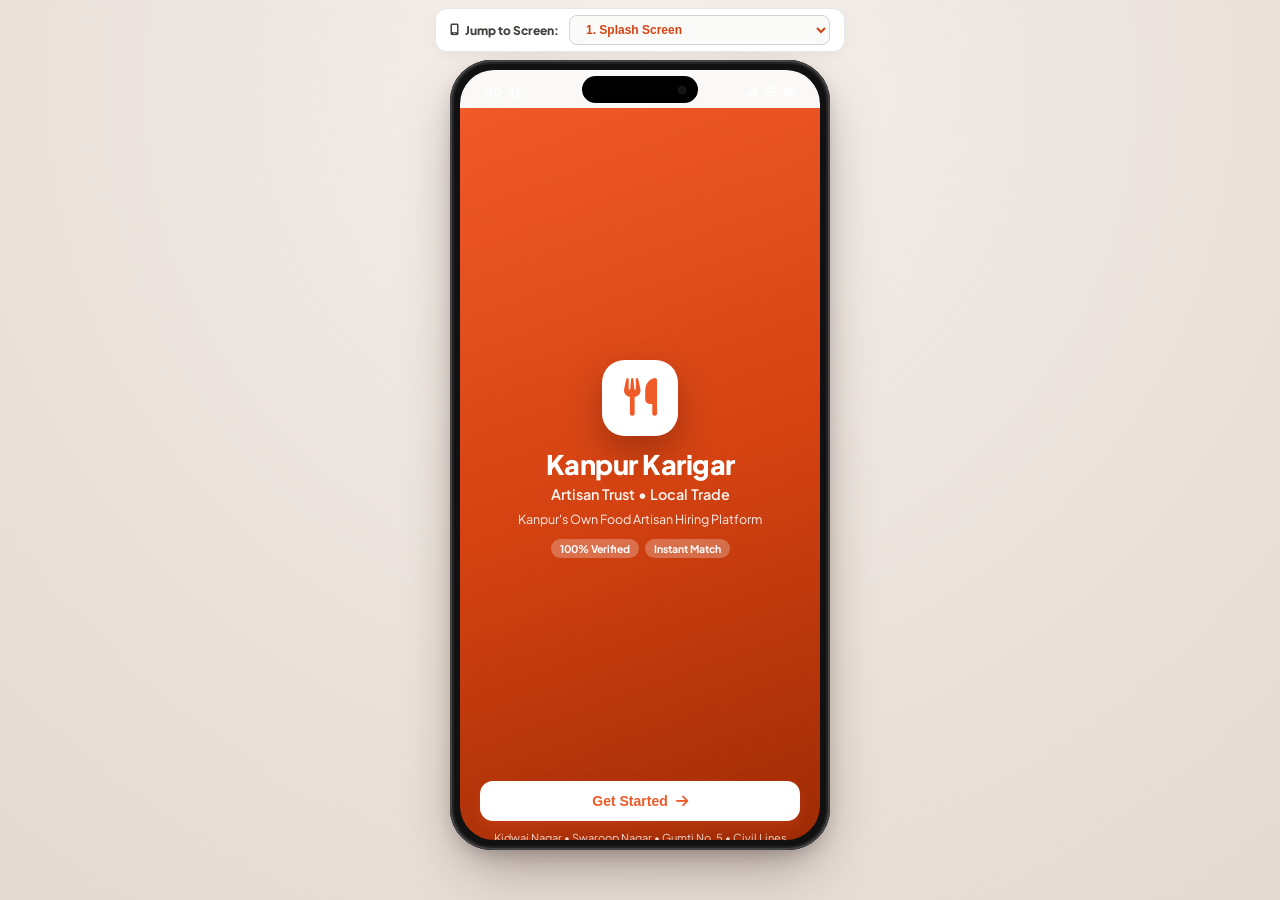
==== commit 910b93ab: "feat: implement reactive dummy data store & interactive controls across all screens" ====
--- a/index.html
+++ b/index.html
@@ -102,6 +102,7 @@
     flex-shrink: 0;
     display: flex;
     flex-direction: column;
+    overflow: hidden;
   }
 
   /* Dynamic Island Notch */
@@ -253,6 +254,7 @@
     cursor: pointer;
     box-shadow: 0 6px 16px -3px rgba(240, 90, 40, 0.35);
     transition: all 0.15s;
+    user-select: none;
   }
   .btn-primary:active { transform: scale(0.98); }
 
@@ -270,6 +272,8 @@
     justify-content: center;
     gap: 8px;
     cursor: pointer;
+    transition: all 0.15s;
+    user-select: none;
   }
   .btn-outline:active { transform: scale(0.98); }
 
@@ -288,7 +292,9 @@
     gap: 8px;
     cursor: pointer;
     box-shadow: 0 5px 14px -3px rgba(37, 211, 102, 0.3);
-  }
+    transition: all 0.15s;
+  }
+  .btn-whatsapp:active { transform: scale(0.98); }
 
   .card {
     background: var(--card-white);
@@ -297,6 +303,7 @@
     padding: 14px;
     margin-bottom: 10px;
     box-shadow: var(--shadow-sm);
+    transition: all 0.2s ease;
   }
 
   .tag {
@@ -309,9 +316,14 @@
     border-radius: 999px;
     background: #F5F5F4;
     color: #57534E;
+    transition: all 0.15s;
   }
   .tag.primary { background: var(--primary-light); color: var(--primary-dark); }
   .tag.green { background: var(--accent-green-light); color: var(--accent-green); }
+  .tag.interactive { cursor: pointer; }
+  .tag.interactive.selected { background: var(--primary); color: #FFF; }
+  .tag.removable { cursor: pointer; }
+  .tag.removable:hover { background: #FEE2E2; color: #DC2626; }
 
   /* Input wrapper */
   .input-group { margin-bottom: 12px; }
@@ -353,10 +365,10 @@
     font-size: 19px;
     font-weight: 800;
     color: var(--primary);
-    display: flex;
-    align-items: center;
-    justify-content: center;
-  }
+    outline: none;
+    transition: all 0.15s;
+  }
+  .otp-box:focus { border-color: var(--primary); background: var(--primary-light); }
   .otp-box.filled { border-color: var(--primary); background: var(--primary-light); }
 
   /* Stat Grid */
@@ -371,7 +383,10 @@
     border: 1px solid var(--border-light);
     border-radius: 14px;
     padding: 11px 13px;
-  }
+    cursor: pointer;
+    transition: transform 0.15s, box-shadow 0.15s;
+  }
+  .stat-card:hover { transform: translateY(-2px); box-shadow: var(--shadow-md); }
   .stat-num { font-size: 22px; font-weight: 800; color: var(--primary-dark); }
   .stat-label { font-size: 11px; font-weight: 600; color: var(--text-secondary); margin-top: 2px; }
 
@@ -414,6 +429,7 @@
     background: #FFF;
     border: 1px solid var(--border-light);
     cursor: pointer;
+    transition: all 0.15s;
   }
   .cat-pill.active {
     background: var(--primary);
@@ -433,6 +449,7 @@
     justify-content: center;
     font-size: 18px;
     font-weight: 800;
+    flex-shrink: 0;
   }
 
   /* Back Button Header */
@@ -453,11 +470,144 @@
     border: none;
     cursor: pointer;
   }
+
+  /* Stepper Buttons for Post Job */
+  .stepper {
+    display: flex;
+    align-items: center;
+    border: 1.5px solid #E7E5E4;
+    border-radius: 11px;
+    background: #FFF;
+    overflow: hidden;
+  }
+  .stepper button {
+    background: #F5F5F4;
+    border: none;
+    width: 38px;
+    height: 38px;
+    font-size: 16px;
+    font-weight: 800;
+    color: #44403C;
+    cursor: pointer;
+  }
+  .stepper button:active { background: #E7E5E4; }
+  .stepper input {
+    width: 100%;
+    border: none;
+    text-align: center;
+    font-size: 14px;
+    font-weight: 800;
+    outline: none;
+  }
+
+  /* Toast Notification */
+  #appToast {
+    position: absolute;
+    top: 50px;
+    left: 50%;
+    transform: translateX(-50%) translateY(-20px);
+    background: #1C1917;
+    color: #FFF;
+    padding: 8px 16px;
+    border-radius: 999px;
+    font-size: 12px;
+    font-weight: 700;
+    box-shadow: 0 10px 25px rgba(0,0,0,0.3);
+    z-index: 250;
+    opacity: 0;
+    pointer-events: none;
+    transition: all 0.25s cubic-bezier(0.16, 1, 0.3, 1);
+    white-space: nowrap;
+    display: flex;
+    align-items: center;
+    gap: 6px;
+  }
+  #appToast.show {
+    opacity: 1;
+    transform: translateX(-50%) translateY(0);
+  }
+
+  /* Simulated Call Overlay */
+  #callOverlay {
+    position: absolute;
+    inset: 0;
+    background: linear-gradient(180deg, #18181B 0%, #09090B 100%);
+    z-index: 300;
+    display: none;
+    flex-direction: column;
+    justify-content: space-between;
+    align-items: center;
+    padding: 70px 24px 40px 24px;
+    color: #FFF;
+    text-align: center;
+    border-radius: clamp(30px, 3.8vh, 42px);
+  }
+  #callOverlay.active { display: flex; animation: fadeIn 0.25s ease-out; }
+
+  /* Booking Confirmation Bottom Sheet Modal */
+  .modal-backdrop {
+    position: absolute;
+    inset: 0;
+    background: rgba(0,0,0,0.5);
+    z-index: 210;
+    display: none;
+    align-items: flex-end;
+    border-radius: clamp(30px, 3.8vh, 42px);
+  }
+  .modal-backdrop.active { display: flex; animation: fadeIn 0.15s ease-out; }
+  .bottom-sheet {
+    background: #FFF;
+    width: 100%;
+    border-radius: 24px 24px 0 0;
+    padding: 20px 18px 28px 18px;
+    box-shadow: 0 -10px 30px rgba(0,0,0,0.15);
+    animation: slideUp 0.2s cubic-bezier(0.16, 1, 0.3, 1);
+  }
+  @keyframes slideUp {
+    from { transform: translateY(100%); }
+    to { transform: translateY(0); }
+  }
+
+  /* Chat Message Bubbles */
+  .chat-bubble-bot {
+    background: #FFF;
+    border: 1px solid #E7E5E4;
+    border-radius: 14px 14px 14px 0;
+    padding: 10px 14px;
+    font-size: 12.5px;
+    line-height: 1.45;
+    margin-bottom: 8px;
+    max-width: 85%;
+    box-shadow: var(--shadow-sm);
+  }
+  .chat-bubble-user {
+    background: #DCF8C6;
+    border-radius: 14px 14px 0 14px;
+    padding: 8px 14px;
+    font-size: 13.5px;
+    font-weight: 700;
+    margin-left: auto;
+    margin-bottom: 8px;
+    width: fit-content;
+    box-shadow: var(--shadow-sm);
+  }
+  .typing-dots span {
+    display: inline-block;
+    width: 6px;
+    height: 6px;
+    border-radius: 50%;
+    background: #78716C;
+    margin: 0 2px;
+    animation: blink 1.2s infinite ease-in-out;
+  }
+  .typing-dots span:nth-child(2) { animation-delay: 0.2s; }
+  .typing-dots span:nth-child(3) { animation-delay: 0.4s; }
+  @keyframes blink { 0%, 100% { opacity: 0.3; transform: scale(0.8); } 50% { opacity: 1; transform: scale(1.1); } }
 </style>
 </head>
 <body>
 
-  <!-- Screen Selector Bar (Synced to current screen) -->
+  <!-- Screen Selector Bar -->
   <div class="screen-selector-bar">
     <span><i class="fa-solid fa-mobile-screen"></i> Jump to Screen:</span>
     <select id="screenSelect" class="screen-select" onchange="goToScreen(this.value)">
@@ -481,8 +631,59 @@
 
   <!-- Device Mockup Shell -->
   <div class="device-wrapper">
+    <!-- Dynamic Island Notch -->
     <div class="notch"><div class="lens"></div></div>
 
+    <!-- Floating In-App Toast -->
+    <div id="appToast"><i class="fa-solid fa-circle-check" style="color:#22C55E;"></i> <span id="toastMsg">Action Done</span></div>
+
+    <!-- Simulated Phone Call Modal -->
+    <div id="callOverlay">
+      <div>
+        <div style="font-size:12px;color:#A1A1AA;text-transform:uppercase;letter-spacing:1px;">Kanpur Karigar Admin Line</div>
+        <div id="callTargetName" style="font-size:22px;font-weight:800;margin-top:6px;">Ramesh Kumar</div>
+        <div id="callTargetPhone" style="font-size:14px;color:#D4D4D8;margin-top:4px;">+91-98390-14821</div>
+        <div id="callTimer" style="font-size:13px;color:#22C55E;font-weight:700;margin-top:8px;">Calling...</div>
+      </div>
+      <div style="width:110px;height:110px;border-radius:50%;background:#27272A;display:flex;align-items:center;justify-content:center;margin:20px auto;border:2px solid #3F3F46;">
+        <i class="fa-solid fa-phone" style="font-size:42px;color:#22C55E;"></i>
+      </div>
+      <div style="width:100%;">
+        <button onclick="endSimulatedCall()" style="background:#EF4444;color:#FFF;border:none;border-radius:50px;padding:14px 28px;font-size:15px;font-weight:800;width:100%;cursor:pointer;display:flex;align-items:center;justify-content:center;gap:8px;">
+          <i class="fa-solid fa-phone-slash"></i> End Call
+        </button>
+      </div>
+    </div>
+
+    <!-- Booking / Connect Sheet Modal -->
+    <div id="bookingModal" class="modal-backdrop" onclick="if(event.target===this) closeBookingModal()">
+      <div class="bottom-sheet">
+        <div style="width:40px;height:4px;border-radius:999px;background:#E7E5E4;margin:0 auto 14px auto;"></div>
+        <h3 id="modalArtisanTitle" style="font-size:17px;font-weight:800;color:#1C1917;">Connect with Ramesh Kumar</h3>
+        <p style="font-size:12px;color:var(--text-secondary);margin:4px 0 14px 0;">Our Kanpur Admin Team verifies artisan availability and connects you directly via telephone.</p>
+        
+        <div class="input-group">
+          <label class="input-label">When do you need the artisan?</label>
+          <select id="bookingShiftSelect" class="input-field" style="background:#FFF;">
+            <option>Today Evening / Night (Urgent)</option>
+            <option selected>Tomorrow Morning Shift</option>
+            <option>Upcoming Wedding Event (Next 3 Days)</option>
+            <option>Full-Time Monthly Trial</option>
+          </select>
+        </div>
+
+        <div class="input-group">
+          <label class="input-label">Special Notes for Admin Desk</label>
+          <input id="bookingNotesInput" type="text" class="input-field" placeholder="e.g. Need expert for 50kg Desi Ghee Jalebi">
+        </div>
+
+        <button class="btn-primary" onclick="submitBookingRequest()">
+          <i class="fa-solid fa-headset"></i> Confirm Admin Match Request (Free)
+        </button>
+      </div>
+    </div>
+
+    <!-- Screen Viewport -->
     <div class="screen-viewport">
       <!-- Dynamic Status Bar -->
       <div class="status-bar" id="appStatusBar">
@@ -524,23 +725,23 @@
         <h2 style="font-size:20px;font-weight:800;margin-bottom:4px;">Choose Language</h2>
         <p style="font-size:12.5px;color:var(--text-secondary);margin-bottom:16px;">Select your preferred app browsing language</p>
 
-        <div class="card" style="border:2px solid var(--primary);background:var(--primary-light);cursor:pointer;">
+        <div id="langCardEn" class="card" style="border:2px solid var(--primary);background:var(--primary-light);cursor:pointer;" onclick="selectLanguage('English')">
           <div style="display:flex;justify-content:space-between;align-items:center;">
             <div>
-              <div style="font-size:16px;font-weight:800;color:var(--primary-dark);">English (Selected)</div>
+              <div style="font-size:16px;font-weight:800;color:var(--primary-dark);">English</div>
               <div style="font-size:11.5px;color:var(--text-secondary);margin-top:2px;">Standard app experience in English</div>
             </div>
-            <i class="fa-solid fa-circle-check" style="color:var(--primary);font-size:20px;"></i>
-          </div>
-        </div>
-
-        <div class="card" style="cursor:pointer;opacity:0.75;">
+            <i id="langCheckEn" class="fa-solid fa-circle-check" style="color:var(--primary);font-size:20px;"></i>
+          </div>
+        </div>
+
+        <div id="langCardHi" class="card" style="cursor:pointer;opacity:0.75;" onclick="selectLanguage('Hindi')">
           <div style="display:flex;justify-content:space-between;align-items:center;">
             <div>
               <div style="font-size:16px;font-weight:700;">Hindi (हिन्दी)</div>
               <div style="font-size:11.5px;color:var(--text-secondary);margin-top:2px;">Regional language audio assistance</div>
             </div>
-            <i class="fa-regular fa-circle" style="color:#D6D3D1;font-size:20px;"></i>
+            <i id="langCheckHi" class="fa-regular fa-circle" style="color:#D6D3D1;font-size:20px;"></i>
           </div>
         </div>
 
@@ -564,21 +765,21 @@
           <label class="input-label">Mobile Number</label>
           <div style="display:flex;align-items:center;background:#FFF;border:1.5px solid #E7E5E4;border-radius:11px;padding:9px 13px;">
             <span style="font-weight:700;color:#44403C;padding-right:8px;border-right:1px solid #D6D3D1;margin-right:8px;font-size:13px;">+91</span>
-            <input type="tel" value="98390 12345" style="border:none;background:transparent;font-size:14px;font-weight:700;width:100%;outline:none;">
+            <input id="loginPhoneInput" type="tel" value="98390 12345" style="border:none;background:transparent;font-size:14px;font-weight:700;width:100%;outline:none;">
           </div>
         </div>
 
         <div class="input-group">
           <label class="input-label">Enter 4-Digit OTP Code</label>
           <div class="otp-boxes">
-            <div class="otp-box filled">7</div>
-            <div class="otp-box filled">4</div>
-            <div class="otp-box filled">9</div>
-            <div class="otp-box">1</div>
-          </div>
-        </div>
-
-        <button class="btn-primary" onclick="goToScreen('screen-role')">
+            <input type="text" maxlength="1" class="otp-box filled" value="7" oninput="handleOtpInput(this, 1)">
+            <input type="text" maxlength="1" class="otp-box filled" value="4" oninput="handleOtpInput(this, 2)">
+            <input type="text" maxlength="1" class="otp-box filled" value="9" oninput="handleOtpInput(this, 3)">
+            <input type="text" maxlength="1" class="otp-box filled" value="1" oninput="handleOtpInput(this, null)">
+          </div>
+        </div>
+
+        <button class="btn-primary" onclick="verifyLoginOtp()">
           Verify OTP & Continue <i class="fa-solid fa-arrow-right"></i>
         </button>
 
@@ -586,7 +787,7 @@
           <span>— or quick login with —</span>
         </div>
 
-        <button class="btn-whatsapp" onclick="goToScreen('screen-dashboard')">
+        <button class="btn-whatsapp" onclick="quickLoginWhatsApp()">
           <i class="fa-brands fa-whatsapp" style="font-size:17px;"></i> Continue with WhatsApp
         </button>
       </div>
@@ -600,7 +801,7 @@
         <h2 style="font-size:20px;font-weight:800;margin-bottom:4px;">Select Account Type</h2>
         <p style="font-size:12.5px;color:var(--text-secondary);margin-bottom:18px;">How would you like to use Kanpur Karigar?</p>
 
-        <div class="card" style="border:2px solid var(--primary);background:var(--primary-light);cursor:pointer;margin-bottom:12px;" onclick="goToScreen('screen-employer-reg')">
+        <div class="card" style="border:2px solid var(--primary);background:var(--primary-light);cursor:pointer;margin-bottom:12px;" onclick="selectRole('employer')">
           <div style="display:flex;gap:12px;align-items:center;">
             <div style="width:50px;height:50px;border-radius:14px;background:#FFF;display:flex;align-items:center;justify-content:center;color:var(--primary);font-size:22px;">
               <i class="fa-solid fa-shop"></i>
@@ -612,7 +813,7 @@
           </div>
         </div>
 
-        <div class="card" style="cursor:pointer;" onclick="goToScreen('screen-karigar-reg')">
+        <div class="card" style="cursor:pointer;" onclick="selectRole('karigar')">
           <div style="display:flex;gap:12px;align-items:center;">
             <div style="width:50px;height:50px;border-radius:14px;background:#F5F5F4;display:flex;align-items:center;justify-content:center;color:#44403C;font-size:22px;">
               <i class="fa-solid fa-hat-chef"></i>
@@ -637,38 +838,39 @@
         <div class="card">
           <div class="input-group">
             <label class="input-label">Owner / Manager Full Name</label>
-            <input type="text" class="input-field" value="Rajesh Sharma">
+            <input id="empOwnerInput" type="text" class="input-field" value="Rajesh Sharma">
           </div>
 
           <div class="input-group">
             <label class="input-label">Business / Shop Name</label>
-            <input type="text" class="input-field" value="Sharma Sweets & Caterers">
+            <input id="empBusinessInput" type="text" class="input-field" value="Sharma Sweets & Caterers">
           </div>
 
           <div class="input-group">
             <label class="input-label">Business Category</label>
-            <div style="display:flex;flex-wrap:wrap;gap:5px;margin-top:4px;">
-              <span class="tag primary">Sweet Shop</span>
-              <span class="tag">Catering</span>
-              <span class="tag">Dhaba</span>
-              <span class="tag">Restaurant</span>
-              <span class="tag">Food Cart</span>
+            <div id="empCategoryChips" style="display:flex;flex-wrap:wrap;gap:5px;margin-top:4px;">
+              <span class="tag interactive selected" onclick="toggleCategoryChip(this)">Sweet Shop</span>
+              <span class="tag interactive" onclick="toggleCategoryChip(this)">Catering</span>
+              <span class="tag interactive" onclick="toggleCategoryChip(this)">Dhaba</span>
+              <span class="tag interactive" onclick="toggleCategoryChip(this)">Restaurant</span>
+              <span class="tag interactive" onclick="toggleCategoryChip(this)">Food Cart</span>
             </div>
           </div>
 
           <div class="input-group" style="margin-bottom:0;">
             <label class="input-label">Operating Locality in Kanpur</label>
-            <select class="input-field" style="background:#FFF;">
+            <select id="empLocalitySelect" class="input-field" style="background:#FFF;">
               <option selected>Kidwai Nagar, Kanpur</option>
               <option>Gumti No. 5, Kanpur</option>
               <option>Swaroop Nagar, Kanpur</option>
               <option>Govind Nagar, Kanpur</option>
               <option>Civil Lines, Kanpur</option>
+              <option>Birhana Road, Kanpur</option>
             </select>
           </div>
         </div>
 
-        <button class="btn-primary" onclick="goToScreen('screen-dashboard')">
+        <button class="btn-primary" onclick="submitEmployerReg()">
           Create Business Profile <i class="fa-solid fa-arrow-right"></i>
         </button>
       </div>
@@ -678,24 +880,24 @@
         <div style="display:flex;justify-content:space-between;align-items:center;margin:4px 0 12px 0;">
           <div>
             <div style="font-size:12px;color:var(--text-secondary);font-weight:600;">Welcome back,</div>
-            <div style="font-size:18px;font-weight:800;">Sharma Sweets 👋</div>
+            <div id="dashBusinessTitle" style="font-size:18px;font-weight:800;">Sharma Sweets 👋</div>
           </div>
           <span class="tag green"><i class="fa-solid fa-circle-check"></i> Verified Owner</span>
         </div>
 
         <!-- 4 Metrics Grid -->
         <div class="stat-grid">
-          <div class="stat-card" onclick="goToScreen('screen-post-job')" style="cursor:pointer;">
-            <div class="stat-num">03</div>
+          <div class="stat-card" onclick="goToScreen('screen-post-job')">
+            <div id="metricActiveDemands" class="stat-num">02</div>
             <div class="stat-label">Active Demands</div>
           </div>
-          <div class="stat-card" onclick="goToScreen('screen-notifications')" style="cursor:pointer;">
-            <div class="stat-num">14</div>
+          <div class="stat-card" onclick="goToScreen('screen-notifications')">
+            <div id="metricApplicants" class="stat-num">12</div>
             <div class="stat-label">Applicant Karigars</div>
           </div>
-          <div class="stat-card">
-            <div class="stat-num">02</div>
-            <div class="stat-label">On Duty Today</div>
+          <div class="stat-card" onclick="filterByAvailability('immediate')">
+            <div id="metricShortlisted" class="stat-num">04</div>
+            <div class="stat-label">Shortlisted Talent</div>
           </div>
           <div class="stat-card">
             <div class="stat-num">₹4,200</div>
@@ -708,7 +910,7 @@
           <span class="tag primary" style="background:#FFE0D3;color:var(--primary-dark);font-weight:800;">🚨 EMERGENCY SOS</span>
           <div style="font-size:14px;font-weight:800;color:#992905;margin:5px 0 3px 0;">Need an urgent replacement tonight?</div>
           <p style="font-size:11.5px;color:#78350F;margin-bottom:8px;">Dispatch verified halwais and cooks within 30 minutes in Kanpur</p>
-          <button class="btn-primary" style="padding:8px 14px;font-size:12px;width:auto;" onclick="goToScreen('screen-search')">
+          <button class="btn-primary" style="padding:8px 14px;font-size:12px;width:auto;" onclick="triggerSosBooking()">
             Book Instant Karigar <i class="fa-solid fa-bolt"></i>
           </button>
         </div>
@@ -723,40 +925,14 @@
           </button>
         </div>
 
-        <!-- Active Requirements -->
+        <!-- Active Requirements Container -->
         <div style="display:flex;justify-content:space-between;align-items:center;margin-bottom:8px;">
-          <h3 style="font-size:14px;font-weight:800;">My Active Requirements (2)</h3>
+          <h3 id="activeReqTitle" style="font-size:14px;font-weight:800;">My Active Requirements (2)</h3>
           <span style="font-size:11.5px;color:var(--primary);font-weight:700;cursor:pointer;" onclick="goToScreen('screen-post-job')">+ Post New</span>
         </div>
 
-        <div class="card" style="border-left:4px solid var(--primary);cursor:pointer;" onclick="goToScreen('screen-search')">
-          <div style="display:flex;justify-content:space-between;">
-            <div>
-              <div style="font-size:14px;font-weight:800;">Master Halwai • 2 Openings</div>
-              <div style="font-size:11.5px;color:var(--text-secondary);margin-top:2px;">Kidwai Nagar • ₹18,000/Month</div>
-            </div>
-            <span class="tag green">Active</span>
-          </div>
-          <div style="margin-top:8px;padding-top:8px;border-top:1px solid #F5F5F4;display:flex;justify-content:space-between;font-size:11.5px;">
-            <span><i class="fa-solid fa-users" style="color:var(--primary);"></i> <b>8 Applied</b></span>
-            <span><i class="fa-solid fa-bookmark" style="color:var(--secondary);"></i> <b>3 Shortlisted</b></span>
-            <span style="color:var(--primary);font-weight:700;">View →</span>
-          </div>
-        </div>
-
-        <div class="card" style="border-left:4px solid var(--secondary);cursor:pointer;" onclick="goToScreen('screen-search')">
-          <div style="display:flex;justify-content:space-between;">
-            <div>
-              <div style="font-size:14px;font-weight:800;">Tandoor & Roti Master • 1 Opening</div>
-              <div style="font-size:11.5px;color:var(--text-secondary);margin-top:2px;">Swaroop Nagar • ₹15,000/Month</div>
-            </div>
-            <span class="tag green">Active</span>
-          </div>
-          <div style="margin-top:8px;padding-top:8px;border-top:1px solid #F5F5F4;display:flex;justify-content:space-between;font-size:11.5px;">
-            <span><i class="fa-solid fa-users" style="color:var(--primary);"></i> <b>4 Applied</b></span>
-            <span><i class="fa-solid fa-bookmark" style="color:var(--secondary);"></i> <b>1 Shortlisted</b></span>
-            <span style="color:var(--primary);font-weight:700;">View →</span>
-          </div>
+        <div id="dashboardRequirementsList">
+          <!-- Populated by JavaScript -->
         </div>
       </div>
 
@@ -772,27 +948,34 @@
         <div class="card">
           <div class="input-group">
             <label class="input-label">Job Title / Role Required</label>
-            <input type="text" class="input-field" value="Master Halwai (Sweets Specialist)">
+            <input id="postJobTitle" type="text" class="input-field" value="Master Halwai (Sweets Specialist)">
           </div>
 
           <div class="input-group">
-            <label class="input-label">Required Craft & Dish Skills</label>
-            <div style="display:flex;flex-wrap:wrap;gap:5px;margin-bottom:6px;">
-              <span class="tag primary">Jalebi & Imarti ✕</span>
-              <span class="tag primary">Gulab Jamun ✕</span>
-              <span class="tag primary">Mawa Barfi ✕</span>
+            <label class="input-label">Required Craft & Dish Skills (Tap to remove)</label>
+            <div id="postJobSkillChips" style="display:flex;flex-wrap:wrap;gap:5px;margin-bottom:6px;">
+              <span class="tag primary removable" onclick="removeSkillChip(this)">Jalebi & Imarti ✕</span>
+              <span class="tag primary removable" onclick="removeSkillChip(this)">Gulab Jamun ✕</span>
+              <span class="tag primary removable" onclick="removeSkillChip(this)">Mawa Barfi ✕</span>
             </div>
-            <input type="text" class="input-field" placeholder="+ Add more skills (e.g. Kaju Katli)">
+            <div style="display:flex;gap:6px;">
+              <input id="newSkillInput" type="text" class="input-field" placeholder="+ Add skill (e.g. Kaju Katli)" onkeydown="if(event.key==='Enter'){addSkillChip();event.preventDefault();}">
+              <button onclick="addSkillChip()" style="background:#F5F5F4;border:1px solid #D6D3D1;border-radius:10px;padding:0 12px;font-weight:800;cursor:pointer;">+</button>
+            </div>
           </div>
 
           <div style="display:grid;grid-template-columns:1fr 1fr;gap:8px;">
             <div class="input-group">
               <label class="input-label">Vacancies</label>
-              <input type="number" class="input-field" value="2">
+              <div class="stepper">
+                <button type="button" onclick="stepVacancy(-1)">-</button>
+                <input id="postJobVacancies" type="text" value="2" readonly>
+                <button type="button" onclick="stepVacancy(1)">+</button>
+              </div>
             </div>
             <div class="input-group">
               <label class="input-label">Min. Experience</label>
-              <select class="input-field" style="background:#FFF;">
+              <select id="postJobExp" class="input-field" style="background:#FFF;">
                 <option>2+ Years</option>
                 <option selected>5+ Years</option>
                 <option>8+ Years</option>
@@ -803,8 +986,8 @@
           <div class="input-group">
             <label class="input-label">Salary Offer</label>
             <div style="display:flex;gap:8px;">
-              <input type="text" class="input-field" value="₹18,000 - ₹20,000" style="width:65%;">
-              <select class="input-field" style="width:35%;background:#FFF;">
+              <input id="postJobSalary" type="text" class="input-field" value="₹18,000 - ₹20,000" style="width:65%;">
+              <select id="postJobSalaryType" class="input-field" style="width:35%;background:#FFF;">
                 <option selected>Monthly</option>
                 <option>Daily</option>
               </select>
@@ -813,15 +996,15 @@
 
           <div class="input-group" style="margin-bottom:0;">
             <label class="input-label">Job Duration Type</label>
-            <div style="display:flex;gap:5px;">
-              <span class="tag primary">Full Time</span>
-              <span class="tag">Part Time</span>
-              <span class="tag">Wedding / Event</span>
+            <div id="durationChips" style="display:flex;gap:5px;">
+              <span class="tag interactive selected" onclick="selectDurationChip(this)">Full Time</span>
+              <span class="tag interactive" onclick="selectDurationChip(this)">Part Time</span>
+              <span class="tag interactive" onclick="selectDurationChip(this)">Wedding / Event</span>
             </div>
           </div>
         </div>
 
-        <button class="btn-primary" onclick="alert('Requirement successfully published! Broadcasted to local artisans.'); goToScreen('screen-dashboard');">
+        <button class="btn-primary" onclick="submitNewRequirement()">
           Publish Requirement (Free) <i class="fa-solid fa-paper-plane"></i>
         </button>
       </div>
@@ -830,85 +1013,26 @@
       <div id="screen-search" class="app-screen">
         <div class="screen-back-header">
           <button class="btn-back" onclick="goToScreen('screen-dashboard')"><i class="fa-solid fa-arrow-left"></i> Dashboard</button>
-          <span class="tag green">34 Available Now</span>
+          <span id="searchAvailableBadge" class="tag green">6 Available Now</span>
         </div>
 
         <div class="search-bar">
           <i class="fa-solid fa-magnifying-glass" style="color:#A8A29E;"></i>
-          <input type="text" placeholder="Search craft (e.g. Halwai, Tandoor)">
-          <i class="fa-solid fa-microphone" style="color:var(--primary);cursor:pointer;" onclick="alert('Listening for craft or dish in Kanpur...')"></i>
-        </div>
-
-        <div class="category-scroll">
-          <div class="cat-pill active">All Artisans</div>
-          <div class="cat-pill">Halwai</div>
-          <div class="cat-pill">Bawarchi</div>
-          <div class="cat-pill">Chaat Master</div>
-          <div class="cat-pill">Tandoor Cook</div>
-        </div>
-
-        <!-- Karigar 1 -->
-        <div class="card">
-          <div style="display:flex;gap:10px;align-items:center;margin-bottom:8px;">
-            <div class="karigar-avatar">RK</div>
-            <div style="flex:1;">
-              <div style="display:flex;justify-content:space-between;align-items:center;">
-                <b style="font-size:15px;">Ramesh Kumar</b>
-                <span class="tag green"><i class="fa-solid fa-check"></i> Verified</span>
-              </div>
-              <div style="font-size:11.5px;color:var(--text-secondary);margin-top:2px;">
-                Halwai • 8 Yrs Exp • Govind Nagar (2.4 km)
-              </div>
-            </div>
-          </div>
-          <div style="display:flex;flex-wrap:wrap;gap:5px;margin:6px 0;">
-            <span class="tag primary">Desi Ghee Jalebi</span>
-            <span class="tag primary">Gulab Jamun</span>
-            <span class="tag primary">Khoya Sweets</span>
-          </div>
-          <div style="display:flex;justify-content:space-between;align-items:center;margin-top:8px;padding-top:8px;border-top:1px solid #F5F5F4;">
-            <div>
-              <div style="font-size:10.5px;color:var(--text-secondary);">Expected Wage:</div>
-              <div style="font-size:14px;font-weight:800;color:var(--primary-dark);">₹18,000 / Month</div>
-            </div>
-            <div style="display:flex;gap:6px;">
-              <button class="btn-primary" style="padding:7px 12px;font-size:11.5px;width:auto;" onclick="goToScreen('screen-karigar-profile')">
-                View Profile
-              </button>
-              <button class="btn-outline" style="padding:7px 10px;font-size:11.5px;width:auto;" onclick="alert('Ramesh Kumar added to your shortlist!');">
-                Shortlist
-              </button>
-            </div>
-          </div>
-        </div>
-
-        <!-- Karigar 2 -->
-        <div class="card">
-          <div style="display:flex;gap:10px;align-items:center;margin-bottom:8px;">
-            <div class="karigar-avatar" style="background:#DCFCE7;color:var(--accent-green);">SY</div>
-            <div style="flex:1;">
-              <div style="display:flex;justify-content:space-between;align-items:center;">
-                <b style="font-size:15px;">Suresh Yadav</b>
-                <span class="tag green"><i class="fa-solid fa-check"></i> Verified</span>
-              </div>
-              <div style="font-size:11.5px;color:var(--text-secondary);margin-top:2px;">
-                Halwai & Chaat Master • 5 Yrs • Kidwai Nagar
-              </div>
-            </div>
-          </div>
-          <div style="display:flex;flex-wrap:wrap;gap:5px;margin:6px 0;">
-            <span class="tag primary">Kaju Katli</span>
-            <span class="tag primary">Aloo Tikki Chaat</span>
-          </div>
-          <div style="display:flex;justify-content:space-between;align-items:center;margin-top:8px;padding-top:8px;border-top:1px solid #F5F5F4;">
-            <div>
-              <div style="font-size:10.5px;color:var(--text-secondary);">Expected Wage:</div>
-              <div style="font-size:14px;font-weight:800;color:var(--primary-dark);">₹16,000 / Month</div>
-            </div>
-            <button class="btn-primary" style="padding:7px 12px;font-size:11.5px;width:auto;" onclick="goToScreen('screen-karigar-profile')">
-              View Profile
-            </button>
-          </div>
+          <input id="karigarSearchInput" type="text" placeholder="Search craft or dish (e.g. Jalebi, Biryani, Tandoor)" oninput="filterKarigars()">
+          <i class="fa-solid fa-microphone" style="color:var(--primary);cursor:pointer;" onclick="simulateVoiceSearch()"></i>
+        </div>
+
+        <div class="category-scroll" id="categoryScrollPills">
+          <div class="cat-pill active" onclick="selectSearchCategory('All Artisans', this)">All Artisans</div>
+          <div class="cat-pill" onclick="selectSearchCategory('Halwai', this)">Halwai</div>
+          <div class="cat-pill" onclick="selectSearchCategory('Bawarchi', this)">Bawarchi</div>
+          <div class="cat-pill" onclick="selectSearchCategory('Chaat Master', this)">Chaat Master</div>
+          <div class="cat-pill" onclick="selectSearchCategory('Tandoor Cook', this)">Tandoor Cook</div>
+        </div>
+
+        <!-- Dynamic Karigar Cards List -->
+        <div id="karigarsListContainer">
+          <!-- Populated by JavaScript -->
         </div>
       </div>
 
@@ -920,26 +1044,23 @@
         </div>
 
         <div class="card" style="text-align:center;">
-          <div class="karigar-avatar" style="width:64px;height:64px;font-size:24px;margin:0 auto 8px auto;">RK</div>
-          <h2 style="font-size:18px;font-weight:800;">Ramesh Kumar</h2>
-          <p style="font-size:12px;color:var(--text-secondary);margin-top:2px;">Master Halwai • 8 Years Experience</p>
+          <div id="profileAvatar" class="karigar-avatar" style="width:64px;height:64px;font-size:24px;margin:0 auto 8px auto;">RK</div>
+          <h2 id="profileName" style="font-size:18px;font-weight:800;">Ramesh Kumar</h2>
+          <p id="profileCraftExp" style="font-size:12px;color:var(--text-secondary);margin-top:2px;">Master Halwai • 8 Years Experience</p>
 
           <div style="display:flex;justify-content:center;gap:6px;margin:10px 0;">
-            <span class="tag primary">Govind Nagar, Kanpur</span>
-            <span class="tag green">Available Immediately</span>
+            <span id="profileLocalityTag" class="tag primary">Govind Nagar, Kanpur</span>
+            <span id="profileStatusTag" class="tag green">Available Immediately</span>
           </div>
 
           <div style="border-top:1px solid #F5F5F4;padding-top:10px;text-align:left;">
             <div style="font-size:11.5px;font-weight:700;color:var(--text-secondary);margin-bottom:5px;">Specialty Dishes:</div>
-            <div style="display:flex;flex-wrap:wrap;gap:5px;">
-              <span class="tag">Pure Desi Ghee Jalebi</span>
-              <span class="tag">Gulab Jamun</span>
-              <span class="tag">Mawa Barfi</span>
-              <span class="tag">Shahi Samosa</span>
+            <div id="profileSpecialtiesChips" style="display:flex;flex-wrap:wrap;gap:5px;">
+              <!-- Populated by JS -->
             </div>
 
             <div style="font-size:11.5px;font-weight:700;color:var(--text-secondary);margin:10px 0 3px 0;">Expected Wage:</div>
-            <div style="font-size:16px;font-weight:800;color:var(--primary-dark);">₹18,000 / Month (or ₹1,500/Day)</div>
+            <div id="profileWage" style="font-size:16px;font-weight:800;color:var(--primary-dark);">₹18,000 / Month (or ₹1,500/Day)</div>
           </div>
         </div>
 
@@ -957,10 +1078,10 @@
         </div>
 
         <div style="display:flex;flex-direction:column;gap:8px;">
-          <button class="btn-primary" onclick="alert('Contact request sent! Our Kanpur Admin team will connect you to Ramesh Kumar within 15 minutes.'); goToScreen('screen-admin-panel');">
+          <button class="btn-primary" onclick="openBookingModalForSelected()">
             <i class="fa-solid fa-headset"></i> Connect via Admin (Free)
           </button>
-          <button class="btn-outline" onclick="alert('Ramesh Kumar shortlisted!');">
+          <button id="profileShortlistBtn" class="btn-outline" onclick="toggleShortlistSelected()">
             <i class="fa-solid fa-bookmark"></i> Shortlist Profile
           </button>
         </div>
@@ -977,7 +1098,7 @@
 
         <div class="card">
           <div style="text-align:center;margin-bottom:12px;">
-            <div style="width:60px;height:60px;border-radius:50%;background:#F5F5F4;border:2px dashed #D6D3D1;display:flex;align-items:center;justify-content:center;margin:0 auto;cursor:pointer;" onclick="alert('Camera / Gallery opened')">
+            <div id="workerPhotoPreview" style="width:60px;height:60px;border-radius:50%;background:#F5F5F4;border:2px dashed #D6D3D1;display:flex;align-items:center;justify-content:center;margin:0 auto;cursor:pointer;" onclick="triggerPhotoUpload()">
               <i class="fa-solid fa-camera" style="font-size:20px;color:#A8A29E;"></i>
             </div>
             <span style="font-size:10.5px;color:var(--primary);font-weight:700;margin-top:5px;display:block;">Upload Photo or Selfie</span>
@@ -985,12 +1106,12 @@
 
           <div class="input-group">
             <label class="input-label">Full Name</label>
-            <input type="text" class="input-field" value="Suresh Kumar Kashyap">
+            <input id="workerNameInput" type="text" class="input-field" value="Suresh Kumar Kashyap">
           </div>
 
           <div class="input-group">
             <label class="input-label">Primary Craft Specialization</label>
-            <select class="input-field" style="background:#FFF;">
+            <select id="workerCraftSelect" class="input-field" style="background:#FFF;">
               <option selected>Halwai (Sweets & Snacks Specialist)</option>
               <option>Bawarchi (Curries, Rice & Gravies)</option>
               <option>Tandoor & Roti Master</option>
@@ -1000,16 +1121,16 @@
 
           <div class="input-group">
             <label class="input-label">Years of Experience</label>
-            <input type="number" class="input-field" value="5">
+            <input id="workerExpInput" type="number" class="input-field" value="5">
           </div>
 
           <div class="input-group" style="margin-bottom:0;">
             <label class="input-label">Expected Monthly Wage (₹)</label>
-            <input type="text" class="input-field" value="₹16,000 / Month">
-          </div>
-        </div>
-
-        <button class="btn-primary" onclick="goToScreen('screen-karigar-feed')">
+            <input id="workerWageInput" type="text" class="input-field" value="₹16,000 / Month">
+          </div>
+        </div>
+
+        <button class="btn-primary" onclick="submitWorkerReg()">
           Complete Profile & Start Working <i class="fa-solid fa-arrow-right"></i>
         </button>
       </div>
@@ -1019,60 +1140,23 @@
         <div style="display:flex;justify-content:space-between;align-items:center;margin-bottom:10px;">
           <div>
             <div style="font-size:11.5px;color:var(--text-secondary);">Welcome,</div>
-            <div style="font-size:17px;font-weight:800;">Suresh Karigar</div>
+            <div id="workerGreetingName" style="font-size:17px;font-weight:800;">Suresh Karigar</div>
           </div>
           <span class="tag green"><i class="fa-solid fa-circle"></i> Available for Work</span>
         </div>
 
         <!-- Monthly Earnings -->
         <div class="card" style="background:linear-gradient(135deg, #1C1917 0%, #292524 100%);color:#FFF;padding:12px;">
-          <div style="font-size:11.5px;opacity:0.8;">Earnings This Month (October)</div>
-          <div style="font-size:24px;font-weight:800;color:#FDE047;margin:3px 0;">₹24,800</div>
-          <div style="font-size:10.5px;opacity:0.85;">14 Catering Gigs Completed • 4.9 ⭐ Rating</div>
+          <div style="font-size:11.5px;opacity:0.8;">Earnings This Month (November)</div>
+          <div id="workerEarningsNum" style="font-size:24px;font-weight:800;color:#FDE047;margin:3px 0;">₹24,800</div>
+          <div id="workerGigsDone" style="font-size:10.5px;opacity:0.85;">14 Catering Gigs Completed • 4.9 ⭐ Rating</div>
         </div>
 
         <h3 style="font-size:14px;font-weight:800;margin:12px 0 6px 0;">Nearby Open Gigs in Kanpur</h3>
 
-        <!-- Gig 1 -->
-        <div class="card">
-          <div style="display:flex;justify-content:space-between;align-items:flex-start;">
-            <div>
-              <span class="tag primary">Wedding Order • 3 Days</span>
-              <div style="font-size:15px;font-weight:800;margin-top:4px;">Sharma Sweets & Caterers</div>
-              <div style="font-size:11.5px;color:var(--text-secondary);">Kidwai Nagar, Kanpur (2.4 km)</div>
-            </div>
-            <div style="text-align:right;">
-              <div style="font-size:15px;font-weight:800;color:var(--primary-dark);">₹1,800</div>
-              <div style="font-size:10.5px;color:var(--text-secondary);">Per Day</div>
-            </div>
-          </div>
-          <div style="margin-top:8px;padding-top:8px;border-top:1px solid #F5F5F4;display:flex;justify-content:space-between;align-items:center;">
-            <span style="font-size:11.5px;color:#16A34A;font-weight:700;"><i class="fa-solid fa-bowl-food"></i> Meals Included</span>
-            <button class="btn-primary" style="padding:6px 12px;font-size:11.5px;width:auto;" onclick="alert('Application submitted! Sharma Sweets will contact you through Admin.'); goToScreen('screen-whatsapp-chat');">
-              Quick Apply <i class="fa-solid fa-paper-plane"></i>
-            </button>
-          </div>
-        </div>
-
-        <!-- Gig 2 -->
-        <div class="card">
-          <div style="display:flex;justify-content:space-between;align-items:flex-start;">
-            <div>
-              <span class="tag">Full Time Job</span>
-              <div style="font-size:15px;font-weight:800;margin-top:4px;">Royal Dhaba & Restaurant</div>
-              <div style="font-size:11.5px;color:var(--text-secondary);">Govind Nagar, Kanpur (3.8 km)</div>
-            </div>
-            <div style="text-align:right;">
-              <div style="font-size:15px;font-weight:800;color:var(--primary-dark);">₹16,000</div>
-              <div style="font-size:10.5px;color:var(--text-secondary);">Per Month</div>
-            </div>
-          </div>
-          <div style="margin-top:8px;padding-top:8px;border-top:1px solid #F5F5F4;display:flex;justify-content:space-between;align-items:center;">
-            <span style="font-size:11.5px;color:#16A34A;font-weight:700;"><i class="fa-solid fa-clock"></i> 9 Hr Shift</span>
-            <button class="btn-primary" style="padding:6px 12px;font-size:11.5px;width:auto;" onclick="alert('Applied for Royal Dhaba!')">
-              Apply Now
-            </button>
-          </div>
+        <!-- Gigs List Container -->
+        <div id="karigarGigsList">
+          <!-- Populated by JS -->
         </div>
       </div>
 
@@ -1084,61 +1168,46 @@
         </div>
         <h2 style="font-size:19px;font-weight:800;margin-bottom:12px;">Notifications</h2>
 
-        <div class="card" style="border-left:4px solid var(--accent-green);">
-          <div style="display:flex;gap:10px;">
-            <i class="fa-solid fa-circle-check" style="color:var(--accent-green);font-size:18px;margin-top:2px;"></i>
-            <div style="flex:1;">
-              <div style="font-size:13.5px;font-weight:800;">Sharma Sweets Shortlisted You</div>
-              <div style="font-size:11.5px;color:var(--text-secondary);margin:2px 0 6px 0;">Master Halwai role • 14 Feb Wedding Order</div>
-              <button class="btn-primary" style="padding:6px 12px;font-size:11px;width:auto;" onclick="goToScreen('screen-whatsapp-chat')">
-                Open WhatsApp Broadcast
-              </button>
-            </div>
-          </div>
-        </div>
-
-        <div class="card" style="border-left:4px solid var(--primary);">
-          <div style="display:flex;gap:10px;">
-            <i class="fa-solid fa-bullhorn" style="color:var(--primary);font-size:18px;margin-top:2px;"></i>
-            <div>
-              <div style="font-size:13.5px;font-weight:800;">New Requirement Posted in Kidwai Nagar</div>
-              <div style="font-size:11.5px;color:var(--text-secondary);margin-top:2px;">2 Halwai needed • ₹18,000/Month</div>
-              <span style="font-size:10.5px;color:#A8A29E;display:block;margin-top:4px;">15 mins ago</span>
-            </div>
-          </div>
+        <div id="notificationsContainer">
+          <!-- Populated by JS -->
         </div>
       </div>
 
       <!-- ================= SCREEN 13: WHATSAPP CHAT ================= -->
       <div id="screen-whatsapp-chat" class="app-screen">
         <div style="background:#075E54;color:#FFF;padding:10px;border-radius:12px;margin-bottom:12px;display:flex;align-items:center;gap:8px;">
+          <button onclick="goToScreen('screen-dashboard')" style="background:none;border:none;color:#FFF;cursor:pointer;font-size:14px;"><i class="fa-solid fa-arrow-left"></i></button>
           <i class="fa-brands fa-whatsapp" style="font-size:22px;color:#25D366;"></i>
-          <div>
+          <div style="flex:1;">
             <div style="font-size:13.5px;font-weight:800;">Karigar Mitra Kanpur (Bot)</div>
-            <div style="font-size:10.5px;opacity:0.85;">Official Worker Dispatch Channel</div>
-          </div>
-        </div>
-
-        <!-- Bot Broadcast -->
-        <div class="card" style="font-size:12.5px;line-height:1.4;margin-bottom:8px;">
-          <b>New Requirement Broadcast:</b><br>
-          Sharma Sweets, Kidwai Nagar<br>
-          Halwai Karigar • <b>₹18,000 / Month</b><br>
-          Experience: 3+ Years • Full Time<br><br>
-          👉 If interested in this gig, reply <b>1</b>.
-        </div>
-
-        <!-- Worker 1 reply -->
-        <div style="background:#DCF8C6;padding:8px 16px;border-radius:12px 12px 0 12px;width:fit-content;margin-left:auto;margin-bottom:8px;font-weight:800;font-size:15px;">
-          1
-        </div>
-
-        <!-- Bot Response -->
-        <div class="card" style="font-size:12.5px;line-height:1.4;">
-          ✅ <b>Thank you!</b> Our Kanpur Admin Team has notified the employer and will call you shortly on your phone to connect both parties.
-        </div>
-
-        <button class="btn-primary" style="margin-top:14px;" onclick="goToScreen('screen-admin-panel')">
+            <div style="font-size:10.5px;opacity:0.85;">Official Worker Dispatch Channel • Online</div>
+          </div>
+        </div>
+
+        <!-- Chat Messages Container -->
+        <div id="chatMessagesContainer" style="min-height:220px;margin-bottom:12px;">
+          <!-- Populated dynamically -->
+        </div>
+
+        <!-- Quick Reply Action Chips -->
+        <div style="display:flex;gap:6px;margin-bottom:8px;">
+          <button onclick="sendQuickReply('1')" style="background:#FFF;border:1.5px solid #25D366;color:#075E54;padding:6px 12px;border-radius:999px;font-size:12px;font-weight:800;cursor:pointer;">
+            Reply 1 (Accept Gig)
+          </button>
+          <button onclick="sendQuickReply('2')" style="background:#FFF;border:1px solid #D6D3D1;color:#78716C;padding:6px 12px;border-radius:999px;font-size:12px;font-weight:700;cursor:pointer;">
+            Reply 2 (Not Available)
+          </button>
+        </div>
+
+        <!-- Chat Input Bar -->
+        <div style="display:flex;gap:6px;align-items:center;background:#FFF;border:1.5px solid #E7E5E4;border-radius:12px;padding:4px 8px;">
+          <input id="chatTextInput" type="text" placeholder="Type a message or 1 to accept..." style="border:none;outline:none;width:100%;font-size:13px;padding:6px;" onkeydown="if(event.key==='Enter') sendChatMessage()">
+          <button onclick="sendChatMessage()" style="background:#25D366;color:#FFF;border:none;width:34px;height:34px;border-radius:50%;cursor:pointer;display:flex;align-items:center;justify-content:center;">
+            <i class="fa-solid fa-paper-plane" style="font-size:12px;"></i>
+          </button>
+        </div>
+
+        <button class="btn-primary" style="margin-top:14px;background:#44403C;box-shadow:none;" onclick="goToScreen('screen-admin-panel')">
           View in Admin Matching Portal <i class="fa-solid fa-arrow-right"></i>
         </button>
       </div>
@@ -1152,25 +1221,25 @@
         <h2 style="font-size:19px;font-weight:800;margin-bottom:12px;">My Profile & Settings</h2>
 
         <div class="card" style="text-align:center;">
-          <div class="karigar-avatar" style="width:60px;height:60px;font-size:22px;margin:0 auto 8px auto;">SS</div>
-          <div style="font-size:17px;font-weight:800;">Sharma Sweets & Caterers</div>
-          <div style="font-size:11.5px;color:var(--text-secondary);margin-top:2px;">Kidwai Nagar, Kanpur • Member since 2024</div>
+          <div id="myAccountAvatar" class="karigar-avatar" style="width:60px;height:60px;font-size:22px;margin:0 auto 8px auto;">SS</div>
+          <div id="myAccountTitle" style="font-size:17px;font-weight:800;">Sharma Sweets & Caterers</div>
+          <div id="myAccountSubtitle" style="font-size:11.5px;color:var(--text-secondary);margin-top:2px;">Kidwai Nagar, Kanpur • Member since 2024</div>
         </div>
 
         <div class="card">
           <div style="display:flex;justify-content:space-between;padding:10px 0;border-bottom:1px solid #F5F5F4;cursor:pointer;" onclick="goToScreen('screen-lang')">
-            <span style="font-size:13px;"><i class="fa-solid fa-language" style="color:var(--primary);margin-right:8px;"></i> App Language (English)</span>
+            <span style="font-size:13px;"><i class="fa-solid fa-language" style="color:var(--primary);margin-right:8px;"></i> App Language (<b id="currentLangLabel">English</b>)</span>
             <i class="fa-solid fa-chevron-right" style="color:#A8A29E;font-size:12px;"></i>
           </div>
           <div style="display:flex;justify-content:space-between;padding:10px 0;border-bottom:1px solid #F5F5F4;cursor:pointer;" onclick="goToScreen('screen-admin-panel')">
             <span style="font-size:13px;"><i class="fa-solid fa-user-gear" style="color:var(--secondary);margin-right:8px;"></i> Admin Dispatch Portal</span>
-            <i class="fa-solid fa-chevron-right" style="color:#A8A29E;font-size:12px;"></i>
-          </div>
-          <div style="display:flex;justify-content:space-between;padding:10px 0;border-bottom:1px solid #F5F5F4;">
+            <span class="tag green" style="font-size:9.5px;">Operator Desk</span>
+          </div>
+          <div style="display:flex;justify-content:space-between;padding:10px 0;border-bottom:1px solid #F5F5F4;cursor:pointer;" onclick="callHelpline()">
             <span style="font-size:13px;"><i class="fa-solid fa-phone" style="color:var(--accent-green);margin-right:8px;"></i> Kanpur Support Helpline</span>
-            <b style="font-size:13px;">0512-233-XXXX</b>
-          </div>
-          <div style="display:flex;justify-content:space-between;padding:10px 0;cursor:pointer;" onclick="goToScreen('screen-splash')">
+            <b style="font-size:13px;color:var(--accent-green);">0512-233-0192</b>
+          </div>
+          <div style="display:flex;justify-content:space-between;padding:10px 0;cursor:pointer;" onclick="logOutUser()">
             <span style="color:#DC2626;font-weight:700;font-size:13px;"><i class="fa-solid fa-right-from-bracket" style="margin-right:8px;"></i> Log Out</span>
           </div>
         </div>
@@ -1180,37 +1249,25 @@
       <div id="screen-admin-panel" class="app-screen">
         <div style="background:#1C1917;color:#FFF;padding:10px;border-radius:12px;margin-bottom:12px;display:flex;justify-content:space-between;align-items:center;">
           <span style="font-size:12.5px;font-weight:800;"><i class="fa-solid fa-shield-halved" style="color:var(--primary);"></i> Admin Operations Portal</span>
-          <span class="tag green" style="font-size:9.5px;">Internal Only</span>
-        </div>
-
-        <div class="card" style="border-left:4px solid var(--primary);">
-          <div style="font-size:12.5px;font-weight:800;margin-bottom:5px;">Pending Match Request #101</div>
-          <div style="font-size:11.5px;color:#44403C;line-height:1.45;">
-            <b>Employer:</b> Sharma Sweets & Caterers<br>
-            <b>Candidate:</b> Ramesh Kumar (Halwai, 8 Yrs Exp)<br>
-            <b>Status:</b> Requested direct contact
-          </div>
-          <div style="display:flex;gap:6px;margin-top:8px;">
-            <button class="btn-primary" style="padding:6px 10px;font-size:10.5px;width:auto;" onclick="alert('Calling Karigar Ramesh Kumar at +91-98390XXXXX...');">
-              <i class="fa-solid fa-phone"></i> Call Karigar
-            </button>
-            <button class="btn-whatsapp" style="padding:6px 10px;font-size:10.5px;width:auto;" onclick="alert('Connecting Sharma Sweets with Ramesh Kumar!');">
-              Connect Employer
-            </button>
-          </div>
-        </div>
-
-        <div class="card">
-          <div style="font-size:12.5px;font-weight:800;margin-bottom:5px;">Incoming WhatsApp Leads</div>
+          <span class="tag green" style="font-size:9.5px;">Live Dispatch</span>
+        </div>
+
+        <div style="font-size:13px;font-weight:800;margin-bottom:8px;color:#1C1917;">Pending Artisan Match Requests</div>
+        <div id="adminLeadsContainer">
+          <!-- Populated by JS -->
+        </div>
+
+        <div class="card" style="margin-top:12px;">
+          <div style="font-size:13px;font-weight:800;margin-bottom:6px;">Incoming WhatsApp Artisan Inquiries</div>
           <p style="font-size:11.5px;color:var(--text-secondary);line-height:1.35;">
-            +91-97XXXXXX21: <i>"Chinese cook with 5 yrs dhaba experience, looking for orders in Swaroop Nagar."</i>
+            +91-97931-XXXXX: <i>"Chinese & Tandoor cook with 5 yrs experience looking for catering orders in Swaroop Nagar."</i>
           </p>
           <button class="btn-primary" style="padding:6px 10px;font-size:10.5px;margin-top:6px;background:#44403C;box-shadow:none;width:auto;" onclick="goToScreen('screen-karigar-reg')">
-            + Create Worker Profile
+            + Convert to Worker Profile
           </button>
         </div>
 
-        <button class="btn-outline" style="margin-top:6px;" onclick="goToScreen('screen-dashboard')">
+        <button class="btn-outline" style="margin-top:8px;" onclick="goToScreen('screen-dashboard')">
           ← Exit Admin & Return to App
         </button>
       </div>
@@ -1242,21 +1299,256 @@
     </div>
   </div>
 
+  <!-- APPLICATION STATE & CONTROLLER -->
   <script>
-    function updateClock() {
-      const now = new Date();
-      const hours = now.getHours().toString().padStart(2, '0');
-      const minutes = now.getMinutes().toString().padStart(2, '0');
-      const el = document.getElementById('statusTime');
-      if (el) el.textContent = `${hours}:${minutes}`;
-    }
-
+    // --- APP STATE & DUMMY DATABASE ---
+    const APP_STATE = {
+      currentUser: {
+        role: 'employer',
+        name: 'Rajesh Sharma',
+        businessName: 'Sharma Sweets & Caterers',
+        category: 'Sweet Shop',
+        locality: 'Kidwai Nagar, Kanpur'
+      },
+      currentWorker: {
+        name: 'Suresh Kumar Kashyap',
+        craft: 'Halwai (Sweets & Snacks Specialist)',
+        experience: 5,
+        wage: '₹16,000 / Month',
+        earnings: 24800,
+        gigsCount: 14
+      },
+      selectedLanguage: 'English',
+      selectedKarigarId: 'k1',
+      activeCategoryFilter: 'All Artisans',
+      searchQuery: '',
+      callInterval: null,
+      callSeconds: 0,
+      karigars: [
+        {
+          id: 'k1',
+          name: 'Ramesh Kumar',
+          initials: 'RK',
+          avatarColor: '#FFE5D9',
+          avatarTextColor: '#F05A28',
+          craft: 'Halwai',
+          experience: '8 Yrs Experience',
+          locality: 'Govind Nagar (2.4 km)',
+          specialties: ['Desi Ghee Jalebi', 'Gulab Jamun', 'Khoya Sweets', 'Mawa Barfi', 'Shahi Samosa'],
+          wageMonthly: '₹18,000 / Month',
+          wageDaily: '₹1,500 / Day',
+          rating: 4.9,
+          verified: true,
+          isShortlisted: false,
+          phone: '+91 98390 14821'
+        },
+        {
+          id: 'k2',
+          name: 'Suresh Yadav',
+          initials: 'SY',
+          avatarColor: '#DCFCE7',
+          avatarTextColor: '#16A34A',
+          craft: 'Halwai',
+          subCraft: 'Chaat Master',
+          experience: '5 Yrs Experience',
+          locality: 'Kidwai Nagar (1.1 km)',
+          specialties: ['Kaju Katli', 'Special Aloo Tikki Chaat', 'Papdi Chaat', 'Gol Gappe Paani'],
+          wageMonthly: '₹16,000 / Month',
+          wageDaily: '₹1,200 / Day',
+          rating: 4.8,
+          verified: true,
+          isShortlisted: false,
+          phone: '+91 94150 88219'
+        },
+        {
+          id: 'k3',
+          name: 'Aslam Khan Bawarchi',
+          initials: 'AK',
+          avatarColor: '#FEF3C7',
+          avatarTextColor: '#D97706',
+          craft: 'Bawarchi',
+          experience: '12 Yrs Experience',
+          locality: 'Chamanganj (3.1 km)',
+          specialties: ['Awadhi Dum Biryani', 'Mutton Korma', 'Galouti Kebab', 'Shahi Tukda', 'Nihari'],
+          wageMonthly: '₹22,000 / Month',
+          wageDaily: '₹2,000 / Day',
+          rating: 5.0,
+          verified: true,
+          isShortlisted: false,
+          phone: '+91 98381 40023'
+        },
+        {
+          id: 'k4',
+          name: 'Munna Lal Tandooriya',
+          initials: 'ML',
+          avatarColor: '#F3E8FF',
+          avatarTextColor: '#9333EA',
+          craft: 'Tandoor Cook',
+          experience: '6 Yrs Experience',
+          locality: 'Gumti No. 5 (1.8 km)',
+          specialties: ['Butter Naan', 'Rumali Roti', 'Tandoori Roti', 'Paneer Tikka', 'Tandoori Chaap'],
+          wageMonthly: '₹15,000 / Month',
+          wageDaily: '₹1,100 / Day',
+          rating: 4.7,
+          verified: true,
+          isShortlisted: false,
+          phone: '+91 97931 55012'
+        },
+        {
+          id: 'k5',
+          name: 'Chhotu Pandit Chaat',
+          initials: 'CP',
+          avatarColor: '#FFE4E6',
+          avatarTextColor: '#E11D48',
+          craft: 'Chaat Master',
+          experience: '9 Yrs Experience',
+          locality: 'Birhana Road (4.0 km)',
+          specialties: ['Kanpuri Matar Chaat', 'Dahi Gujiya Chaat', 'Palak Chaat', 'Katori Chaat'],
+          wageMonthly: '₹17,000 / Month',
+          wageDaily: '₹1,400 / Day',
+          rating: 4.9,
+          verified: true,
+          isShortlisted: false,
+          phone: '+91 93361 77291'
+        },
+        {
+          id: 'k6',
+          name: 'Deepak Sahu Halwai',
+          initials: 'DS',
+          avatarColor: '#E0E7FF',
+          avatarTextColor: '#4F46E5',
+          craft: 'Halwai',
+          experience: '4 Yrs Experience',
+          locality: 'Swaroop Nagar (2.9 km)',
+          specialties: ['Rasgulla', 'Kaju Roll', 'Motichoor Ladoo', 'Dhokla & Khandvi'],
+          wageMonthly: '₹15,500 / Month',
+          wageDaily: '₹1,100 / Day',
+          rating: 4.6,
+          verified: true,
+          isShortlisted: false,
+          phone: '+91 98399 22019'
+        }
+      ],
+      requirements: [
+        {
+          id: 'req-1',
+          title: 'Master Halwai • 2 Openings',
+          locality: 'Kidwai Nagar',
+          wage: '₹18,000/Month',
+          type: 'Wedding Order',
+          appliedCount: 8,
+          shortlistedCount: 3
+        },
+        {
+          id: 'req-2',
+          title: 'Tandoor & Roti Master • 1 Opening',
+          locality: 'Swaroop Nagar',
+          wage: '₹15,000/Month',
+          type: 'Full Time',
+          appliedCount: 4,
+          shortlistedCount: 1
+        }
+      ],
+      gigs: [
+        {
+          id: 'gig-1',
+          employer: 'Sharma Sweets & Caterers',
+          locality: 'Kidwai Nagar, Kanpur (2.4 km)',
+          wage: '₹1,800',
+          wageUnit: 'Per Day',
+          tag: 'Wedding Order • 3 Days',
+          perks: 'Meals Included',
+          applied: false
+        },
+        {
+          id: 'gig-2',
+          employer: 'Royal Dhaba & Restaurant',
+          locality: 'Govind Nagar, Kanpur (3.8 km)',
+          wage: '₹16,000',
+          wageUnit: 'Per Month',
+          tag: 'Full Time Job',
+          perks: '9 Hr Shift',
+          applied: false
+        },
+        {
+          id: 'gig-3',
+          employer: 'Milan Caterers & Tent House',
+          locality: 'Civil Lines, Kanpur (4.5 km)',
+          wage: '₹2,200',
+          wageUnit: 'Per Day',
+          tag: 'Reception Party (2 Days)',
+          perks: 'Night Stay + Meals',
+          applied: false
+        }
+      ],
+      adminLeads: [
+        {
+          id: 'lead-101',
+          employer: 'Sharma Sweets & Caterers',
+          candidate: 'Ramesh Kumar (Halwai, 8 Yrs Exp)',
+          status: 'Requested direct contact',
+          phone: '+91-98390-14821',
+          connected: false
+        },
+        {
+          id: 'lead-102',
+          employer: 'Royal Dhaba Swaroop Nagar',
+          candidate: 'Munna Lal (Tandoor Master)',
+          status: 'Immediate shift required',
+          phone: '+91-97931-55012',
+          connected: false
+        }
+      ],
+      notifications: [
+        {
+          id: 'notif-1',
+          icon: 'fa-circle-check',
+          color: 'var(--accent-green)',
+          title: 'Sharma Sweets Shortlisted You',
+          desc: 'Master Halwai role • 14 Feb Wedding Order',
+          actionText: 'Open WhatsApp Broadcast',
+          actionScreen: 'screen-whatsapp-chat'
+        },
+        {
+          id: 'notif-2',
+          icon: 'fa-bullhorn',
+          color: 'var(--primary)',
+          title: 'New Requirement in Kidwai Nagar',
+          desc: '2 Halwai needed • ₹18,000/Month • 15 mins ago',
+          actionText: 'View Karigars',
+          actionScreen: 'screen-search'
+        }
+      ],
+      chatMessages: [
+        {
+          type: 'bot',
+          html: '<b>New Requirement Broadcast:</b><br>Sharma Sweets, Kidwai Nagar<br>Halwai Karigar • <b>₹18,000 / Month</b><br>Experience: 3+ Years • Full Time<br><br>👉 If interested in this gig, reply <b>1</b>.'
+        },
+        {
+          type: 'user',
+          text: '1'
+        },
+        {
+          type: 'bot',
+          html: '✅ <b>Thank you!</b> Our Kanpur Admin Team has notified the employer and will call you shortly on your phone to connect both parties.'
+        }
+      ]
+    };
+
+    // --- TOAST HELPER ---
+    function showToast(message, icon = 'fa-circle-check', iconColor = '#22C55E') {
+      const toast = document.getElementById('appToast');
+      const msg = document.getElementById('toastMsg');
+      toast.innerHTML = `<i class="fa-solid ${icon}" style="color:${iconColor};"></i> <span>${message}</span>`;
+      toast.classList.add('show');
+      setTimeout(() => { toast.classList.remove('show'); }, 2600);
+    }
+
+    // --- NAVIGATION LOGIC ---
     function goToScreen(screenId) {
-      // Hide all screens
       const screens = document.querySelectorAll('.app-screen');
       screens.forEach(s => s.classList.remove('active'));
 
-      // Show target screen
       const target = document.getElementById(screenId);
       if (target) {
         target.classList.add('active');
@@ -1264,11 +1556,10 @@
         if (viewport) viewport.scrollTop = 0;
       }
 
-      // Sync the top dropdown selector
       const select = document.getElementById('screenSelect');
       if (select) select.value = screenId;
 
-      // Sync status bar color (white on splash, dark on others)
+      // Status bar color handling
       const statusTime = document.getElementById('statusTime');
       const statusIcons = document.getElementById('statusIcons');
       if (screenId === 'screen-splash') {
@@ -1279,7 +1570,7 @@
         if (statusIcons) statusIcons.style.color = '#1C1917';
       }
 
-      // Show/Hide bottom navigation footer based on screen need
+      // Show/Hide bottom nav based on screen
       const screensWithNav = [
         'screen-dashboard',
         'screen-search',
@@ -1300,7 +1591,7 @@
         }
       }
 
-      // Sync the bottom nav bar highlight
+      // Sync active tab highlight
       const navItems = document.querySelectorAll('.nav-item');
       navItems.forEach(n => n.classList.remove('active'));
       if (screenId === 'screen-dashboard') navItems[0].classList.add('active');
@@ -1308,12 +1599,623 @@
       if (screenId === 'screen-post-job') navItems[2].classList.add('active');
       if (screenId === 'screen-notifications' || screenId === 'screen-whatsapp-chat') navItems[3].classList.add('active');
       if (screenId === 'screen-my-profile' || screenId === 'screen-admin-panel') navItems[4].classList.add('active');
-    }
-
-    // Initialize to Splash screen on load and start live clock
+
+      // Refresh dynamic content for target screen
+      if (screenId === 'screen-search') renderKarigars();
+      if (screenId === 'screen-dashboard') renderDashboardRequirements();
+      if (screenId === 'screen-karigar-profile') renderKarigarProfile(APP_STATE.selectedKarigarId);
+      if (screenId === 'screen-karigar-feed') renderKarigarFeed();
+      if (screenId === 'screen-notifications') renderNotifications();
+      if (screenId === 'screen-whatsapp-chat') renderChatMessages();
+      if (screenId === 'screen-admin-panel') renderAdminLeads();
+    }
+
+    // --- LANGUAGE SELECTION ---
+    function selectLanguage(lang) {
+      APP_STATE.selectedLanguage = lang;
+      const cardEn = document.getElementById('langCardEn');
+      const cardHi = document.getElementById('langCardHi');
+      const checkEn = document.getElementById('langCheckEn');
+      const checkHi = document.getElementById('langCheckHi');
+      const label = document.getElementById('currentLangLabel');
+      if (label) label.textContent = lang;
+
+      if (lang === 'English') {
+        cardEn.style.border = '2px solid var(--primary)';
+        cardEn.style.background = 'var(--primary-light)';
+        cardEn.style.opacity = '1';
+        checkEn.className = 'fa-solid fa-circle-check';
+        checkEn.style.color = 'var(--primary)';
+
+        cardHi.style.border = '1px solid var(--border-light)';
+        cardHi.style.background = '#FFF';
+        cardHi.style.opacity = '0.75';
+        checkHi.className = 'fa-regular fa-circle';
+        checkHi.style.color = '#D6D3D1';
+      } else {
+        cardHi.style.border = '2px solid var(--primary)';
+        cardHi.style.background = 'var(--primary-light)';
+        cardHi.style.opacity = '1';
+        checkHi.className = 'fa-solid fa-circle-check';
+        checkHi.style.color = 'var(--primary)';
+
+        cardEn.style.border = '1px solid var(--border-light)';
+        cardEn.style.background = '#FFF';
+        cardEn.style.opacity = '0.75';
+        checkEn.className = 'fa-regular fa-circle';
+        checkEn.style.color = '#D6D3D1';
+      }
+      showToast(`Language set to ${lang}`);
+    }
+
+    // --- OTP & LOGIN ---
+    function handleOtpInput(input, nextIndex) {
+      if (input.value.length === 1 && nextIndex) {
+        const boxes = document.querySelectorAll('.otp-box');
+        if (boxes[nextIndex]) boxes[nextIndex].focus();
+      }
+    }
+    function verifyLoginOtp() {
+      showToast('Verified successfully! Welcome.');
+      setTimeout(() => goToScreen('screen-role'), 400);
+    }
+    function quickLoginWhatsApp() {
+      showToast('Logged in via WhatsApp (+91-9839012345)');
+      setTimeout(() => goToScreen('screen-dashboard'), 400);
+    }
+    function selectRole(role) {
+      APP_STATE.currentUser.role = role;
+      if (role === 'employer') {
+        goToScreen('screen-employer-reg');
+      } else {
+        goToScreen('screen-karigar-reg');
+      }
+    }
+
+    // --- EMPLOYER REGISTRATION ---
+    function toggleCategoryChip(chip) {
+      chip.classList.toggle('selected');
+    }
+    function submitEmployerReg() {
+      const owner = document.getElementById('empOwnerInput').value.trim();
+      const shop = document.getElementById('empBusinessInput').value.trim();
+      const locality = document.getElementById('empLocalitySelect').value;
+      if (owner) APP_STATE.currentUser.name = owner;
+      if (shop) APP_STATE.currentUser.businessName = shop;
+      if (locality) APP_STATE.currentUser.locality = locality;
+
+      const title = document.getElementById('dashBusinessTitle');
+      if (title) title.textContent = `${APP_STATE.currentUser.businessName} 👋`;
+      const accTitle = document.getElementById('myAccountTitle');
+      if (accTitle) accTitle.textContent = APP_STATE.currentUser.businessName;
+
+      showToast('Business Profile created!');
+      setTimeout(() => goToScreen('screen-dashboard'), 400);
+    }
+
+    // --- WORKER REGISTRATION ---
+    function triggerPhotoUpload() {
+      showToast('📸 Photo captured & attached!');
+      const preview = document.getElementById('workerPhotoPreview');
+      preview.innerHTML = '<span style="font-weight:800;color:var(--primary);font-size:18px;">SK</span>';
+      preview.style.background = '#FFE5D9';
+      preview.style.borderColor = 'var(--primary)';
+    }
+    function submitWorkerReg() {
+      const name = document.getElementById('workerNameInput').value.trim();
+      const craft = document.getElementById('workerCraftSelect').value;
+      const exp = document.getElementById('workerExpInput').value;
+      const wage = document.getElementById('workerWageInput').value;
+
+      if (name) APP_STATE.currentWorker.name = name;
+      if (craft) APP_STATE.currentWorker.craft = craft;
+      if (exp) APP_STATE.currentWorker.experience = exp;
+      if (wage) APP_STATE.currentWorker.wage = wage;
+
+      const greet = document.getElementById('workerGreetingName');
+      if (greet) greet.textContent = APP_STATE.currentWorker.name;
+
+      showToast('Worker profile published!');
+      setTimeout(() => goToScreen('screen-karigar-feed'), 400);
+    }
+
+    // --- DASHBOARD RENDERING ---
+    function renderDashboardRequirements() {
+      const list = document.getElementById('dashboardRequirementsList');
+      if (!list) return;
+
+      const countLabel = document.getElementById('activeReqTitle');
+      if (countLabel) countLabel.textContent = `My Active Requirements (${APP_STATE.requirements.length})`;
+
+      const demandMetric = document.getElementById('metricActiveDemands');
+      if (demandMetric) demandMetric.textContent = APP_STATE.requirements.length.toString().padStart(2, '0');
+
+      // Update applicant count sum
+      const totalApplicants = APP_STATE.requirements.reduce((acc, r) => acc + r.appliedCount, 0);
+      const appMetric = document.getElementById('metricApplicants');
+      if (appMetric) appMetric.textContent = totalApplicants.toString().padStart(2, '0');
+
+      // Shortlisted count
+      const shortlistedCount = APP_STATE.karigars.filter(k => k.isShortlisted).length;
+      const shortMetric = document.getElementById('metricShortlisted');
+      if (shortMetric) shortMetric.textContent = shortlistedCount.toString().padStart(2, '0');
+
+      list.innerHTML = APP_STATE.requirements.map(req => `
+        <div class="card" style="border-left:4px solid var(--primary);cursor:pointer;" onclick="goToScreen('screen-search')">
+          <div style="display:flex;justify-content:space-between;">
+            <div>
+              <div style="font-size:14px;font-weight:800;">${req.title}</div>
+              <div style="font-size:11.5px;color:var(--text-secondary);margin-top:2px;">${req.locality} • ${req.wage}</div>
+            </div>
+            <span class="tag green">Active</span>
+          </div>
+          <div style="margin-top:8px;padding-top:8px;border-top:1px solid #F5F5F4;display:flex;justify-content:space-between;font-size:11.5px;">
+            <span><i class="fa-solid fa-users" style="color:var(--primary);"></i> <b>${req.appliedCount} Applied</b></span>
+            <span><i class="fa-solid fa-bookmark" style="color:var(--secondary);"></i> <b>${req.shortlistedCount} Shortlisted</b></span>
+            <span style="color:var(--primary);font-weight:700;">View →</span>
+          </div>
+        </div>
+      `).join('');
+    }
+
+    function triggerSosBooking() {
+      APP_STATE.activeCategoryFilter = 'All Artisans';
+      showToast('⚡ SOS Filter Active: 30-Min Fast Dispatch');
+      goToScreen('screen-search');
+    }
+
+    function filterByAvailability(type) {
+      showToast('Showing shortlisted Karigars');
+      goToScreen('screen-search');
+    }
+
+    // --- POST JOB ACTIONS ---
+    function stepVacancy(delta) {
+      const input = document.getElementById('postJobVacancies');
+      let val = parseInt(input.value) || 1;
+      val = Math.max(1, Math.min(20, val + delta));
+      input.value = val;
+    }
+    function removeSkillChip(el) {
+      el.remove();
+    }
+    function addSkillChip() {
+      const input = document.getElementById('newSkillInput');
+      const val = input.value.trim();
+      if (!val) return;
+      const container = document.getElementById('postJobSkillChips');
+      const chip = document.createElement('span');
+      chip.className = 'tag primary removable';
+      chip.textContent = `${val} ✕`;
+      chip.onclick = function() { this.remove(); };
+      container.appendChild(chip);
+      input.value = '';
+    }
+    function selectDurationChip(el) {
+      document.querySelectorAll('#durationChips .tag').forEach(t => t.classList.remove('selected'));
+      el.classList.add('selected');
+    }
+    function submitNewRequirement() {
+      const title = document.getElementById('postJobTitle').value.trim() || 'Food Artisan';
+      const vacancies = document.getElementById('postJobVacancies').value;
+      const salary = document.getElementById('postJobSalary').value.trim();
+      const salaryType = document.getElementById('postJobSalaryType').value;
+
+      const newReq = {
+        id: `req-${Date.now()}`,
+        title: `${title} • ${vacancies} Opening${vacancies > 1 ? 's' : ''}`,
+        locality: APP_STATE.currentUser.locality.split(',')[0],
+        wage: `${salary}/${salaryType}`,
+        type: 'Event / Shift',
+        appliedCount: 0,
+        shortlistedCount: 0
+      };
+
+      APP_STATE.requirements.unshift(newReq);
+
+      // Add to worker gigs feed
+      APP_STATE.gigs.unshift({
+        id: `gig-${Date.now()}`,
+        employer: APP_STATE.currentUser.businessName,
+        locality: APP_STATE.currentUser.locality,
+        wage: salary,
+        wageUnit: `Per ${salaryType}`,
+        tag: 'New Requirement',
+        perks: 'Meals Included',
+        applied: false
+      });
+
+      // Add activity notification
+      APP_STATE.notifications.unshift({
+        id: `notif-${Date.now()}`,
+        icon: 'fa-bullhorn',
+        color: 'var(--primary)',
+        title: `Your Requirement was Broadcasted!`,
+        desc: `${title} (${vacancies} openings) sent to local Kanpur Karigars`,
+        actionText: 'View Responses',
+        actionScreen: 'screen-dashboard'
+      });
+
+      showToast('🎉 Requirement Broadcasted to 2,500+ Artisans!');
+      setTimeout(() => goToScreen('screen-dashboard'), 600);
+    }
+
+    // --- SEARCH & FILTER KARIGARS ---
+    function selectSearchCategory(cat, el) {
+      APP_STATE.activeCategoryFilter = cat;
+      document.querySelectorAll('.cat-pill').forEach(p => p.classList.remove('active'));
+      if (el) el.classList.add('active');
+      renderKarigars();
+    }
+    function filterKarigars() {
+      const input = document.getElementById('karigarSearchInput');
+      APP_STATE.searchQuery = input.value.trim().toLowerCase();
+      renderKarigars();
+    }
+    function simulateVoiceSearch() {
+      const input = document.getElementById('karigarSearchInput');
+      input.value = 'Jalebi';
+      APP_STATE.searchQuery = 'jalebi';
+      showToast('🎙️ Heard: "Desi Ghee Jalebi"');
+      renderKarigars();
+    }
+
+    function renderKarigars() {
+      const container = document.getElementById('karigarsListContainer');
+      if (!container) return;
+
+      let filtered = APP_STATE.karigars.filter(k => {
+        // Category filter
+        const matchCat = (APP_STATE.activeCategoryFilter === 'All Artisans') ||
+                         (k.craft === APP_STATE.activeCategoryFilter) ||
+                         (k.subCraft && k.subCraft === APP_STATE.activeCategoryFilter);
+
+        // Text query filter
+        const query = APP_STATE.searchQuery;
+        const matchQuery = !query || 
+                           k.name.toLowerCase().includes(query) ||
+                           k.craft.toLowerCase().includes(query) ||
+                           k.locality.toLowerCase().includes(query) ||
+                           k.specialties.some(s => s.toLowerCase().includes(query));
+
+        return matchCat && matchQuery;
+      });
+
+      const countBadge = document.getElementById('searchAvailableBadge');
+      if (countBadge) countBadge.textContent = `${filtered.length} Available in Kanpur`;
+
+      if (filtered.length === 0) {
+        container.innerHTML = `
+          <div class="card" style="text-align:center;padding:28px 14px;">
+            <i class="fa-solid fa-magnifying-glass" style="font-size:28px;color:#D6D3D1;margin-bottom:8px;"></i>
+            <div style="font-weight:800;font-size:14px;">No artisans matched your search</div>
+            <div style="font-size:12px;color:var(--text-secondary);margin-top:4px;">Try searching "Halwai", "Biryani", "Tandoor" or tap All Artisans</div>
+            <button class="btn-primary" style="margin-top:12px;font-size:12px;padding:8px;" onclick="selectSearchCategory('All Artisans', document.querySelector('.cat-pill'))">
+              Reset Filters
+            </button>
+          </div>
+        `;
+        return;
+      }
+
+      container.innerHTML = filtered.map(k => `
+        <div class="card">
+          <div style="display:flex;gap:10px;align-items:center;margin-bottom:8px;">
+            <div class="karigar-avatar" style="background:${k.avatarColor};color:${k.avatarTextColor};">${k.initials}</div>
+            <div style="flex:1;">
+              <div style="display:flex;justify-content:space-between;align-items:center;">
+                <b style="font-size:15px;cursor:pointer;" onclick="openKarigarProfile('${k.id}')">${k.name}</b>
+                ${k.verified ? '<span class="tag green"><i class="fa-solid fa-check"></i> Verified</span>' : ''}
+              </div>
+              <div style="font-size:11.5px;color:var(--text-secondary);margin-top:2px;">
+                ${k.craft} • ${k.experience} • ${k.locality}
+              </div>
+            </div>
+          </div>
+          <div style="display:flex;flex-wrap:wrap;gap:5px;margin:6px 0;">
+            ${k.specialties.slice(0, 3).map(s => `<span class="tag primary">${s}</span>`).join('')}
+          </div>
+          <div style="display:flex;justify-content:space-between;align-items:center;margin-top:8px;padding-top:8px;border-top:1px solid #F5F5F4;">
+            <div>
+              <div style="font-size:10.5px;color:var(--text-secondary);">Expected Wage:</div>
+              <div style="font-size:14px;font-weight:800;color:var(--primary-dark);">${k.wageMonthly}</div>
+            </div>
+            <div style="display:flex;gap:6px;">
+              <button class="btn-primary" style="padding:7px 12px;font-size:11.5px;width:auto;" onclick="openKarigarProfile('${k.id}')">
+                View Profile
+              </button>
+              <button class="btn-outline" style="padding:7px 10px;font-size:11.5px;width:auto;${k.isShortlisted ? 'background:var(--primary-light);color:var(--primary);font-weight:800;' : ''}" onclick="toggleShortlist('${k.id}', this)">
+                ${k.isShortlisted ? '⭐ Shortlisted' : 'Shortlist'}
+              </button>
+            </div>
+          </div>
+        </div>
+      `).join('');
+    }
+
+    function toggleShortlist(id, btn) {
+      const k = APP_STATE.karigars.find(item => item.id === id);
+      if (!k) return;
+      k.isShortlisted = !k.isShortlisted;
+      if (k.isShortlisted) {
+        showToast(`⭐ ${k.name} added to your shortlist!`);
+      } else {
+        showToast(`${k.name} removed from shortlist`);
+      }
+      renderKarigars();
+      renderDashboardRequirements();
+    }
+
+    // --- KARIGAR PROFILE DETAIL ---
+    function openKarigarProfile(id) {
+      APP_STATE.selectedKarigarId = id;
+      goToScreen('screen-karigar-profile');
+    }
+    function renderKarigarProfile(id) {
+      const k = APP_STATE.karigars.find(item => item.id === id) || APP_STATE.karigars[0];
+      if (!k) return;
+
+      const avatar = document.getElementById('profileAvatar');
+      avatar.textContent = k.initials;
+      avatar.style.background = k.avatarColor;
+      avatar.style.color = k.avatarTextColor;
+
+      document.getElementById('profileName').textContent = k.name;
+      document.getElementById('profileCraftExp').textContent = `${k.craft} • ${k.experience} • ${k.rating} ⭐`;
+      document.getElementById('profileLocalityTag').textContent = k.locality;
+      document.getElementById('profileWage').textContent = `${k.wageMonthly} (or ${k.wageDaily})`;
+
+      const chips = document.getElementById('profileSpecialtiesChips');
+      chips.innerHTML = k.specialties.map(s => `<span class="tag">${s}</span>`).join('');
+
+      const btn = document.getElementById('profileShortlistBtn');
+      if (btn) {
+        btn.innerHTML = k.isShortlisted ? '<i class="fa-solid fa-bookmark" style="color:var(--primary);"></i> Shortlisted ⭐' : '<i class="fa-solid fa-bookmark"></i> Shortlist Profile';
+      }
+    }
+    function toggleShortlistSelected() {
+      const k = APP_STATE.karigars.find(item => item.id === APP_STATE.selectedKarigarId);
+      if (!k) return;
+      k.isShortlisted = !k.isShortlisted;
+      renderKarigarProfile(k.id);
+      showToast(k.isShortlisted ? `⭐ ${k.name} shortlisted!` : `${k.name} removed`);
+      renderDashboardRequirements();
+    }
+
+    // --- ADMIN MATCH MODAL ---
+    function openBookingModalForSelected() {
+      const k = APP_STATE.karigars.find(item => item.id === APP_STATE.selectedKarigarId);
+      if (!k) return;
+      document.getElementById('modalArtisanTitle').textContent = `Connect with ${k.name}`;
+      document.getElementById('bookingModal').classList.add('active');
+    }
+    function closeBookingModal() {
+      document.getElementById('bookingModal').classList.remove('active');
+    }
+    function submitBookingRequest() {
+      const k = APP_STATE.karigars.find(item => item.id === APP_STATE.selectedKarigarId);
+      const shift = document.getElementById('bookingShiftSelect').value;
+      const notes = document.getElementById('bookingNotesInput').value.trim();
+
+      const newLeadId = `lead-${Date.now().toString().slice(-3)}`;
+      APP_STATE.adminLeads.unshift({
+        id: newLeadId,
+        employer: APP_STATE.currentUser.businessName,
+        candidate: `${k.name} (${k.craft})`,
+        status: `Shift: ${shift} • ${notes || 'Verified inquiry'}`,
+        phone: k.phone,
+        connected: false
+      });
+
+      closeBookingModal();
+      showToast(`📞 Match Request #${newLeadId} sent to Admin Desk!`);
+      setTimeout(() => goToScreen('screen-admin-panel'), 500);
+    }
+
+    // --- KARIGAR FEED ACTIONS ---
+    function renderKarigarFeed() {
+      const container = document.getElementById('karigarGigsList');
+      if (!container) return;
+
+      container.innerHTML = APP_STATE.gigs.map(g => `
+        <div class="card">
+          <div style="display:flex;justify-content:space-between;align-items:flex-start;">
+            <div>
+              <span class="tag primary">${g.tag}</span>
+              <div style="font-size:15px;font-weight:800;margin-top:4px;">${g.employer}</div>
+              <div style="font-size:11.5px;color:var(--text-secondary);">${g.locality}</div>
+            </div>
+            <div style="text-align:right;">
+              <div style="font-size:15px;font-weight:800;color:var(--primary-dark);">${g.wage}</div>
+              <div style="font-size:10.5px;color:var(--text-secondary);">${g.wageUnit}</div>
+            </div>
+          </div>
+          <div style="margin-top:8px;padding-top:8px;border-top:1px solid #F5F5F4;display:flex;justify-content:space-between;align-items:center;">
+            <span style="font-size:11.5px;color:#16A34A;font-weight:700;"><i class="fa-solid fa-bowl-food"></i> ${g.perks}</span>
+            <button class="btn-primary" style="padding:6px 12px;font-size:11.5px;width:auto;${g.applied ? 'background:#16A34A;box-shadow:none;' : ''}" onclick="applyForGig('${g.id}', this)">
+              ${g.applied ? '✓ Applied' : 'Quick Apply <i class="fa-solid fa-paper-plane"></i>'}
+            </button>
+          </div>
+        </div>
+      `).join('');
+    }
+
+    function applyForGig(id, btn) {
+      const gig = APP_STATE.gigs.find(g => g.id === id);
+      if (!gig) return;
+      gig.applied = true;
+      btn.innerHTML = '✓ Applied';
+      btn.style.background = '#16A34A';
+      btn.style.boxShadow = 'none';
+
+      showToast(`✅ Applied to ${gig.employer}!`);
+      setTimeout(() => goToScreen('screen-whatsapp-chat'), 500);
+    }
+
+    // --- NOTIFICATIONS CENTER ---
+    function renderNotifications() {
+      const container = document.getElementById('notificationsContainer');
+      if (!container) return;
+
+      container.innerHTML = APP_STATE.notifications.map(n => `
+        <div class="card" style="border-left:4px solid ${n.color};">
+          <div style="display:flex;gap:10px;">
+            <i class="fa-solid ${n.icon}" style="color:${n.color};font-size:18px;margin-top:2px;"></i>
+            <div style="flex:1;">
+              <div style="font-size:13.5px;font-weight:800;">${n.title}</div>
+              <div style="font-size:11.5px;color:var(--text-secondary);margin:2px 0 6px 0;">${n.desc}</div>
+              <button class="btn-primary" style="padding:6px 12px;font-size:11px;width:auto;" onclick="goToScreen('${n.actionScreen}')">
+                ${n.actionText}
+              </button>
+            </div>
+          </div>
+        </div>
+      `).join('');
+    }
+
+    // --- WHATSAPP CHAT LOGIC ---
+    function renderChatMessages() {
+      const container = document.getElementById('chatMessagesContainer');
+      if (!container) return;
+
+      container.innerHTML = APP_STATE.chatMessages.map(m => {
+        if (m.type === 'bot') {
+          return `<div class="chat-bubble-bot">${m.html || m.text}</div>`;
+        } else {
+          return `<div class="chat-bubble-user">${m.text}</div>`;
+        }
+      }).join('');
+
+      container.scrollTop = container.scrollHeight;
+    }
+
+    function sendQuickReply(num) {
+      APP_STATE.chatMessages.push({ type: 'user', text: num });
+      renderChatMessages();
+
+      // Show typing indicator
+      const container = document.getElementById('chatMessagesContainer');
+      const typingEl = document.createElement('div');
+      typingEl.className = 'chat-bubble-bot typing-dots';
+      typingEl.id = 'typingIndicator';
+      typingEl.innerHTML = 'Karigar Mitra typing <span></span><span></span><span></span>';
+      container.appendChild(typingEl);
+      container.scrollTop = container.scrollHeight;
+
+      setTimeout(() => {
+        const ind = document.getElementById('typingIndicator');
+        if (ind) ind.remove();
+
+        if (num === '1') {
+          APP_STATE.chatMessages.push({
+            type: 'bot',
+            html: '✅ <b>Thank you!</b> Your confirmation for <b>Sharma Sweets</b> has been received. Our Kanpur Admin Team will call you shortly on your registered number.'
+          });
+          showToast('WhatsApp match confirmed!');
+        } else {
+          APP_STATE.chatMessages.push({
+            type: 'bot',
+            html: '👍 <b>Understood.</b> We will notify you when other catering orders matching your craft become available in Kanpur.'
+          });
+        }
+        renderChatMessages();
+      }, 700);
+    }
+
+    function sendChatMessage() {
+      const input = document.getElementById('chatTextInput');
+      const val = input.value.trim();
+      if (!val) return;
+      input.value = '';
+      sendQuickReply(val);
+    }
+
+    // --- ADMIN MATCH PORTAL ---
+    function renderAdminLeads() {
+      const container = document.getElementById('adminLeadsContainer');
+      if (!container) return;
+
+      container.innerHTML = APP_STATE.adminLeads.map(lead => `
+        <div class="card" style="border-left:4px solid ${lead.connected ? '#16A34A' : 'var(--primary)'};">
+          <div style="font-size:12.5px;font-weight:800;margin-bottom:5px;">Pending Match #${lead.id}</div>
+          <div style="font-size:11.5px;color:#44403C;line-height:1.45;">
+            <b>Employer:</b> ${lead.employer}<br>
+            <b>Candidate:</b> ${lead.candidate}<br>
+            <b>Status:</b> ${lead.connected ? '<span style="color:#16A34A;font-weight:800;">✓ Connected with Employer</span>' : lead.status}
+          </div>
+          <div style="display:flex;gap:6px;margin-top:8px;">
+            <button class="btn-primary" style="padding:6px 10px;font-size:10.5px;width:auto;" onclick="startSimulatedCall('${lead.candidate.split('(')[0]}', '${lead.phone}')">
+              <i class="fa-solid fa-phone"></i> Call Karigar
+            </button>
+            <button class="btn-whatsapp" style="padding:6px 10px;font-size:10.5px;width:auto;${lead.connected ? 'background:#15803D;' : ''}" onclick="connectLead('${lead.id}')">
+              ${lead.connected ? '✓ Connected' : 'Connect Employer'}
+            </button>
+          </div>
+        </div>
+      `).join('');
+    }
+
+    function connectLead(leadId) {
+      const lead = APP_STATE.adminLeads.find(l => l.id === leadId);
+      if (!lead) return;
+      lead.connected = true;
+      showToast(`🤝 Connected ${lead.employer} with artisan!`);
+      renderAdminLeads();
+    }
+
+    // --- SIMULATED CALL OVERLAY ---
+    function startSimulatedCall(name, phone) {
+      const overlay = document.getElementById('callOverlay');
+      document.getElementById('callTargetName').textContent = name;
+      document.getElementById('callTargetPhone').textContent = phone;
+      document.getElementById('callTimer').textContent = 'Connecting...';
+      overlay.classList.add('active');
+
+      APP_STATE.callSeconds = 0;
+      setTimeout(() => {
+        document.getElementById('callTimer').textContent = '00:01';
+        APP_STATE.callInterval = setInterval(() => {
+          APP_STATE.callSeconds++;
+          const mins = Math.floor(APP_STATE.callSeconds / 60).toString().padStart(2, '0');
+          const secs = (APP_STATE.callSeconds % 60).toString().padStart(2, '0');
+          document.getElementById('callTimer').textContent = `${mins}:${secs}`;
+        }, 1000);
+      }, 900);
+    }
+
+    function endSimulatedCall() {
+      clearInterval(APP_STATE.callInterval);
+      document.getElementById('callOverlay').classList.remove('active');
+      showToast('Call ended with artisan.');
+    }
+
+    function callHelpline() {
+      startSimulatedCall('Kanpur Karigar 24x7 Helpline', '0512-233-0192');
+    }
+
+    function logOutUser() {
+      showToast('Logged out successfully');
+      setTimeout(() => goToScreen('screen-splash'), 300);
+    }
+
+    // --- CLOCK & INITIALIZATION ---
+    function updateClock() {
+      const now = new Date();
+      const hours = now.getHours().toString().padStart(2, '0');
+      const minutes = now.getMinutes().toString().padStart(2, '0');
+      const el = document.getElementById('statusTime');
+      if (el) el.textContent = `${hours}:${minutes}`;
+    }
+
     window.addEventListener('DOMContentLoaded', () => {
       updateClock();
       setInterval(updateClock, 10000);
+      renderDashboardRequirements();
+      renderKarigars();
+      renderKarigarFeed();
+      renderNotifications();
+      renderAdminLeads();
+      renderChatMessages();
       goToScreen('screen-splash');
     });
   </script>
